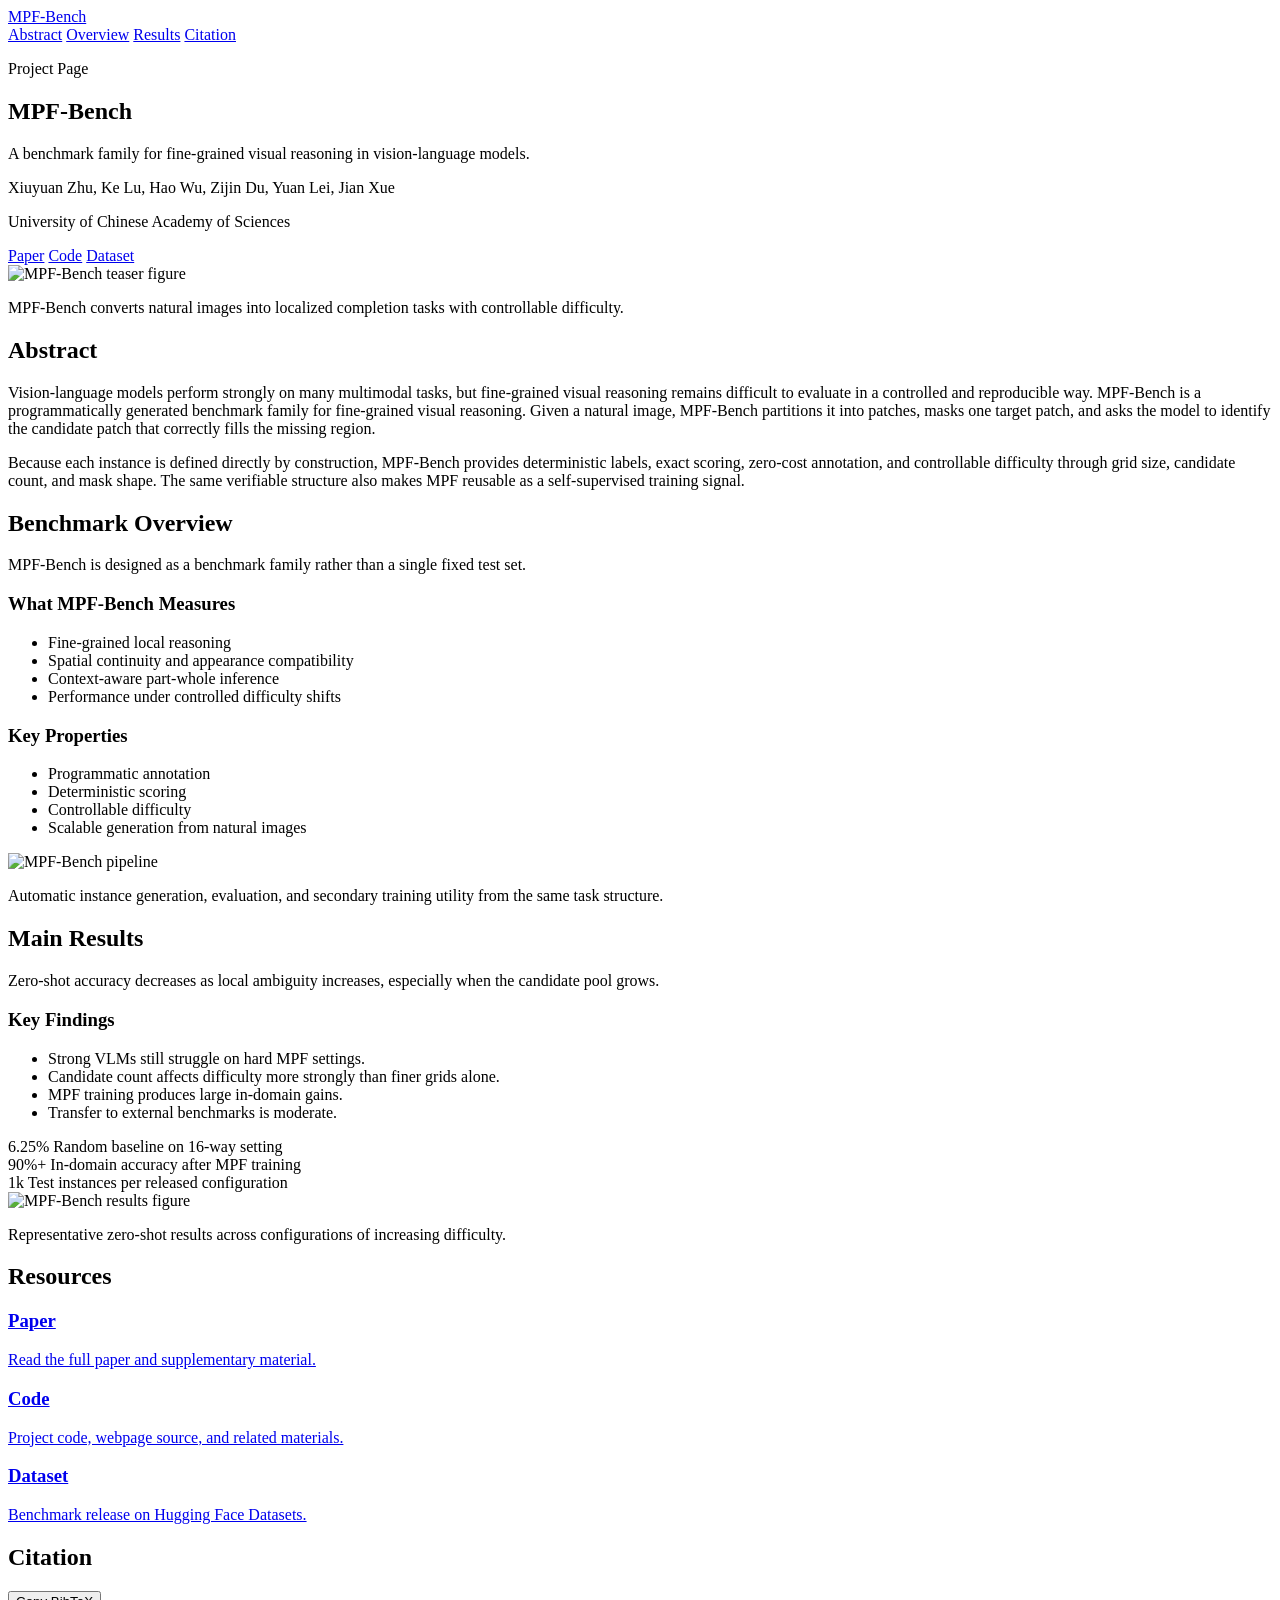
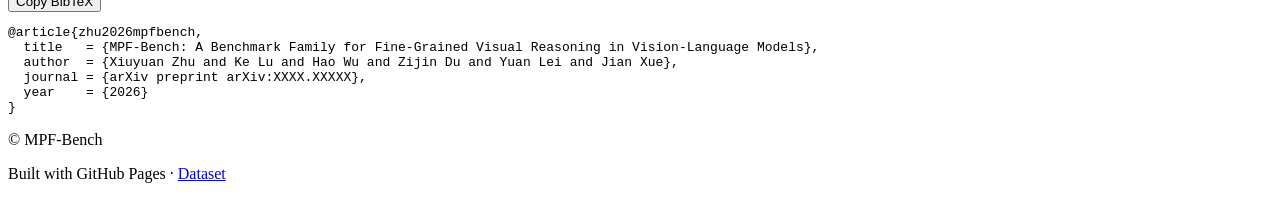
==== index.html @ dbecacb7 "Initial project page" ====
<!doctype html>
<html lang="en">
<head>
  <meta charset="UTF-8" />
  <meta name="viewport" content="width=device-width, initial-scale=1.0" />
  <title>MPF-Bench</title>
  <meta
    name="description"
    content="MPF-Bench: A benchmark family for fine-grained visual reasoning in vision-language models."
  />
  <link rel="preconnect" href="https://fonts.googleapis.com">
  <link rel="preconnect" href="https://fonts.gstatic.com" crossorigin>
  <link
    href="https://fonts.googleapis.com/css2?family=Inter:wght@400;500;600;700;800&display=swap"
    rel="stylesheet"
  />
  <link rel="stylesheet" href="style.css" />
</head>
<body>
  <header class="site-header">
    <div class="container nav">
      <a href="#top" class="brand">MPF-Bench</a>
      <nav class="nav-links">
        <a href="#abstract">Abstract</a>
        <a href="#overview">Overview</a>
        <a href="#results">Results</a>
        <a href="#citation">Citation</a>
      </nav>
    </div>
  </header>

  <main id="top">
    <section class="hero">
      <div class="container hero-inner">
        <p class="eyebrow">Project Page</p>
        <h1>MPF-Bench</h1>
        <p class="subtitle">
          A benchmark family for fine-grained visual reasoning in vision-language models.
        </p>

        <p class="authors">
          Xiuyuan Zhu, Ke Lu, Hao Wu, Zijin Du, Yuan Lei, Jian Xue
        </p>
        <p class="affiliations">
          University of Chinese Academy of Sciences
        </p>

        <div class="button-row">
          <a class="btn btn-primary" href="#" target="_blank" rel="noopener">Paper</a>
          <a class="btn" href="https://github.com/xyzzzh/MPF-Bench" target="_blank" rel="noopener">Code</a>
          <a class="btn" href="https://huggingface.co/datasets/xyzzzh/MPF-Bench" target="_blank" rel="noopener">Dataset</a>
        </div>

        <div class="hero-card">
          <img
            src="assets/teaser.png"
            alt="MPF-Bench teaser figure"
            class="hero-image"
          />
          <p class="caption">
            MPF-Bench converts natural images into localized completion tasks with controllable difficulty.
          </p>
        </div>
      </div>
    </section>

    <section id="abstract" class="section">
      <div class="container">
        <div class="section-head">
          <h2>Abstract</h2>
        </div>
        <div class="card">
          <p>
            Vision-language models perform strongly on many multimodal tasks, but fine-grained visual reasoning remains difficult to evaluate in a controlled and reproducible way. MPF-Bench is a programmatically generated benchmark family for fine-grained visual reasoning. Given a natural image, MPF-Bench partitions it into patches, masks one target patch, and asks the model to identify the candidate patch that correctly fills the missing region.
          </p>
          <p>
            Because each instance is defined directly by construction, MPF-Bench provides deterministic labels, exact scoring, zero-cost annotation, and controllable difficulty through grid size, candidate count, and mask shape. The same verifiable structure also makes MPF reusable as a self-supervised training signal.
          </p>
        </div>
      </div>
    </section>

    <section id="overview" class="section section-alt">
      <div class="container">
        <div class="section-head">
          <h2>Benchmark Overview</h2>
          <p>
            MPF-Bench is designed as a benchmark family rather than a single fixed test set.
          </p>
        </div>

        <div class="grid two-col">
          <div class="card">
            <h3>What MPF-Bench Measures</h3>
            <ul class="clean-list">
              <li>Fine-grained local reasoning</li>
              <li>Spatial continuity and appearance compatibility</li>
              <li>Context-aware part-whole inference</li>
              <li>Performance under controlled difficulty shifts</li>
            </ul>
          </div>

          <div class="card">
            <h3>Key Properties</h3>
            <ul class="clean-list">
              <li>Programmatic annotation</li>
              <li>Deterministic scoring</li>
              <li>Controllable difficulty</li>
              <li>Scalable generation from natural images</li>
            </ul>
          </div>
        </div>

        <div class="image-card">
          <img src="assets/pipeline.png" alt="MPF-Bench pipeline" />
          <p class="caption">
            Automatic instance generation, evaluation, and secondary training utility from the same task structure.
          </p>
        </div>
      </div>
    </section>

    <section id="results" class="section">
      <div class="container">
        <div class="section-head">
          <h2>Main Results</h2>
          <p>
            Zero-shot accuracy decreases as local ambiguity increases, especially when the candidate pool grows.
          </p>
        </div>

        <div class="grid two-col">
          <div class="card">
            <h3>Key Findings</h3>
            <ul class="clean-list">
              <li>Strong VLMs still struggle on hard MPF settings.</li>
              <li>Candidate count affects difficulty more strongly than finer grids alone.</li>
              <li>MPF training produces large in-domain gains.</li>
              <li>Transfer to external benchmarks is moderate.</li>
            </ul>
          </div>

          <div class="card stats-card">
            <div class="stat">
              <span class="stat-value">6.25%</span>
              <span class="stat-label">Random baseline on 16-way setting</span>
            </div>
            <div class="stat">
              <span class="stat-value">90%+</span>
              <span class="stat-label">In-domain accuracy after MPF training</span>
            </div>
            <div class="stat">
              <span class="stat-value">1k</span>
              <span class="stat-label">Test instances per released configuration</span>
            </div>
          </div>
        </div>

        <div class="image-card">
          <img src="assets/results.png" alt="MPF-Bench results figure" />
          <p class="caption">
            Representative zero-shot results across configurations of increasing difficulty.
          </p>
        </div>
      </div>
    </section>

    <section id="links" class="section section-alt">
      <div class="container">
        <div class="section-head">
          <h2>Resources</h2>
        </div>

        <div class="grid three-col">
          <a class="resource-card" href="#" target="_blank" rel="noopener">
            <h3>Paper</h3>
            <p>Read the full paper and supplementary material.</p>
          </a>

          <a class="resource-card" href="https://github.com/xyzzzh/MPF-Bench" target="_blank" rel="noopener">
            <h3>Code</h3>
            <p>Project code, webpage source, and related materials.</p>
          </a>

          <a class="resource-card" href="https://huggingface.co/datasets/xyzzzh/MPF-Bench" target="_blank" rel="noopener">
            <h3>Dataset</h3>
            <p>Benchmark release on Hugging Face Datasets.</p>
          </a>
        </div>
      </div>
    </section>

    <section id="citation" class="section">
      <div class="container">
        <div class="section-head">
          <h2>Citation</h2>
        </div>

        <div class="card">
          <button id="copyBibtexBtn" class="copy-btn" type="button">Copy BibTeX</button>
          <pre id="bibtexBlock"><code>@article{zhu2026mpfbench,
  title   = {MPF-Bench: A Benchmark Family for Fine-Grained Visual Reasoning in Vision-Language Models},
  author  = {Xiuyuan Zhu and Ke Lu and Hao Wu and Zijin Du and Yuan Lei and Jian Xue},
  journal = {arXiv preprint arXiv:XXXX.XXXXX},
  year    = {2026}
}</code></pre>
        </div>
      </div>
    </section>
  </main>

  <footer class="site-footer">
    <div class="container footer-inner">
      <p>© <span id="year"></span> MPF-Bench</p>
      <p>
        Built with GitHub Pages ·
        <a href="https://huggingface.co/datasets/xyzzzh/MPF-Bench" target="_blank" rel="noopener">Dataset</a>
      </p>
    </div>
  </footer>

  <script src="main.js"></script>
</body>
</html>
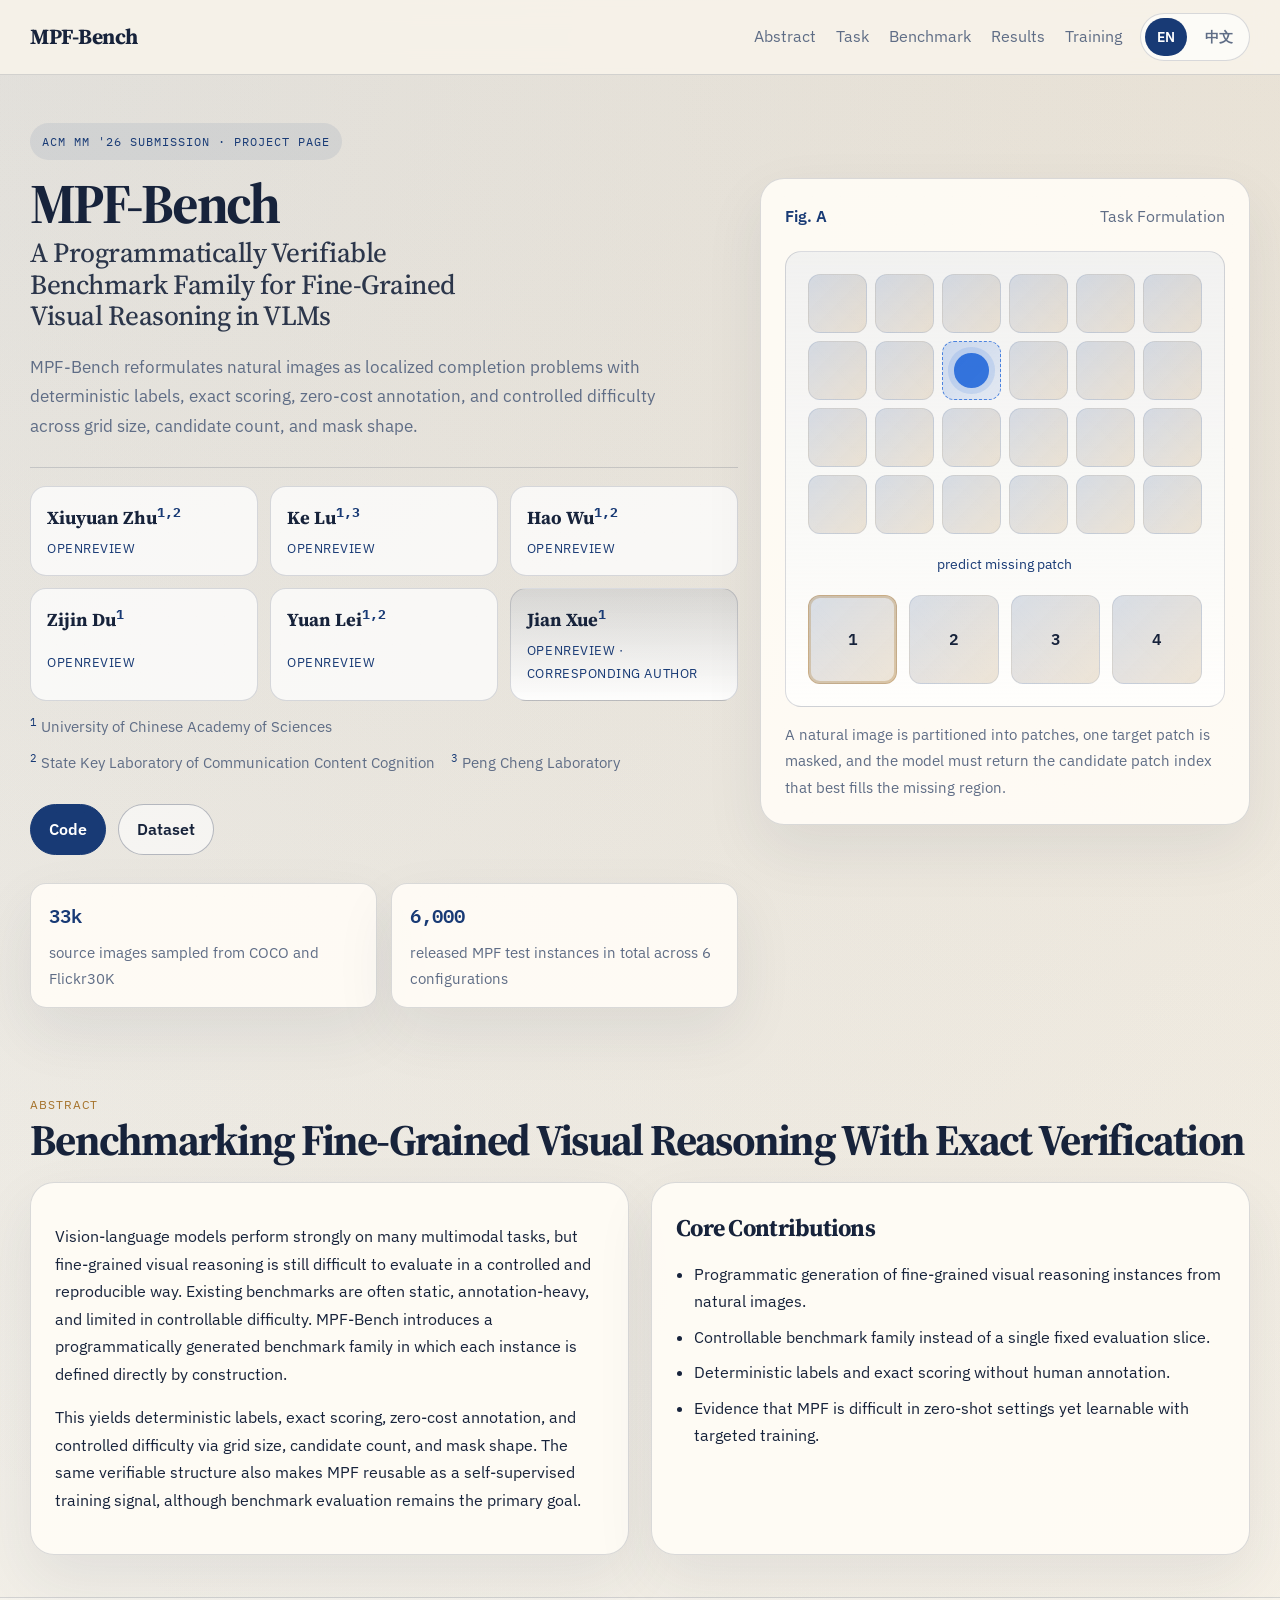
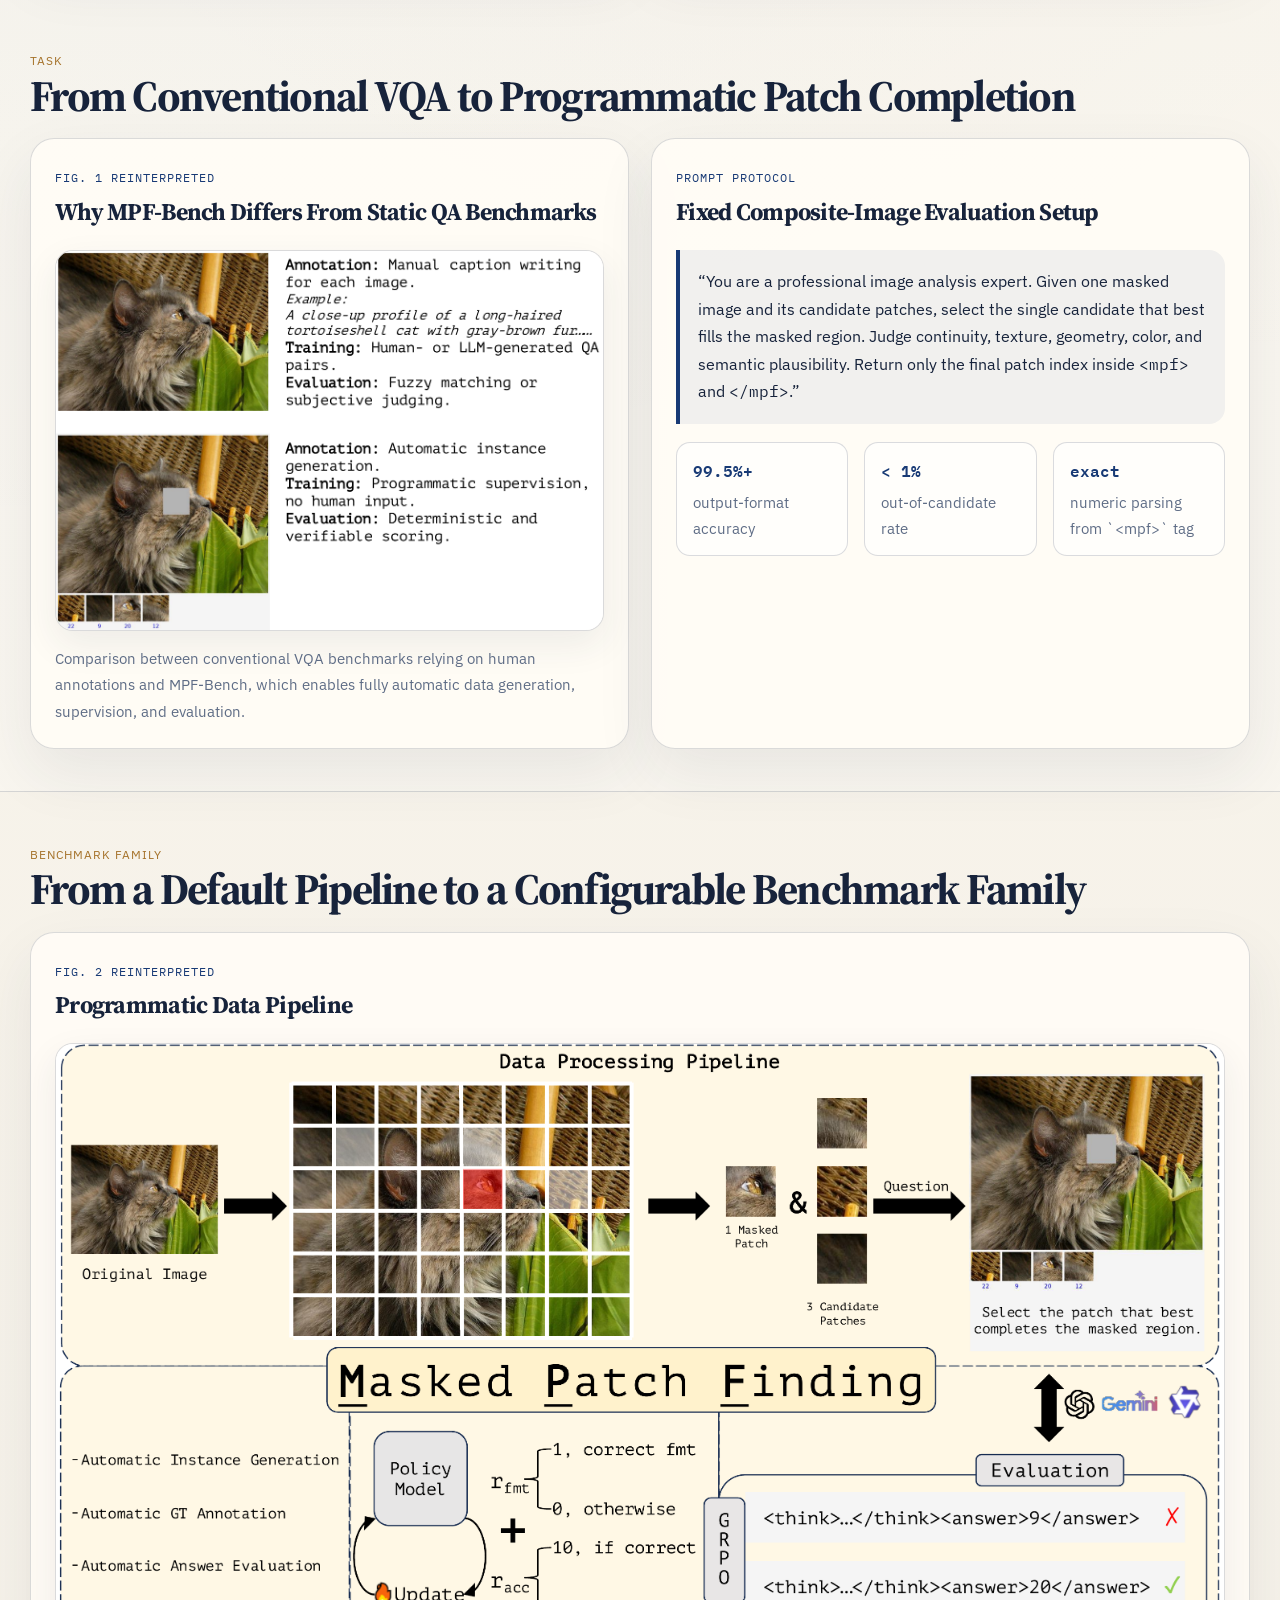
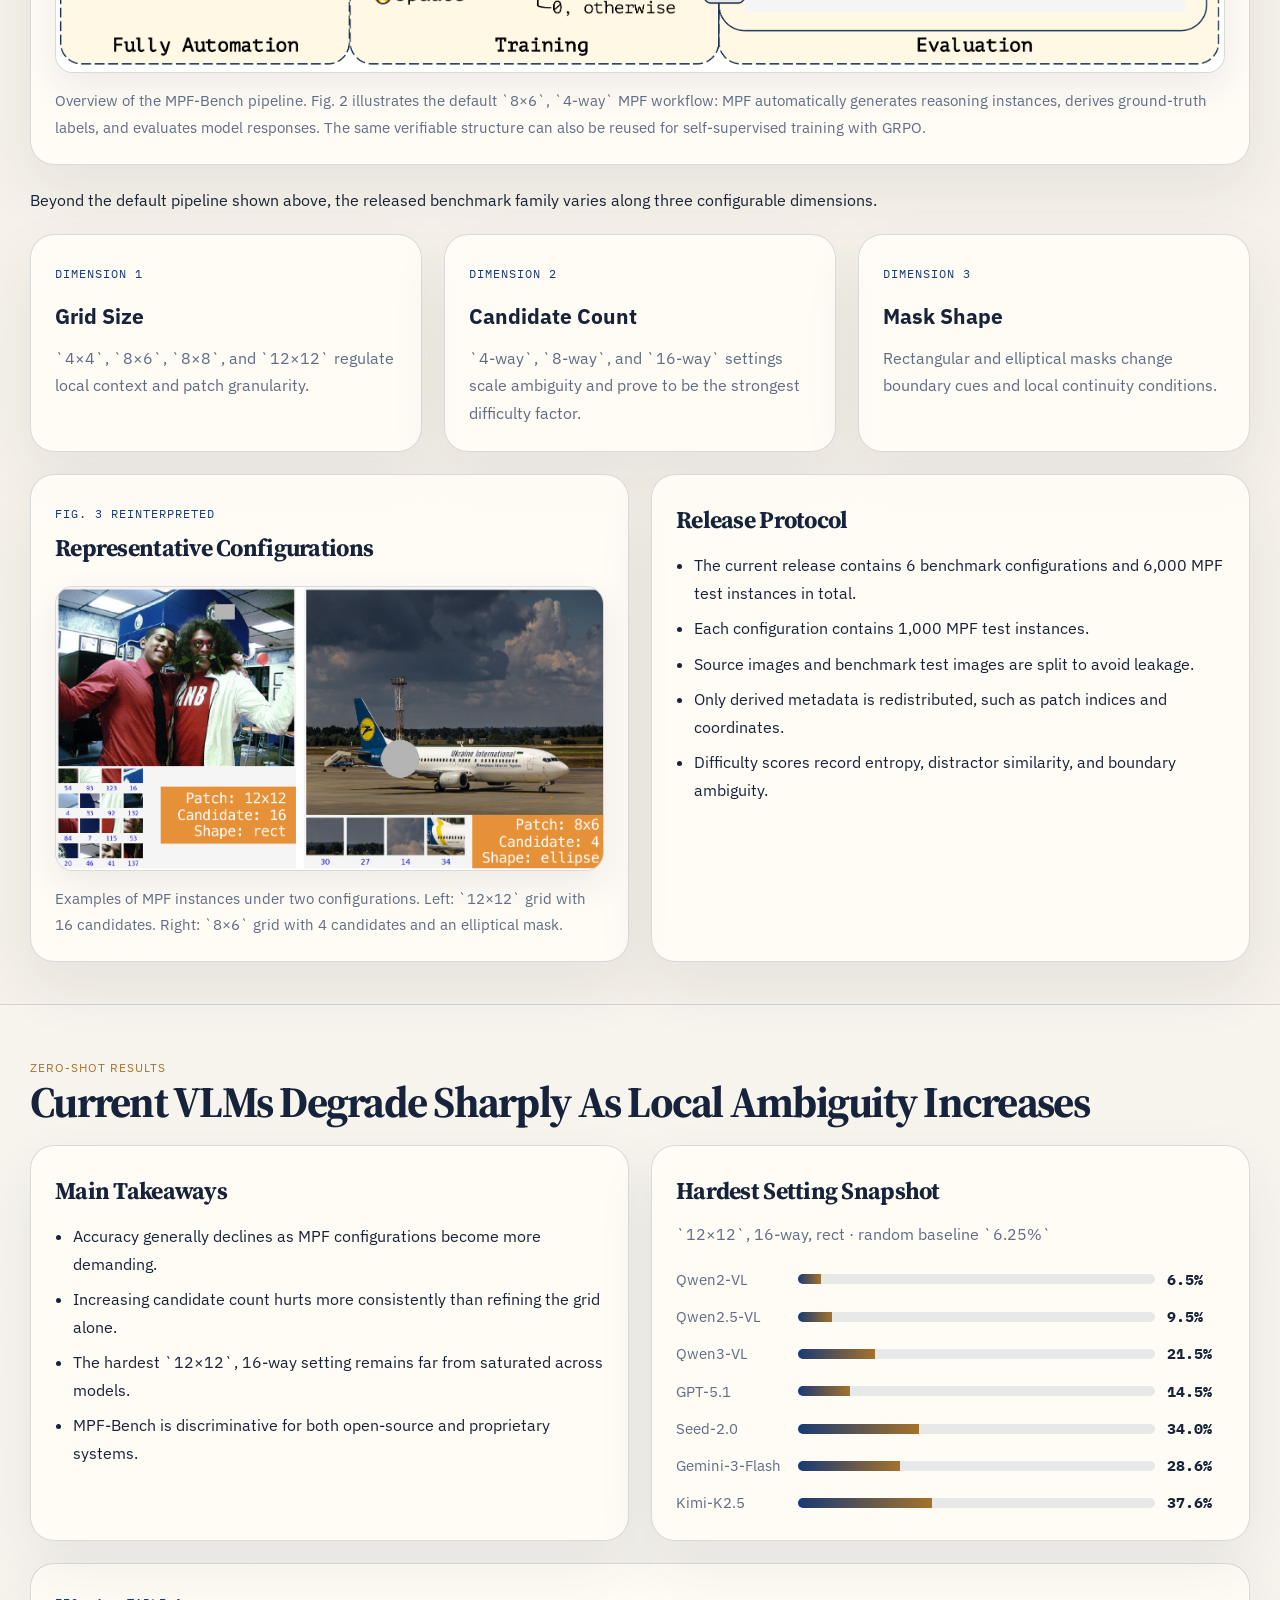
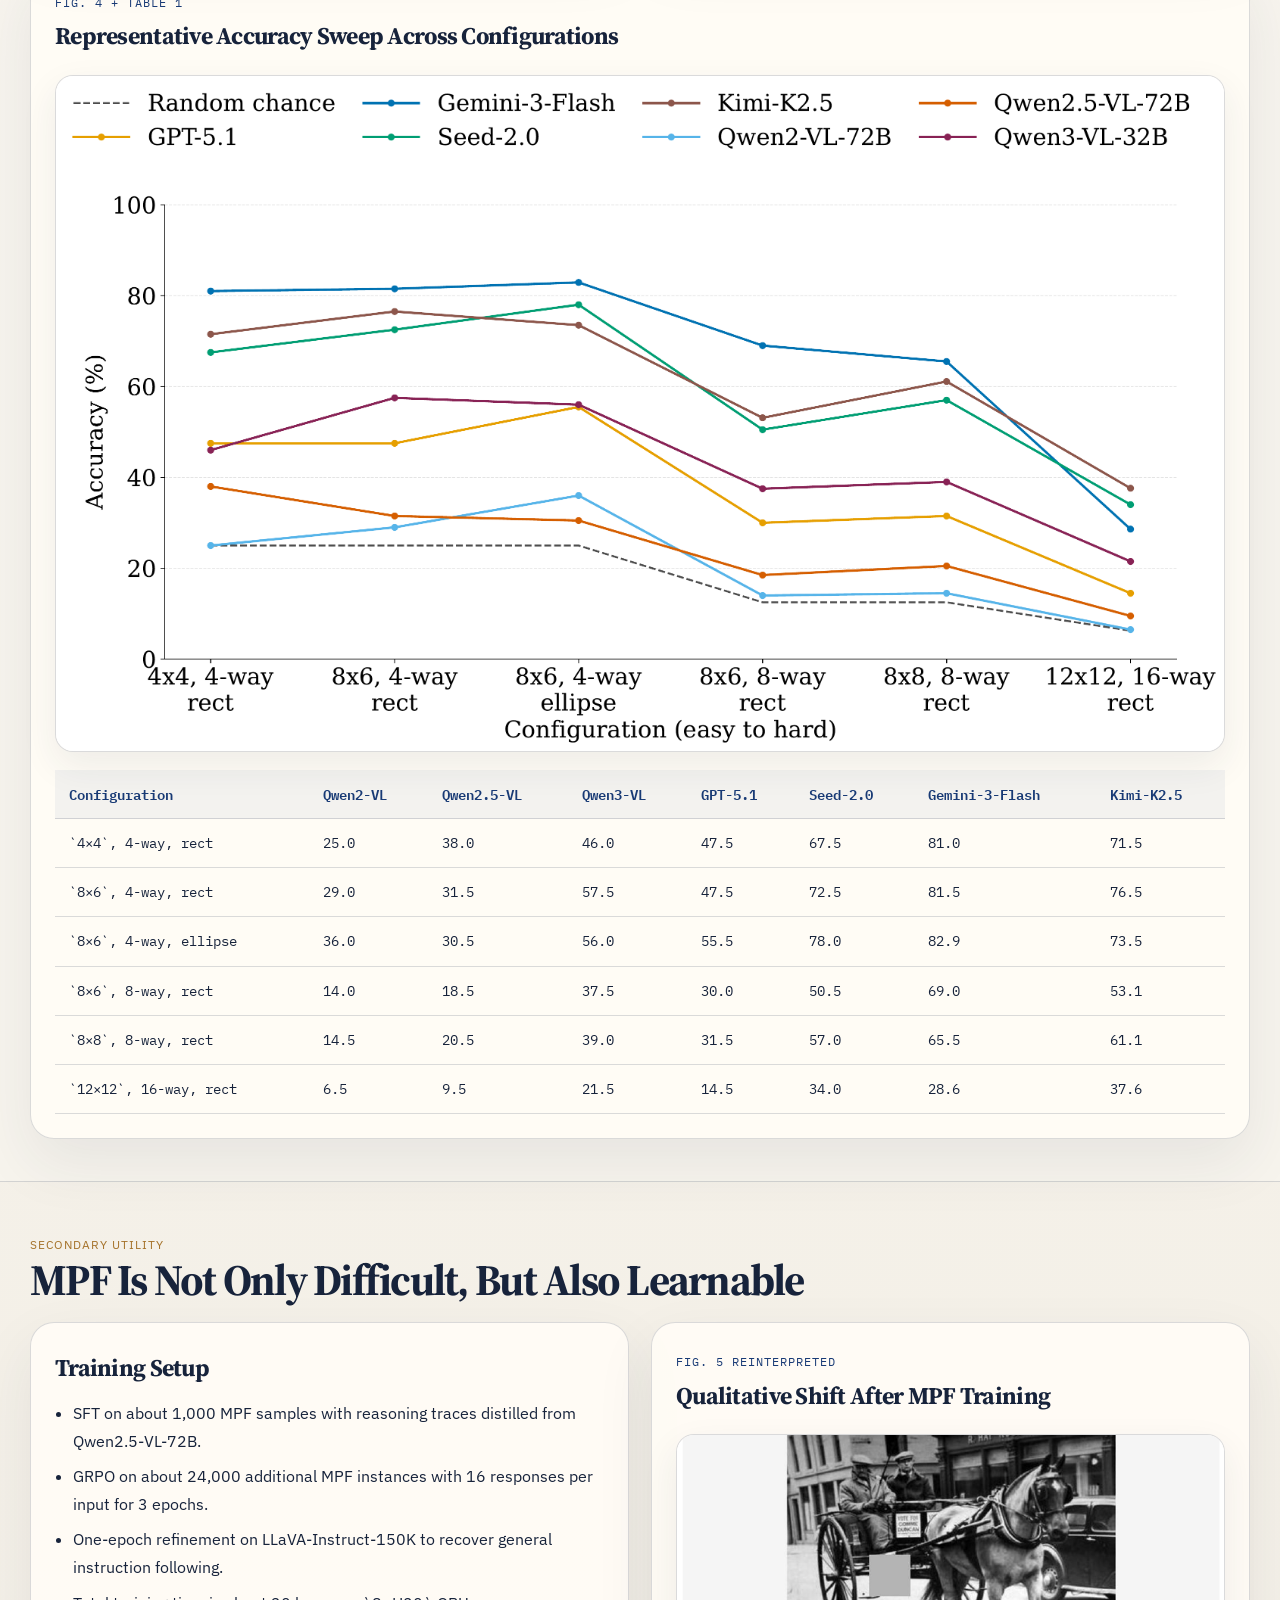
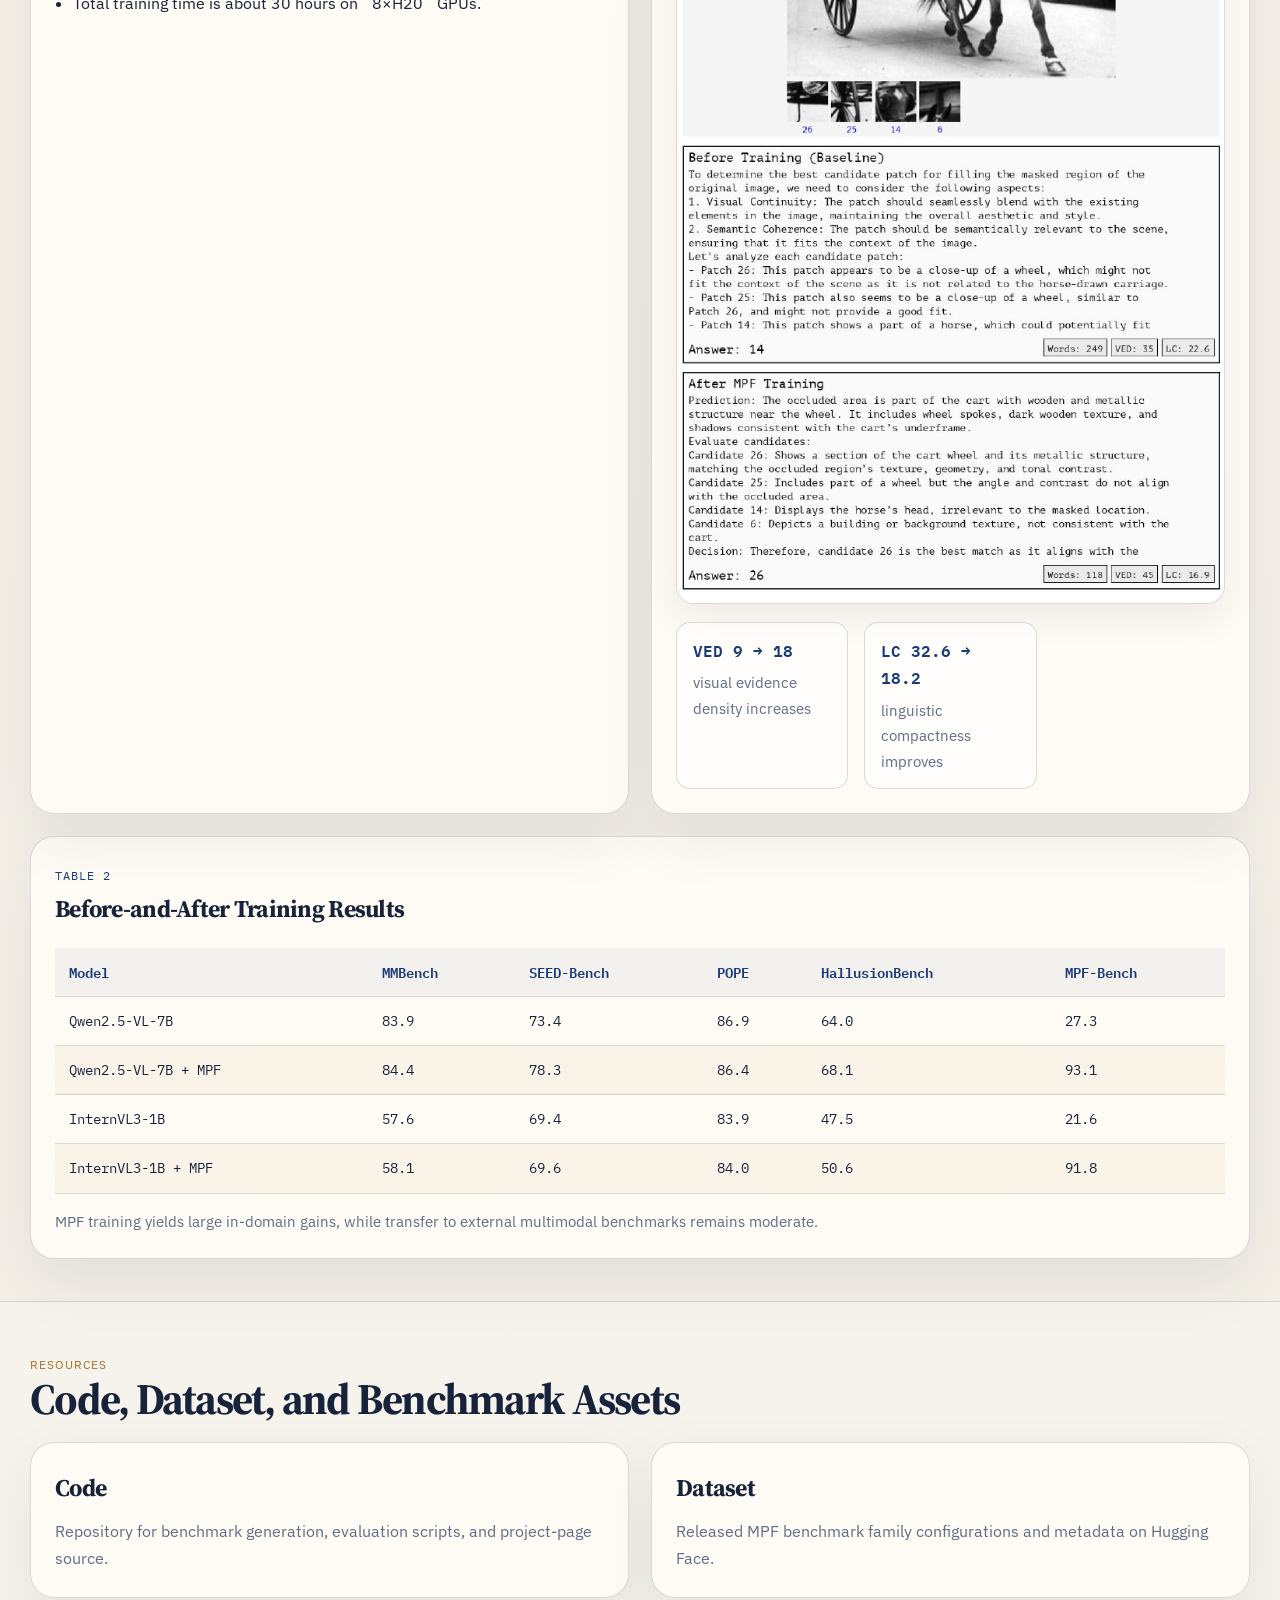
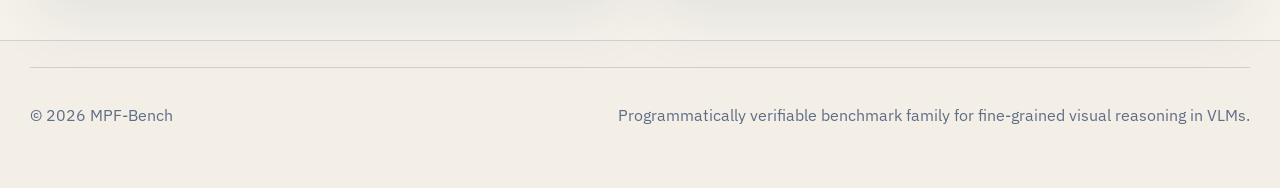
==== commit 534da52b: "Add README, dataset card, and build scripts" ====
--- a/index.html
+++ b/index.html
@@ -6,204 +6,581 @@
   <title>MPF-Bench</title>
   <meta
     name="description"
-    content="MPF-Bench: A benchmark family for fine-grained visual reasoning in vision-language models."
+    content="MPF-Bench: a programmatically verifiable benchmark family for fine-grained visual reasoning in vision-language models."
   />
-  <link rel="preconnect" href="https://fonts.googleapis.com">
-  <link rel="preconnect" href="https://fonts.gstatic.com" crossorigin>
+  <link rel="preconnect" href="https://fonts.googleapis.com" />
+  <link rel="preconnect" href="https://fonts.gstatic.com" crossorigin />
   <link
-    href="https://fonts.googleapis.com/css2?family=Inter:wght@400;500;600;700;800&display=swap"
+    href="https://fonts.googleapis.com/css2?family=IBM+Plex+Sans:wght@400;500;600;700&family=IBM+Plex+Mono:wght@400;500;600&family=Source+Serif+4:wght@500;600;700&display=swap"
     rel="stylesheet"
   />
-  <link rel="stylesheet" href="style.css" />
+  <link rel="stylesheet" href="assets/css/style.css" />
 </head>
 <body>
   <header class="site-header">
     <div class="container nav">
       <a href="#top" class="brand">MPF-Bench</a>
-      <nav class="nav-links">
-        <a href="#abstract">Abstract</a>
-        <a href="#overview">Overview</a>
-        <a href="#results">Results</a>
-        <a href="#citation">Citation</a>
-      </nav>
+      <div class="nav-right">
+        <nav class="nav-links" aria-label="Primary">
+          <a href="#abstract">Abstract</a>
+          <a href="#task">Task</a>
+          <a href="#benchmark">Benchmark</a>
+          <a href="#results">Results</a>
+          <a href="#training">Training</a>
+        </nav>
+        <div class="lang-switch" aria-label="Language switch">
+          <a class="active" href="./index.html">EN</a>
+          <a href="./index-zh.html">中文</a>
+        </div>
+      </div>
     </div>
   </header>
 
   <main id="top">
     <section class="hero">
-      <div class="container hero-inner">
-        <p class="eyebrow">Project Page</p>
-        <h1>MPF-Bench</h1>
-        <p class="subtitle">
-          A benchmark family for fine-grained visual reasoning in vision-language models.
-        </p>
-
-        <p class="authors">
-          Xiuyuan Zhu, Ke Lu, Hao Wu, Zijin Du, Yuan Lei, Jian Xue
-        </p>
-        <p class="affiliations">
-          University of Chinese Academy of Sciences
-        </p>
-
-        <div class="button-row">
-          <a class="btn btn-primary" href="#" target="_blank" rel="noopener">Paper</a>
-          <a class="btn" href="https://github.com/xyzzzh/MPF-Bench" target="_blank" rel="noopener">Code</a>
-          <a class="btn" href="https://huggingface.co/datasets/xyzzzh/MPF-Bench" target="_blank" rel="noopener">Dataset</a>
-        </div>
-
-        <div class="hero-card">
-          <img
-            src="assets/teaser.png"
-            alt="MPF-Bench teaser figure"
-            class="hero-image"
-          />
+      <div class="container">
+        <p class="eyebrow">ACM MM '26 Submission · Project Page</p>
+        <div class="hero-grid">
+          <div class="hero-copy">
+            <h1 class="hero-title-en">
+              <span class="hero-title-en-main">MPF-Bench</span>
+              <span class="hero-title-en-sub">A Programmatically Verifiable Benchmark Family for Fine-Grained Visual Reasoning in VLMs</span>
+            </h1>
+            <p class="subtitle">
+              MPF-Bench reformulates natural images as localized completion problems with deterministic labels,
+              exact scoring, zero-cost annotation, and controlled difficulty across grid size, candidate count,
+              and mask shape.
+            </p>
+
+            <div class="meta-block">
+              <div class="author-links" aria-label="Authors">
+                <a class="author-link" href="https://openreview.net/profile?id=~Xiuyuan_Zhu1" target="_blank" rel="noopener">
+                  <span class="author-name">Xiuyuan Zhu<sup>1,2</sup></span>
+                  <span class="author-meta">OpenReview</span>
+                </a>
+                <a class="author-link" href="https://openreview.net/profile?id=~Ke_Lv2" target="_blank" rel="noopener">
+                  <span class="author-name">Ke Lu<sup>1,3</sup></span>
+                  <span class="author-meta">OpenReview</span>
+                </a>
+                <a class="author-link" href="https://openreview.net/profile?id=~Hao_Wu54" target="_blank" rel="noopener">
+                  <span class="author-name">Hao Wu<sup>1,2</sup></span>
+                  <span class="author-meta">OpenReview</span>
+                </a>
+                <a class="author-link" href="https://openreview.net/profile?id=~Zijin_Du1" target="_blank" rel="noopener">
+                  <span class="author-name">Zijin Du<sup>1</sup></span>
+                  <span class="author-meta">OpenReview</span>
+                </a>
+                <a class="author-link" href="https://openreview.net/profile?id=~Yuan_Lei1" target="_blank" rel="noopener">
+                  <span class="author-name">Yuan Lei<sup>1,2</sup></span>
+                  <span class="author-meta">OpenReview</span>
+                </a>
+                <a class="author-link author-link-corresponding" href="https://openreview.net/profile?id=~Jian_Xue2" target="_blank" rel="noopener">
+                  <span class="author-name">Jian Xue<sup>1</sup></span>
+                  <span class="author-meta">OpenReview · Corresponding Author</span>
+                </a>
+              </div>
+              <div class="affiliations-list" aria-label="Affiliations">
+                <p class="affiliation-item"><sup>1</sup> University of Chinese Academy of Sciences</p>
+                <p class="affiliation-item"><sup>2</sup> State Key Laboratory of Communication Content Cognition</p>
+                <p class="affiliation-item"><sup>3</sup> Peng Cheng Laboratory</p>
+              </div>
+            </div>
+
+            <div class="button-row">
+              <a class="btn btn-primary" href="https://github.com/xyzzzh/MPF-Bench" target="_blank" rel="noopener">Code</a>
+              <a class="btn" href="https://huggingface.co/datasets/xyzzzh/MPF-Bench" target="_blank" rel="noopener">Dataset</a>
+            </div>
+
+            <div class="hero-facts">
+              <div class="fact-card">
+                <span class="fact-value">33k</span>
+                <span class="fact-label">source images sampled from COCO and Flickr30K</span>
+              </div>
+              <div class="fact-card">
+                <span class="fact-value">6,000</span>
+                <span class="fact-label">released MPF test instances in total across 6 configurations</span>
+              </div>
+            </div>
+          </div>
+
+          <aside class="hero-panel paper-card">
+            <div class="paper-card-head">
+              <span>Fig. A</span>
+              <span>Task Formulation</span>
+            </div>
+            <div class="task-demo">
+              <div class="task-canvas">
+                <div class="patch-grid">
+                  <span></span><span></span><span></span><span></span><span></span><span></span>
+                  <span></span><span></span><span class="masked"></span><span></span><span></span><span></span>
+                  <span></span><span></span><span></span><span></span><span></span><span></span>
+                  <span></span><span></span><span></span><span></span><span></span><span></span>
+                </div>
+                <div class="patch-arrow">predict missing patch</div>
+                <div class="candidate-strip">
+                  <span class="candidate correct">1</span>
+                  <span class="candidate">2</span>
+                  <span class="candidate">3</span>
+                  <span class="candidate">4</span>
+                </div>
+              </div>
+            </div>
+            <p class="caption">
+              A natural image is partitioned into patches, one target patch is masked, and the model must return
+              the candidate patch index that best fills the missing region.
+            </p>
+          </aside>
+        </div>
+      </div>
+    </section>
+
+    <section id="abstract" class="section">
+      <div class="container">
+        <div class="section-head">
+          <p class="section-kicker">Abstract</p>
+          <h2>Benchmarking Fine-Grained Visual Reasoning With Exact Verification</h2>
+        </div>
+        <div class="paper-grid two-col">
+          <article class="paper-card">
+            <p>
+              Vision-language models perform strongly on many multimodal tasks, but fine-grained visual reasoning
+              is still difficult to evaluate in a controlled and reproducible way. Existing benchmarks are often
+              static, annotation-heavy, and limited in controllable difficulty. MPF-Bench introduces a
+              programmatically generated benchmark family in which each instance is defined directly by construction.
+            </p>
+            <p>
+              This yields deterministic labels, exact scoring, zero-cost annotation, and controlled difficulty via
+              grid size, candidate count, and mask shape. The same verifiable structure also makes MPF reusable as
+              a self-supervised training signal, although benchmark evaluation remains the primary goal.
+            </p>
+          </article>
+          <article class="paper-card">
+            <h3 class="card-title">Core Contributions</h3>
+            <ul class="clean-list">
+              <li>Programmatic generation of fine-grained visual reasoning instances from natural images.</li>
+              <li>Controllable benchmark family instead of a single fixed evaluation slice.</li>
+              <li>Deterministic labels and exact scoring without human annotation.</li>
+              <li>Evidence that MPF is difficult in zero-shot settings yet learnable with targeted training.</li>
+            </ul>
+          </article>
+        </div>
+      </div>
+    </section>
+
+    <section id="task" class="section section-alt">
+      <div class="container">
+        <div class="section-head">
+          <p class="section-kicker">Task</p>
+          <h2>From Conventional VQA to Programmatic Patch Completion</h2>
+        </div>
+
+        <div class="paper-grid two-col">
+          <article class="figure-card">
+            <div class="figure-head">
+              <div>
+                <span class="figure-label">Fig. 1 Reinterpreted</span>
+                <h3>Why MPF-Bench Differs From Static QA Benchmarks</h3>
+              </div>
+              <div class="figure-meta">
+                <span>`fig/MPF_vs_others.pdf`</span>
+                <span>`trim=0 20 210 0`</span>
+              </div>
+            </div>
+            <figure class="paper-figure">
+              <img
+                class="figure-image"
+                src="./assets/figures/mpf-vs-others.png"
+                alt="Comparison between conventional VQA benchmarks and MPF-Bench."
+              />
+            </figure>
+            <p class="caption">
+              Comparison between conventional VQA benchmarks relying on human annotations and MPF-Bench, which enables fully automatic data generation, supervision, and evaluation.
+            </p>
+          </article>
+
+          <article class="figure-card">
+            <div class="figure-head">
+              <div>
+                <span class="figure-label">Prompt Protocol</span>
+                <h3>Fixed Composite-Image Evaluation Setup</h3>
+              </div>
+            </div>
+            <div class="prompt-box">
+              <p>
+                “You are a professional image analysis expert. Given one masked image and its candidate patches,
+                select the single candidate that best fills the masked region. Judge continuity, texture, geometry,
+                color, and semantic plausibility. Return only the final patch index inside
+                <code>&lt;mpf&gt;</code> and <code>&lt;/mpf&gt;</code>.”
+              </p>
+            </div>
+            <div class="mini-metrics">
+              <div>
+                <span class="mini-value">99.5%+</span>
+                <span class="mini-label">output-format accuracy</span>
+              </div>
+              <div>
+                <span class="mini-value">&lt; 1%</span>
+                <span class="mini-label">out-of-candidate rate</span>
+              </div>
+              <div>
+                <span class="mini-value">exact</span>
+                <span class="mini-label">numeric parsing from `&lt;mpf&gt;` tag</span>
+              </div>
+            </div>
+          </article>
+        </div>
+      </div>
+    </section>
+
+    <section id="benchmark" class="section">
+      <div class="container">
+        <div class="section-head">
+          <p class="section-kicker">Benchmark Family</p>
+          <h2>From a Default Pipeline to a Configurable Benchmark Family</h2>
+        </div>
+
+        <div class="figure-card">
+          <div class="figure-head">
+            <div>
+              <span class="figure-label">Fig. 2 Reinterpreted</span>
+              <h3>Programmatic Data Pipeline</h3>
+            </div>
+            <div class="figure-meta">
+              <span>`fig/MPF_data_pipeline.pdf`</span>
+              <span>`trim=5 580 5 610`</span>
+            </div>
+          </div>
+          <figure class="paper-figure">
+            <img
+              class="figure-image"
+              src="./assets/figures/mpf-data-pipeline.png"
+              alt="Overview of the MPF-Bench pipeline."
+            />
+          </figure>
           <p class="caption">
-            MPF-Bench converts natural images into localized completion tasks with controllable difficulty.
+            Overview of the MPF-Bench pipeline. Fig. 2 illustrates the default `8×6`, `4-way` MPF workflow: MPF automatically generates reasoning instances, derives ground-truth labels, and evaluates model responses. The same verifiable structure can also be reused for self-supervised training with GRPO.
           </p>
         </div>
-      </div>
-    </section>
-
-    <section id="abstract" class="section">
+
+        <div class="section-head top-gap">
+          <p>Beyond the default pipeline shown above, the released benchmark family varies along three configurable dimensions.</p>
+        </div>
+
+        <div class="paper-grid three-col">
+          <article class="paper-card axis-card">
+            <span class="axis-tag">Dimension 1</span>
+            <h3>Grid Size</h3>
+            <p>`4×4`, `8×6`, `8×8`, and `12×12` regulate local context and patch granularity.</p>
+          </article>
+          <article class="paper-card axis-card">
+            <span class="axis-tag">Dimension 2</span>
+            <h3>Candidate Count</h3>
+            <p>`4-way`, `8-way`, and `16-way` settings scale ambiguity and prove to be the strongest difficulty factor.</p>
+          </article>
+          <article class="paper-card axis-card">
+            <span class="axis-tag">Dimension 3</span>
+            <h3>Mask Shape</h3>
+            <p>Rectangular and elliptical masks change boundary cues and local continuity conditions.</p>
+          </article>
+        </div>
+
+        <div class="paper-grid two-col top-gap">
+          <article class="figure-card">
+            <div class="figure-head">
+              <div>
+                <span class="figure-label">Fig. 3 Reinterpreted</span>
+                <h3>Representative Configurations</h3>
+              </div>
+              <div class="figure-meta">
+                <span>`fig/mpf_sample.pdf`</span>
+                <span>`trim=0 325 544 0`</span>
+              </div>
+            </div>
+            <figure class="paper-figure">
+              <img
+                class="figure-image"
+                src="./assets/figures/mpf-sample.png"
+                alt="Examples of MPF instances under two configurations."
+              />
+            </figure>
+            <p class="caption">
+              Examples of MPF instances under two configurations. Left: `12×12` grid with 16 candidates. Right: `8×6` grid with 4 candidates and an elliptical mask.
+            </p>
+          </article>
+
+          <article class="paper-card">
+            <h3 class="card-title">Release Protocol</h3>
+            <ul class="clean-list">
+              <li>The current release contains 6 benchmark configurations and 6,000 MPF test instances in total.</li>
+              <li>Each configuration contains 1,000 MPF test instances.</li>
+              <li>Source images and benchmark test images are split to avoid leakage.</li>
+              <li>Only derived metadata is redistributed, such as patch indices and coordinates.</li>
+              <li>Difficulty scores record entropy, distractor similarity, and boundary ambiguity.</li>
+            </ul>
+          </article>
+        </div>
+      </div>
+    </section>
+
+    <section id="results" class="section section-alt">
       <div class="container">
         <div class="section-head">
-          <h2>Abstract</h2>
-        </div>
-        <div class="card">
-          <p>
-            Vision-language models perform strongly on many multimodal tasks, but fine-grained visual reasoning remains difficult to evaluate in a controlled and reproducible way. MPF-Bench is a programmatically generated benchmark family for fine-grained visual reasoning. Given a natural image, MPF-Bench partitions it into patches, masks one target patch, and asks the model to identify the candidate patch that correctly fills the missing region.
+          <p class="section-kicker">Zero-Shot Results</p>
+          <h2>Current VLMs Degrade Sharply As Local Ambiguity Increases</h2>
+        </div>
+
+        <div class="paper-grid two-col">
+          <article class="paper-card">
+            <h3 class="card-title">Main Takeaways</h3>
+            <ul class="clean-list">
+              <li>Accuracy generally declines as MPF configurations become more demanding.</li>
+              <li>Increasing candidate count hurts more consistently than refining the grid alone.</li>
+              <li>The hardest `12×12`, 16-way setting remains far from saturated across models.</li>
+              <li>MPF-Bench is discriminative for both open-source and proprietary systems.</li>
+            </ul>
+          </article>
+
+          <article class="paper-card hardest-card">
+            <h3 class="card-title">Hardest Setting Snapshot</h3>
+            <p class="hardest-subtitle">`12×12`, 16-way, rect · random baseline `6.25%`</p>
+            <div class="bar-list">
+              <div class="bar-row"><span>Qwen2-VL</span><div class="bar"><i style="width: 6.5%;"></i></div><strong>6.5%</strong></div>
+              <div class="bar-row"><span>Qwen2.5-VL</span><div class="bar"><i style="width: 9.5%;"></i></div><strong>9.5%</strong></div>
+              <div class="bar-row"><span>Qwen3-VL</span><div class="bar"><i style="width: 21.5%;"></i></div><strong>21.5%</strong></div>
+              <div class="bar-row"><span>GPT-5.1</span><div class="bar"><i style="width: 14.5%;"></i></div><strong>14.5%</strong></div>
+              <div class="bar-row"><span>Seed-2.0</span><div class="bar"><i style="width: 34%;"></i></div><strong>34.0%</strong></div>
+              <div class="bar-row"><span>Gemini-3-Flash</span><div class="bar"><i style="width: 28.6%;"></i></div><strong>28.6%</strong></div>
+              <div class="bar-row"><span>Kimi-K2.5</span><div class="bar"><i style="width: 37.6%;"></i></div><strong>37.6%</strong></div>
+            </div>
+          </article>
+        </div>
+
+        <div class="figure-card top-gap">
+          <div class="figure-head">
+            <div>
+              <span class="figure-label">Fig. 4 + Table 1</span>
+              <h3>Representative Accuracy Sweep Across Configurations</h3>
+            </div>
+            <div class="figure-meta">
+              <span>`fig/mpf_accuracy_sweep.pdf`</span>
+              <span>main paper sweep</span>
+            </div>
+          </div>
+          <figure class="paper-figure">
+            <img
+              class="figure-image"
+              src="./assets/figures/mpf-accuracy-sweep.png"
+              alt="Zero-shot accuracy on MPF-Bench under increasingly difficult configurations."
+            />
+          </figure>
+          <div class="table-wrap">
+            <table class="results-table">
+              <thead>
+                <tr>
+                  <th>Configuration</th>
+                  <th>Qwen2-VL</th>
+                  <th>Qwen2.5-VL</th>
+                  <th>Qwen3-VL</th>
+                  <th>GPT-5.1</th>
+                  <th>Seed-2.0</th>
+                  <th>Gemini-3-Flash</th>
+                  <th>Kimi-K2.5</th>
+                </tr>
+              </thead>
+              <tbody>
+                <tr>
+                  <td>`4×4`, 4-way, rect</td>
+                  <td>25.0</td>
+                  <td>38.0</td>
+                  <td>46.0</td>
+                  <td>47.5</td>
+                  <td>67.5</td>
+                  <td>81.0</td>
+                  <td>71.5</td>
+                </tr>
+                <tr>
+                  <td>`8×6`, 4-way, rect</td>
+                  <td>29.0</td>
+                  <td>31.5</td>
+                  <td>57.5</td>
+                  <td>47.5</td>
+                  <td>72.5</td>
+                  <td>81.5</td>
+                  <td>76.5</td>
+                </tr>
+                <tr>
+                  <td>`8×6`, 4-way, ellipse</td>
+                  <td>36.0</td>
+                  <td>30.5</td>
+                  <td>56.0</td>
+                  <td>55.5</td>
+                  <td>78.0</td>
+                  <td>82.9</td>
+                  <td>73.5</td>
+                </tr>
+                <tr>
+                  <td>`8×6`, 8-way, rect</td>
+                  <td>14.0</td>
+                  <td>18.5</td>
+                  <td>37.5</td>
+                  <td>30.0</td>
+                  <td>50.5</td>
+                  <td>69.0</td>
+                  <td>53.1</td>
+                </tr>
+                <tr>
+                  <td>`8×8`, 8-way, rect</td>
+                  <td>14.5</td>
+                  <td>20.5</td>
+                  <td>39.0</td>
+                  <td>31.5</td>
+                  <td>57.0</td>
+                  <td>65.5</td>
+                  <td>61.1</td>
+                </tr>
+                <tr>
+                  <td>`12×12`, 16-way, rect</td>
+                  <td>6.5</td>
+                  <td>9.5</td>
+                  <td>21.5</td>
+                  <td>14.5</td>
+                  <td>34.0</td>
+                  <td>28.6</td>
+                  <td>37.6</td>
+                </tr>
+              </tbody>
+            </table>
+          </div>
+        </div>
+      </div>
+    </section>
+
+    <section id="training" class="section">
+      <div class="container">
+        <div class="section-head">
+          <p class="section-kicker">Secondary Utility</p>
+          <h2>MPF Is Not Only Difficult, But Also Learnable</h2>
+        </div>
+
+        <div class="paper-grid two-col">
+          <article class="paper-card">
+            <h3 class="card-title">Training Setup</h3>
+            <ul class="clean-list">
+              <li>SFT on about 1,000 MPF samples with reasoning traces distilled from Qwen2.5-VL-72B.</li>
+              <li>GRPO on about 24,000 additional MPF instances with 16 responses per input for 3 epochs.</li>
+              <li>One-epoch refinement on LLaVA-Instruct-150K to recover general instruction following.</li>
+              <li>Total training time is about 30 hours on `8×H20` GPUs.</li>
+            </ul>
+          </article>
+
+          <article class="figure-card">
+            <div class="figure-head">
+              <div>
+                <span class="figure-label">Fig. 5 Reinterpreted</span>
+                <h3>Qualitative Shift After MPF Training</h3>
+              </div>
+              <div class="figure-meta">
+                <span>`fig/mpf_qualitative_comparison.pdf`</span>
+                <span>`trim=5 15 5 10`</span>
+              </div>
+            </div>
+            <figure class="paper-figure">
+              <img
+                class="figure-image figure-image-tall"
+                src="./assets/figures/mpf-qualitative-comparison.png"
+                alt="Qualitative comparison before and after MPF training."
+              />
+            </figure>
+            <div class="mini-metrics">
+              <div>
+                <span class="mini-value">VED 9 → 18</span>
+                <span class="mini-label">visual evidence density increases</span>
+              </div>
+              <div>
+                <span class="mini-value">LC 32.6 → 18.2</span>
+                <span class="mini-label">linguistic compactness improves</span>
+              </div>
+            </div>
+          </article>
+        </div>
+
+        <div class="figure-card top-gap">
+          <div class="figure-head">
+            <div>
+              <span class="figure-label">Table 2</span>
+              <h3>Before-and-After Training Results</h3>
+            </div>
+          </div>
+          <div class="table-wrap">
+            <table class="results-table compact-table">
+              <thead>
+                <tr>
+                  <th>Model</th>
+                  <th>MMBench</th>
+                  <th>SEED-Bench</th>
+                  <th>POPE</th>
+                  <th>HallusionBench</th>
+                  <th>MPF-Bench</th>
+                </tr>
+              </thead>
+              <tbody>
+                <tr>
+                  <td>Qwen2.5-VL-7B</td>
+                  <td>83.9</td>
+                  <td>73.4</td>
+                  <td>86.9</td>
+                  <td>64.0</td>
+                  <td>27.3</td>
+                </tr>
+                <tr class="highlight-row">
+                  <td>Qwen2.5-VL-7B + MPF</td>
+                  <td>84.4</td>
+                  <td>78.3</td>
+                  <td>86.4</td>
+                  <td>68.1</td>
+                  <td>93.1</td>
+                </tr>
+                <tr>
+                  <td>InternVL3-1B</td>
+                  <td>57.6</td>
+                  <td>69.4</td>
+                  <td>83.9</td>
+                  <td>47.5</td>
+                  <td>21.6</td>
+                </tr>
+                <tr class="highlight-row">
+                  <td>InternVL3-1B + MPF</td>
+                  <td>58.1</td>
+                  <td>69.6</td>
+                  <td>84.0</td>
+                  <td>50.6</td>
+                  <td>91.8</td>
+                </tr>
+              </tbody>
+            </table>
+          </div>
+          <p class="caption">
+            MPF training yields large in-domain gains, while transfer to external multimodal benchmarks remains moderate.
           </p>
-          <p>
-            Because each instance is defined directly by construction, MPF-Bench provides deterministic labels, exact scoring, zero-cost annotation, and controllable difficulty through grid size, candidate count, and mask shape. The same verifiable structure also makes MPF reusable as a self-supervised training signal.
-          </p>
-        </div>
-      </div>
-    </section>
-
-    <section id="overview" class="section section-alt">
+        </div>
+      </div>
+    </section>
+
+    <section id="resources" class="section section-alt">
       <div class="container">
         <div class="section-head">
-          <h2>Benchmark Overview</h2>
-          <p>
-            MPF-Bench is designed as a benchmark family rather than a single fixed test set.
-          </p>
-        </div>
-
-        <div class="grid two-col">
-          <div class="card">
-            <h3>What MPF-Bench Measures</h3>
-            <ul class="clean-list">
-              <li>Fine-grained local reasoning</li>
-              <li>Spatial continuity and appearance compatibility</li>
-              <li>Context-aware part-whole inference</li>
-              <li>Performance under controlled difficulty shifts</li>
-            </ul>
-          </div>
-
-          <div class="card">
-            <h3>Key Properties</h3>
-            <ul class="clean-list">
-              <li>Programmatic annotation</li>
-              <li>Deterministic scoring</li>
-              <li>Controllable difficulty</li>
-              <li>Scalable generation from natural images</li>
-            </ul>
-          </div>
-        </div>
-
-        <div class="image-card">
-          <img src="assets/pipeline.png" alt="MPF-Bench pipeline" />
-          <p class="caption">
-            Automatic instance generation, evaluation, and secondary training utility from the same task structure.
-          </p>
-        </div>
-      </div>
-    </section>
-
-    <section id="results" class="section">
-      <div class="container">
-        <div class="section-head">
-          <h2>Main Results</h2>
-          <p>
-            Zero-shot accuracy decreases as local ambiguity increases, especially when the candidate pool grows.
-          </p>
-        </div>
-
-        <div class="grid two-col">
-          <div class="card">
-            <h3>Key Findings</h3>
-            <ul class="clean-list">
-              <li>Strong VLMs still struggle on hard MPF settings.</li>
-              <li>Candidate count affects difficulty more strongly than finer grids alone.</li>
-              <li>MPF training produces large in-domain gains.</li>
-              <li>Transfer to external benchmarks is moderate.</li>
-            </ul>
-          </div>
-
-          <div class="card stats-card">
-            <div class="stat">
-              <span class="stat-value">6.25%</span>
-              <span class="stat-label">Random baseline on 16-way setting</span>
-            </div>
-            <div class="stat">
-              <span class="stat-value">90%+</span>
-              <span class="stat-label">In-domain accuracy after MPF training</span>
-            </div>
-            <div class="stat">
-              <span class="stat-value">1k</span>
-              <span class="stat-label">Test instances per released configuration</span>
-            </div>
-          </div>
-        </div>
-
-        <div class="image-card">
-          <img src="assets/results.png" alt="MPF-Bench results figure" />
-          <p class="caption">
-            Representative zero-shot results across configurations of increasing difficulty.
-          </p>
-        </div>
-      </div>
-    </section>
-
-    <section id="links" class="section section-alt">
-      <div class="container">
-        <div class="section-head">
-          <h2>Resources</h2>
-        </div>
-
-        <div class="grid three-col">
-          <a class="resource-card" href="#" target="_blank" rel="noopener">
-            <h3>Paper</h3>
-            <p>Read the full paper and supplementary material.</p>
-          </a>
-
+          <p class="section-kicker">Resources</p>
+          <h2>Code, Dataset, and Benchmark Assets</h2>
+        </div>
+        <div class="paper-grid two-col">
           <a class="resource-card" href="https://github.com/xyzzzh/MPF-Bench" target="_blank" rel="noopener">
             <h3>Code</h3>
-            <p>Project code, webpage source, and related materials.</p>
+            <p>Repository for benchmark generation, evaluation scripts, and project-page source.</p>
           </a>
-
           <a class="resource-card" href="https://huggingface.co/datasets/xyzzzh/MPF-Bench" target="_blank" rel="noopener">
             <h3>Dataset</h3>
-            <p>Benchmark release on Hugging Face Datasets.</p>
+            <p>Released MPF benchmark family configurations and metadata on Hugging Face.</p>
           </a>
-        </div>
-      </div>
-    </section>
-
-    <section id="citation" class="section">
-      <div class="container">
-        <div class="section-head">
-          <h2>Citation</h2>
-        </div>
-
-        <div class="card">
-          <button id="copyBibtexBtn" class="copy-btn" type="button">Copy BibTeX</button>
-          <pre id="bibtexBlock"><code>@article{zhu2026mpfbench,
-  title   = {MPF-Bench: A Benchmark Family for Fine-Grained Visual Reasoning in Vision-Language Models},
-  author  = {Xiuyuan Zhu and Ke Lu and Hao Wu and Zijin Du and Yuan Lei and Jian Xue},
-  journal = {arXiv preprint arXiv:XXXX.XXXXX},
-  year    = {2026}
-}</code></pre>
         </div>
       </div>
     </section>
@@ -212,13 +589,10 @@
   <footer class="site-footer">
     <div class="container footer-inner">
       <p>© <span id="year"></span> MPF-Bench</p>
-      <p>
-        Built with GitHub Pages ·
-        <a href="https://huggingface.co/datasets/xyzzzh/MPF-Bench" target="_blank" rel="noopener">Dataset</a>
-      </p>
+      <p>Programmatically verifiable benchmark family for fine-grained visual reasoning in VLMs.</p>
     </div>
   </footer>
 
-  <script src="main.js"></script>
+  <script src="assets/js/main.js"></script>
 </body>
 </html>
--- a/assets/css/style.css
+++ b/assets/css/style.css
@@ -0,0 +1,947 @@
+:root {
+  --bg: #f5f1e8;
+  --bg-soft: #ebe4d6;
+  --paper: rgba(255, 252, 246, 0.92);
+  --paper-strong: #fffdf8;
+  --line: rgba(28, 42, 69, 0.16);
+  --line-strong: rgba(28, 42, 69, 0.3);
+  --ink: #17233b;
+  --muted: #5f6d86;
+  --accent: #183a75;
+  --accent-soft: #dfe8fb;
+  --accent-strong: #0f5bd8;
+  --gold: #a5722a;
+  --shadow: 0 24px 60px rgba(34, 47, 74, 0.08);
+  --radius: 24px;
+  --radius-sm: 16px;
+  --maxw: 1220px;
+}
+
+* {
+  box-sizing: border-box;
+}
+
+html {
+  scroll-behavior: smooth;
+}
+
+body {
+  margin: 0;
+  font-family: "IBM Plex Sans", sans-serif;
+  color: var(--ink);
+  line-height: 1.72;
+  background:
+    radial-gradient(circle at top left, rgba(24, 58, 117, 0.09), transparent 26%),
+    radial-gradient(circle at top right, rgba(165, 114, 42, 0.09), transparent 24%),
+    linear-gradient(180deg, #f8f4eb 0%, #f3efe7 100%);
+}
+
+body::before {
+  content: "";
+  position: fixed;
+  inset: 0;
+  pointer-events: none;
+  opacity: 0.16;
+  background-image:
+    linear-gradient(rgba(23, 35, 59, 0.025) 1px, transparent 1px),
+    linear-gradient(90deg, rgba(23, 35, 59, 0.02) 1px, transparent 1px);
+  background-size: 28px 28px;
+}
+
+img {
+  max-width: 100%;
+  display: block;
+}
+
+a {
+  color: inherit;
+  text-decoration: none;
+}
+
+code,
+pre,
+.figure-meta span,
+.axis-tag,
+.step-index,
+.figure-label,
+.eyebrow,
+.fact-value,
+.mini-value,
+.results-table td,
+.results-table th,
+.bar-row strong {
+  font-family: "IBM Plex Mono", monospace;
+}
+
+.container {
+  width: min(var(--maxw), calc(100% - 40px));
+  margin: 0 auto;
+}
+
+.site-header {
+  position: sticky;
+  top: 0;
+  z-index: 30;
+  backdrop-filter: blur(12px);
+  background: rgba(248, 244, 235, 0.86);
+  border-bottom: 1px solid var(--line);
+}
+
+.nav {
+  min-height: 74px;
+  display: flex;
+  align-items: center;
+  justify-content: space-between;
+  gap: 16px;
+}
+
+.nav-right {
+  display: flex;
+  align-items: center;
+  gap: 18px;
+}
+
+.brand {
+  font-family: "Source Serif 4", serif;
+  font-size: 1.35rem;
+  font-weight: 700;
+  letter-spacing: -0.02em;
+}
+
+.nav-links {
+  display: flex;
+  align-items: center;
+  gap: 20px;
+}
+
+.lang-switch {
+  display: inline-flex;
+  align-items: center;
+  gap: 6px;
+  padding: 4px;
+  border-radius: 999px;
+  border: 1px solid var(--line);
+  background: rgba(255, 255, 255, 0.65);
+}
+
+.lang-switch a {
+  padding: 7px 12px;
+  border-radius: 999px;
+  color: var(--muted);
+  font-size: 0.9rem;
+  font-weight: 600;
+}
+
+.lang-switch a.active {
+  background: var(--accent);
+  color: #fff;
+}
+
+.nav-links a,
+.site-footer a {
+  color: var(--muted);
+  transition: color 0.18s ease;
+}
+
+.nav-links a:hover,
+.site-footer a:hover {
+  color: var(--accent-strong);
+}
+
+.hero {
+  padding: 48px 0 34px;
+}
+
+.eyebrow,
+.section-kicker,
+.figure-label,
+.axis-tag,
+.qual-tag {
+  display: inline-flex;
+  align-items: center;
+  gap: 8px;
+  letter-spacing: 0.08em;
+  text-transform: uppercase;
+  font-size: 0.78rem;
+}
+
+.figure-label,
+.qual-tag {
+  color: var(--accent);
+}
+
+.eyebrow {
+  color: var(--accent);
+  background: rgba(24, 58, 117, 0.08);
+  padding: 8px 12px;
+  border-radius: 999px;
+  margin: 0 0 18px;
+}
+
+.hero-grid,
+.paper-grid {
+  display: grid;
+  gap: 22px;
+}
+
+.hero-grid {
+  grid-template-columns: minmax(0, 1.3fr) minmax(320px, 0.9fr);
+  align-items: start;
+}
+
+.hero-copy h1,
+.section-head h2,
+.figure-head h3,
+.card-title,
+.resource-card h3 {
+  font-family: "Source Serif 4", serif;
+}
+
+.hero-copy h1 {
+  margin: 0;
+  max-width: 16ch;
+  font-size: clamp(2.35rem, 4.2vw, 4.2rem);
+  line-height: 0.98;
+  letter-spacing: -0.045em;
+}
+
+.hero-title-en {
+  max-width: 20ch;
+  line-height: 1.02;
+  letter-spacing: -0.02em;
+}
+
+.hero-title-zh {
+  max-width: 16ch;
+  line-height: 1.02;
+  letter-spacing: -0.02em;
+}
+
+.hero-title-en-main,
+.hero-title-en-sub,
+.hero-title-zh-main,
+.hero-title-zh-sub {
+  display: block;
+}
+
+.hero-title-en-main {
+  font-size: clamp(2.55rem, 4.4vw, 4.2rem);
+  line-height: 0.94;
+  font-weight: 700;
+  letter-spacing: -0.045em;
+}
+
+.hero-title-zh-main {
+  font-size: clamp(2.45rem, 4.2vw, 3.95rem);
+  line-height: 0.96;
+  font-weight: 700;
+  letter-spacing: -0.04em;
+}
+
+.hero-title-en-sub {
+  margin-top: 0.22em;
+  font-size: clamp(1.45rem, 2.15vw, 2.05rem);
+  line-height: 1.14;
+  font-weight: 500;
+  letter-spacing: -0.018em;
+  color: rgba(23, 35, 59, 0.9);
+}
+
+.hero-title-zh-sub {
+  margin-top: 0.24em;
+  font-size: clamp(1.32rem, 2.05vw, 1.9rem);
+  line-height: 1.16;
+  font-weight: 500;
+  letter-spacing: -0.015em;
+  color: rgba(23, 35, 59, 0.9);
+}
+
+.subtitle {
+  margin: 20px 0 0;
+  max-width: 63ch;
+  font-size: 1.08rem;
+  color: var(--muted);
+}
+
+.meta-block {
+  margin-top: 26px;
+  padding-top: 18px;
+  border-top: 1px solid var(--line);
+}
+
+.author-links {
+  display: grid;
+  grid-template-columns: repeat(3, minmax(0, 1fr));
+  gap: 12px;
+}
+
+.author-link {
+  display: grid;
+  gap: 4px;
+  padding: 14px 16px;
+  border-radius: 16px;
+  border: 1px solid var(--line);
+  background: rgba(255, 255, 255, 0.74);
+  transition: transform 0.18s ease, border-color 0.18s ease, background 0.18s ease;
+}
+
+.author-link:hover {
+  transform: translateY(-1px);
+  border-color: rgba(15, 91, 216, 0.38);
+  background: rgba(255, 255, 255, 0.96);
+}
+
+.author-link-corresponding {
+  background: linear-gradient(180deg, rgba(24, 58, 117, 0.08), rgba(255, 255, 255, 0.92));
+}
+
+.author-name {
+  font-family: "Source Serif 4", serif;
+  font-size: 1.15rem;
+  font-weight: 700;
+  color: var(--ink);
+}
+
+.author-name sup,
+.affiliation-item sup {
+  font-family: "IBM Plex Mono", monospace;
+  font-size: 0.72em;
+  vertical-align: super;
+  color: var(--accent);
+}
+
+.author-meta {
+  font-size: 0.84rem;
+  color: var(--accent);
+  letter-spacing: 0.04em;
+  text-transform: uppercase;
+}
+
+.affiliations-list {
+  display: flex;
+  flex-wrap: wrap;
+  gap: 10px 16px;
+  margin-top: 12px;
+}
+
+.affiliation-item {
+  margin: 0;
+  color: var(--muted);
+  font-size: 0.96rem;
+}
+
+.button-row {
+  display: flex;
+  flex-wrap: wrap;
+  gap: 12px;
+  margin: 28px 0;
+}
+
+.btn {
+  display: inline-flex;
+  align-items: center;
+  justify-content: center;
+  padding: 11px 18px;
+  border-radius: 999px;
+  border: 1px solid var(--line-strong);
+  background: rgba(255, 255, 255, 0.58);
+  color: var(--ink);
+  font-weight: 600;
+  transition: transform 0.18s ease, border-color 0.18s ease, background 0.18s ease;
+}
+
+.btn:hover,
+.resource-card:hover {
+  transform: translateY(-1px);
+  border-color: rgba(15, 91, 216, 0.4);
+}
+
+.btn-primary {
+  background: var(--accent);
+  border-color: var(--accent);
+  color: #fff;
+}
+
+.hero-facts {
+  display: grid;
+  grid-template-columns: repeat(2, minmax(0, 1fr));
+  gap: 14px;
+}
+
+.fact-card,
+.paper-card,
+.figure-card,
+.resource-card {
+  border: 1px solid var(--line);
+  background: var(--paper);
+  box-shadow: var(--shadow);
+}
+
+.fact-card {
+  padding: 16px 18px;
+  border-radius: var(--radius-sm);
+}
+
+.fact-value {
+  display: block;
+  font-size: 1.2rem;
+  font-weight: 600;
+  color: var(--accent);
+}
+
+.fact-label {
+  display: block;
+  margin-top: 6px;
+  color: var(--muted);
+  font-size: 0.95rem;
+}
+
+.paper-card,
+.figure-card,
+.resource-card {
+  border-radius: var(--radius);
+  padding: 24px;
+}
+
+.paper-card p + p {
+  margin-top: 12px;
+}
+
+.paper-card-head,
+.figure-head {
+  display: flex;
+  align-items: flex-start;
+  justify-content: space-between;
+  gap: 14px;
+}
+
+.paper-card-head {
+  margin-bottom: 20px;
+  color: var(--muted);
+}
+
+.paper-card-head span:first-child {
+  color: var(--accent);
+  font-weight: 600;
+}
+
+.task-demo {
+  padding: 22px;
+  border-radius: var(--radius-sm);
+  border: 1px solid var(--line);
+  background:
+    linear-gradient(180deg, rgba(24, 58, 117, 0.06), rgba(255, 255, 255, 0.55)),
+    var(--paper-strong);
+}
+
+.task-canvas {
+  display: grid;
+  gap: 18px;
+}
+
+.patch-grid {
+  display: grid;
+  grid-template-columns: repeat(6, minmax(0, 1fr));
+  gap: 8px;
+}
+
+.patch-grid span,
+.candidate {
+  aspect-ratio: 1;
+  border-radius: 12px;
+  border: 1px solid rgba(24, 58, 117, 0.1);
+  background:
+    linear-gradient(135deg, rgba(24, 58, 117, 0.16), rgba(165, 114, 42, 0.18)),
+    linear-gradient(45deg, rgba(255, 255, 255, 0.55), rgba(255, 255, 255, 0.12));
+}
+
+.patch-grid .masked {
+  position: relative;
+  background: linear-gradient(135deg, rgba(15, 91, 216, 0.18), rgba(15, 91, 216, 0.08));
+  border: 1px dashed rgba(15, 91, 216, 0.7);
+}
+
+.patch-grid .masked::after {
+  content: "";
+  position: absolute;
+  inset: 20%;
+  border-radius: 50%;
+  background: rgba(15, 91, 216, 0.82);
+  box-shadow: 0 0 0 6px rgba(15, 91, 216, 0.12);
+}
+
+.patch-arrow {
+  display: inline-flex;
+  justify-content: center;
+  align-items: center;
+  color: var(--accent);
+  font-size: 0.9rem;
+}
+
+.candidate-strip {
+  display: grid;
+  grid-template-columns: repeat(4, minmax(0, 1fr));
+  gap: 12px;
+}
+
+.candidate {
+  display: grid;
+  place-items: center;
+  font-weight: 600;
+  color: var(--ink);
+}
+
+.candidate.correct {
+  border-color: rgba(165, 114, 42, 0.48);
+  box-shadow: inset 0 0 0 2px rgba(165, 114, 42, 0.28);
+}
+
+.section {
+  padding: 42px 0;
+}
+
+.section-alt {
+  border-top: 1px solid var(--line);
+  border-bottom: 1px solid var(--line);
+  background: rgba(255, 255, 255, 0.22);
+}
+
+.section-head {
+  margin-bottom: 20px;
+}
+
+.section-kicker {
+  color: var(--gold);
+  margin-bottom: 10px;
+}
+
+.section-head h2 {
+  margin: 0;
+  max-width: none;
+  font-size: clamp(2rem, 3.4vw, 3.2rem);
+  line-height: 1.02;
+  letter-spacing: -0.04em;
+}
+
+.section-head p {
+  margin: 10px 0 0;
+}
+
+.two-col {
+  grid-template-columns: repeat(2, minmax(0, 1fr));
+}
+
+.three-col {
+  grid-template-columns: repeat(3, minmax(0, 1fr));
+}
+
+.card-title,
+.figure-head h3,
+.resource-card h3 {
+  margin: 0;
+  font-size: 1.5rem;
+  letter-spacing: -0.03em;
+}
+
+.figure-meta {
+  display: none;
+}
+
+.figure-meta span {
+  padding: 6px 10px;
+  border-radius: 999px;
+  border: 1px solid var(--line);
+  color: var(--muted);
+  font-size: 0.74rem;
+}
+
+.paper-figure {
+  margin: 18px 0 0;
+}
+
+.figure-image {
+  width: 100%;
+  border-radius: 18px;
+  border: 1px solid var(--line);
+  background: var(--paper-strong);
+  box-shadow: 0 14px 36px rgba(34, 47, 74, 0.08);
+}
+
+.figure-image-tall {
+  max-width: 760px;
+  margin: 0 auto;
+}
+
+.compare-columns,
+.config-showcase,
+.qual-grid,
+.mini-metrics {
+  display: grid;
+  gap: 16px;
+}
+
+.clean-list {
+  margin: 12px 0 0;
+  padding-left: 18px;
+}
+
+.clean-list li + li {
+  margin-top: 8px;
+}
+
+.compare-columns,
+.config-showcase,
+.qual-grid {
+  grid-template-columns: repeat(2, minmax(0, 1fr));
+  margin-top: 18px;
+}
+
+.compare-card,
+.qual-card,
+.config-mock,
+.pipeline-step {
+  border-radius: var(--radius-sm);
+  border: 1px solid var(--line);
+  background: rgba(255, 255, 255, 0.56);
+}
+
+.compare-card,
+.qual-card {
+  padding: 18px;
+}
+
+.compare-card.strong,
+.qual-card.improved,
+.accent-step {
+  background: linear-gradient(180deg, rgba(24, 58, 117, 0.08), rgba(255, 255, 255, 0.72));
+}
+
+.compare-title {
+  margin: 0 0 12px;
+  font-weight: 700;
+}
+
+.compact {
+  margin-top: 0;
+}
+
+.prompt-box {
+  margin-top: 18px;
+  padding: 18px;
+  border-left: 4px solid var(--accent);
+  border-radius: 0 16px 16px 0;
+  background: rgba(24, 58, 117, 0.06);
+  color: var(--ink);
+}
+
+.prompt-box p {
+  margin: 0;
+}
+
+.mini-metrics {
+  grid-template-columns: repeat(3, minmax(0, 1fr));
+  margin-top: 18px;
+}
+
+.mini-metrics > div {
+  padding: 14px 16px;
+  border-radius: 14px;
+  border: 1px solid var(--line);
+  background: rgba(255, 255, 255, 0.6);
+}
+
+.mini-value {
+  display: block;
+  color: var(--accent);
+  font-weight: 600;
+}
+
+.mini-label {
+  display: block;
+  margin-top: 6px;
+  color: var(--muted);
+  font-size: 0.92rem;
+}
+
+.pipeline {
+  display: grid;
+  grid-template-columns: repeat(4, minmax(0, 1fr));
+  gap: 16px;
+  margin-top: 18px;
+}
+
+.pipeline-step {
+  padding: 18px;
+}
+
+.step-index {
+  display: inline-block;
+  color: var(--gold);
+  margin-bottom: 10px;
+}
+
+.pipeline-step h4 {
+  margin: 0 0 10px;
+  font-size: 1.08rem;
+}
+
+.pipeline-step p,
+.axis-card p,
+.resource-card p,
+.caption,
+.hardest-subtitle,
+.mock-caption span,
+.qual-card p {
+  margin: 0;
+  color: var(--muted);
+}
+
+.axis-card {
+  min-height: 190px;
+}
+
+.axis-tag {
+  color: var(--accent);
+}
+
+.axis-card h3 {
+  margin: 12px 0 10px;
+  font-size: 1.3rem;
+}
+
+.top-gap {
+  margin-top: 22px;
+}
+
+.config-mock {
+  padding: 18px;
+}
+
+.mock-grid {
+  min-height: 200px;
+  border-radius: 14px;
+  border: 1px solid rgba(24, 58, 117, 0.12);
+  background:
+    linear-gradient(90deg, rgba(24, 58, 117, 0.12) 1px, transparent 1px),
+    linear-gradient(rgba(24, 58, 117, 0.12) 1px, transparent 1px),
+    linear-gradient(135deg, rgba(24, 58, 117, 0.12), rgba(165, 114, 42, 0.12));
+  background-size: 18px 18px, 18px 18px, auto;
+  position: relative;
+  overflow: hidden;
+}
+
+.mock-grid::after {
+  content: "";
+  position: absolute;
+  width: 18%;
+  aspect-ratio: 1;
+  top: 32%;
+  left: 44%;
+  border-radius: 8px;
+  border: 2px dashed rgba(15, 91, 216, 0.8);
+  background: rgba(15, 91, 216, 0.14);
+}
+
+.mock-grid.dense {
+  background-size: 12px 12px, 12px 12px, auto;
+}
+
+.mock-grid.ellipse::after {
+  border-radius: 50%;
+}
+
+.mock-caption {
+  display: grid;
+  gap: 4px;
+  margin-top: 14px;
+}
+
+.hardest-card {
+  overflow: hidden;
+}
+
+.hardest-subtitle {
+  margin-top: 10px;
+}
+
+.bar-list {
+  display: grid;
+  gap: 12px;
+  margin-top: 18px;
+}
+
+.bar-row {
+  display: grid;
+  grid-template-columns: 110px minmax(0, 1fr) 58px;
+  gap: 12px;
+  align-items: center;
+  font-size: 0.92rem;
+}
+
+.bar-row span {
+  color: var(--muted);
+}
+
+.bar {
+  height: 10px;
+  border-radius: 999px;
+  overflow: hidden;
+  background: rgba(24, 58, 117, 0.1);
+}
+
+.bar i {
+  display: block;
+  height: 100%;
+  background: linear-gradient(90deg, var(--accent), var(--gold));
+}
+
+.table-wrap {
+  margin-top: 18px;
+  overflow-x: auto;
+}
+
+.results-table {
+  width: 100%;
+  border-collapse: collapse;
+  min-width: 820px;
+}
+
+.results-table th,
+.results-table td {
+  padding: 12px 14px;
+  border-bottom: 1px solid var(--line);
+  text-align: left;
+  font-size: 0.88rem;
+}
+
+.results-table thead th {
+  color: var(--accent);
+  font-weight: 600;
+  background: rgba(24, 58, 117, 0.05);
+}
+
+.results-table tbody tr:hover {
+  background: rgba(24, 58, 117, 0.03);
+}
+
+.highlight-row {
+  background: rgba(165, 114, 42, 0.06);
+}
+
+pre {
+  margin: 0;
+  padding-top: 16px;
+  overflow-x: auto;
+  white-space: pre-wrap;
+  word-break: break-word;
+  color: var(--ink);
+  font-size: 0.95rem;
+}
+
+.caption {
+  margin-top: 14px;
+  font-size: 0.95rem;
+}
+
+.resource-card {
+  display: block;
+  transition: transform 0.18s ease, border-color 0.18s ease;
+}
+
+.resource-card h3 {
+  margin-bottom: 10px;
+}
+
+.site-footer {
+  padding: 26px 0 42px;
+  color: var(--muted);
+}
+
+.footer-inner {
+  display: flex;
+  justify-content: space-between;
+  gap: 16px;
+  padding-top: 18px;
+  border-top: 1px solid var(--line);
+}
+
+@media (max-width: 1060px) {
+  .hero-grid,
+  .two-col,
+  .three-col,
+  .pipeline,
+  .compare-columns,
+  .config-showcase,
+  .qual-grid,
+  .mini-metrics {
+    grid-template-columns: 1fr;
+  }
+
+  .hero-copy h1,
+  .section-head h2 {
+    max-width: none;
+  }
+
+  .author-links {
+    grid-template-columns: repeat(2, minmax(0, 1fr));
+  }
+}
+
+@media (max-width: 820px) {
+  .nav {
+    flex-direction: column;
+    justify-content: center;
+    padding: 14px 0;
+  }
+
+  .nav-right {
+    width: 100%;
+    flex-direction: column;
+  }
+
+  .nav-links {
+    flex-wrap: wrap;
+    justify-content: center;
+  }
+
+  .hero-facts {
+    grid-template-columns: 1fr;
+  }
+
+  .author-links {
+    grid-template-columns: 1fr;
+  }
+
+  .bar-row {
+    grid-template-columns: 1fr;
+    gap: 6px;
+  }
+
+  .bar-row strong {
+    justify-self: start;
+  }
+
+  .footer-inner {
+    flex-direction: column;
+  }
+}
+
+@media (max-width: 640px) {
+  .container {
+    width: min(var(--maxw), calc(100% - 24px));
+  }
+
+  .section {
+    padding: 34px 0;
+  }
+
+  .paper-card,
+  .figure-card,
+  .resource-card {
+    padding: 18px;
+  }
+
+  .hero-copy h1 {
+    font-size: 2.4rem;
+  }
+}
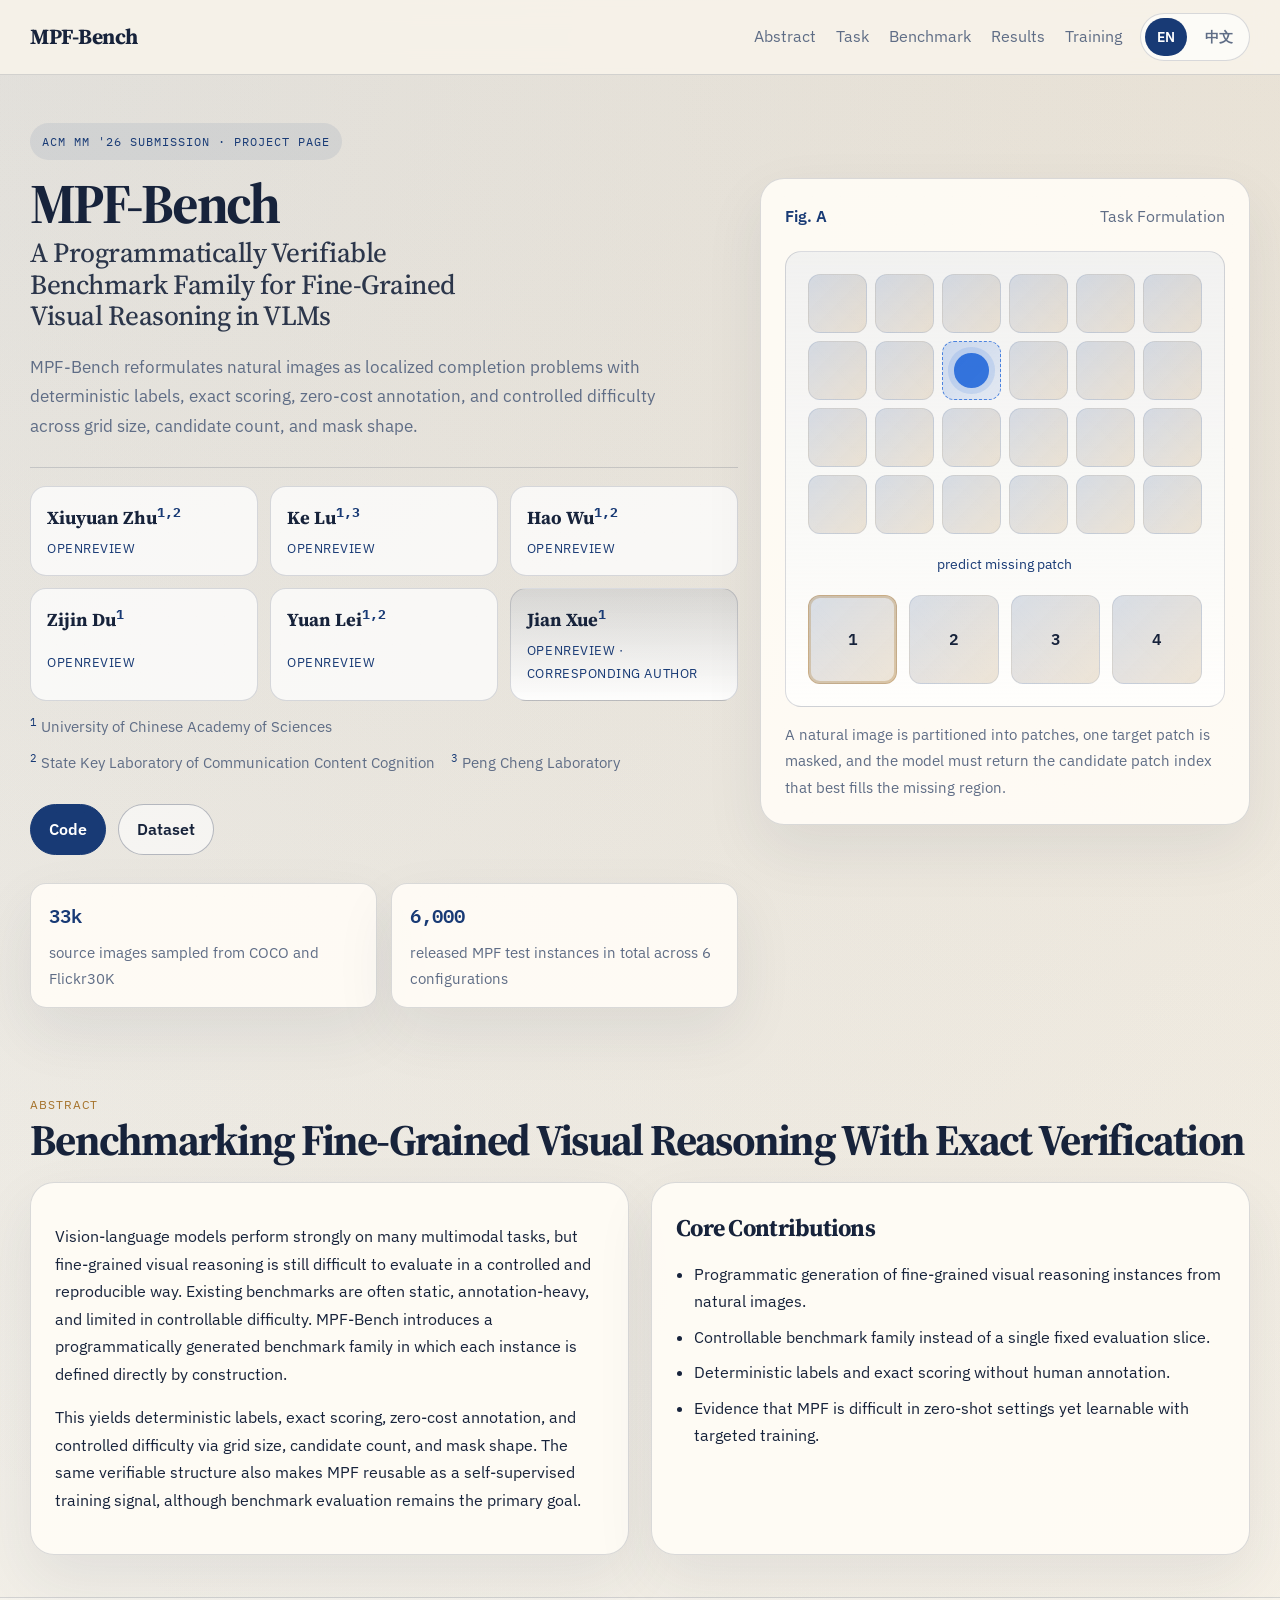
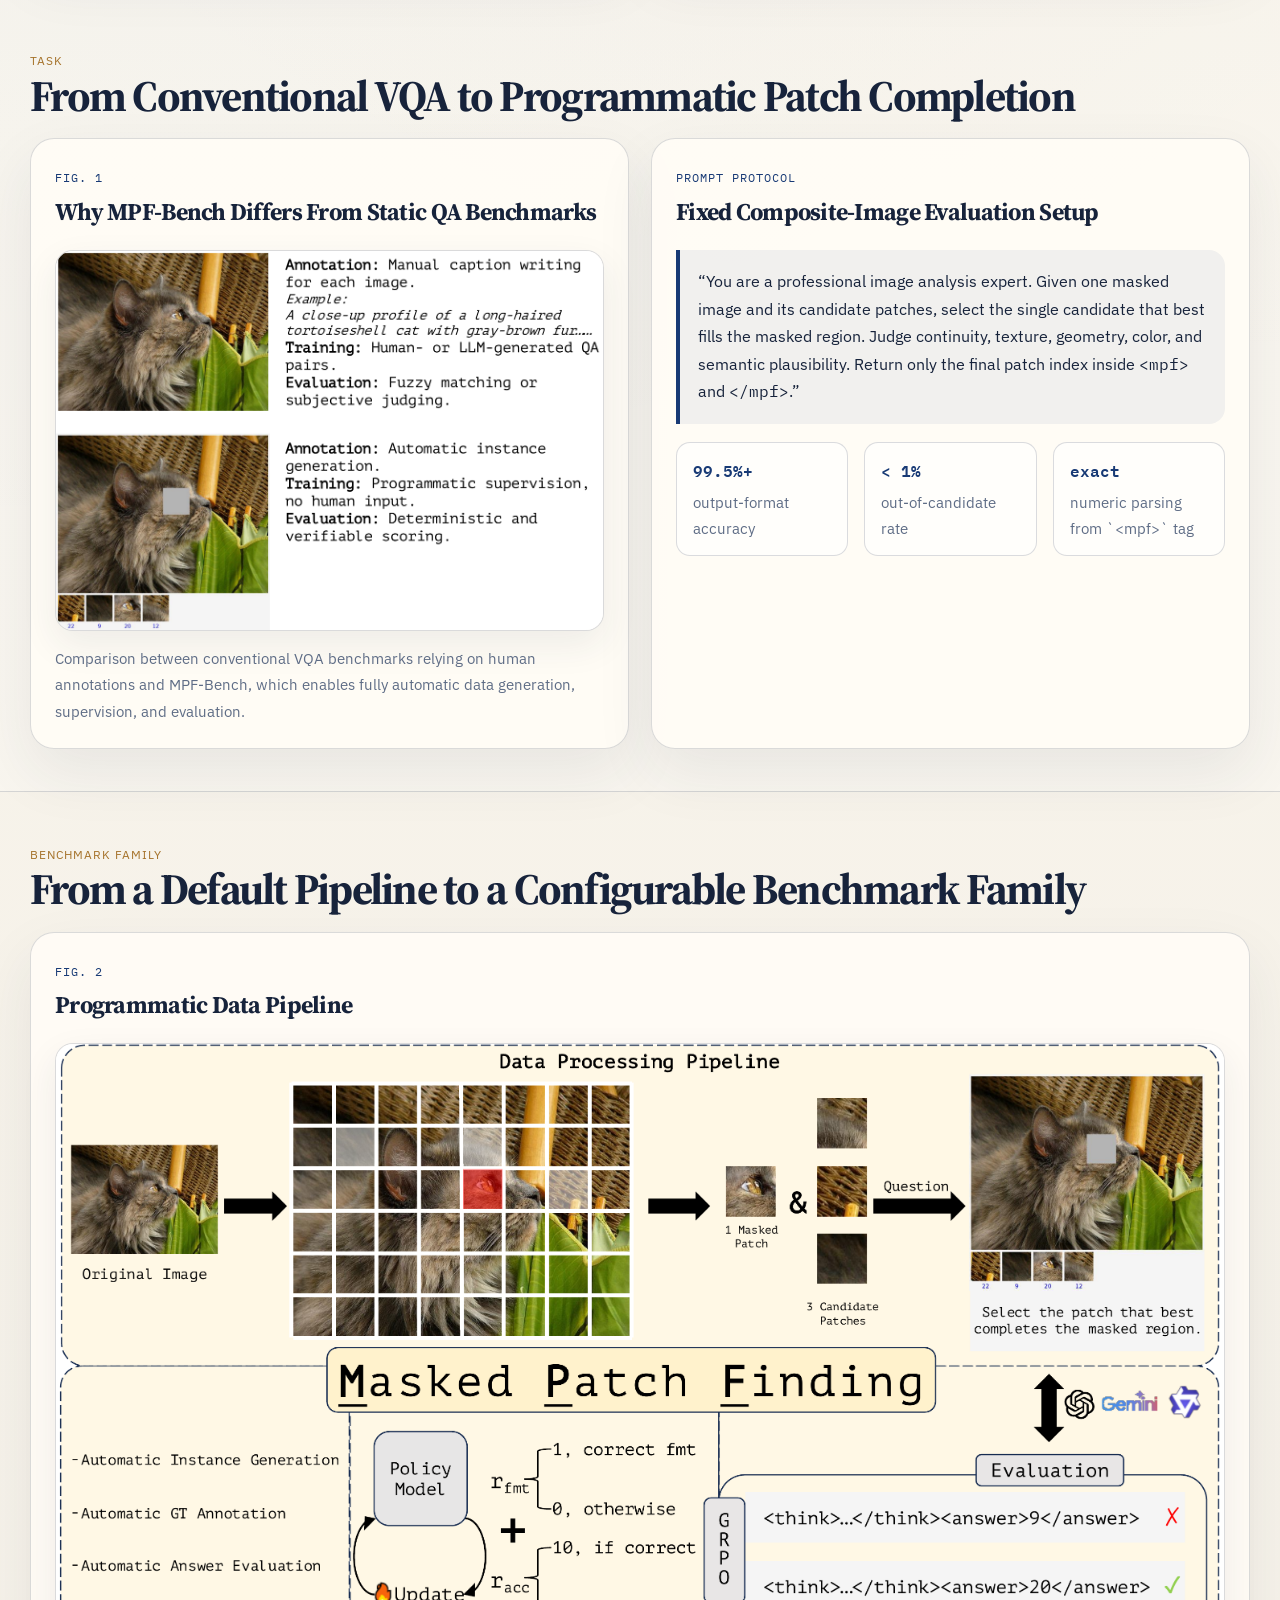
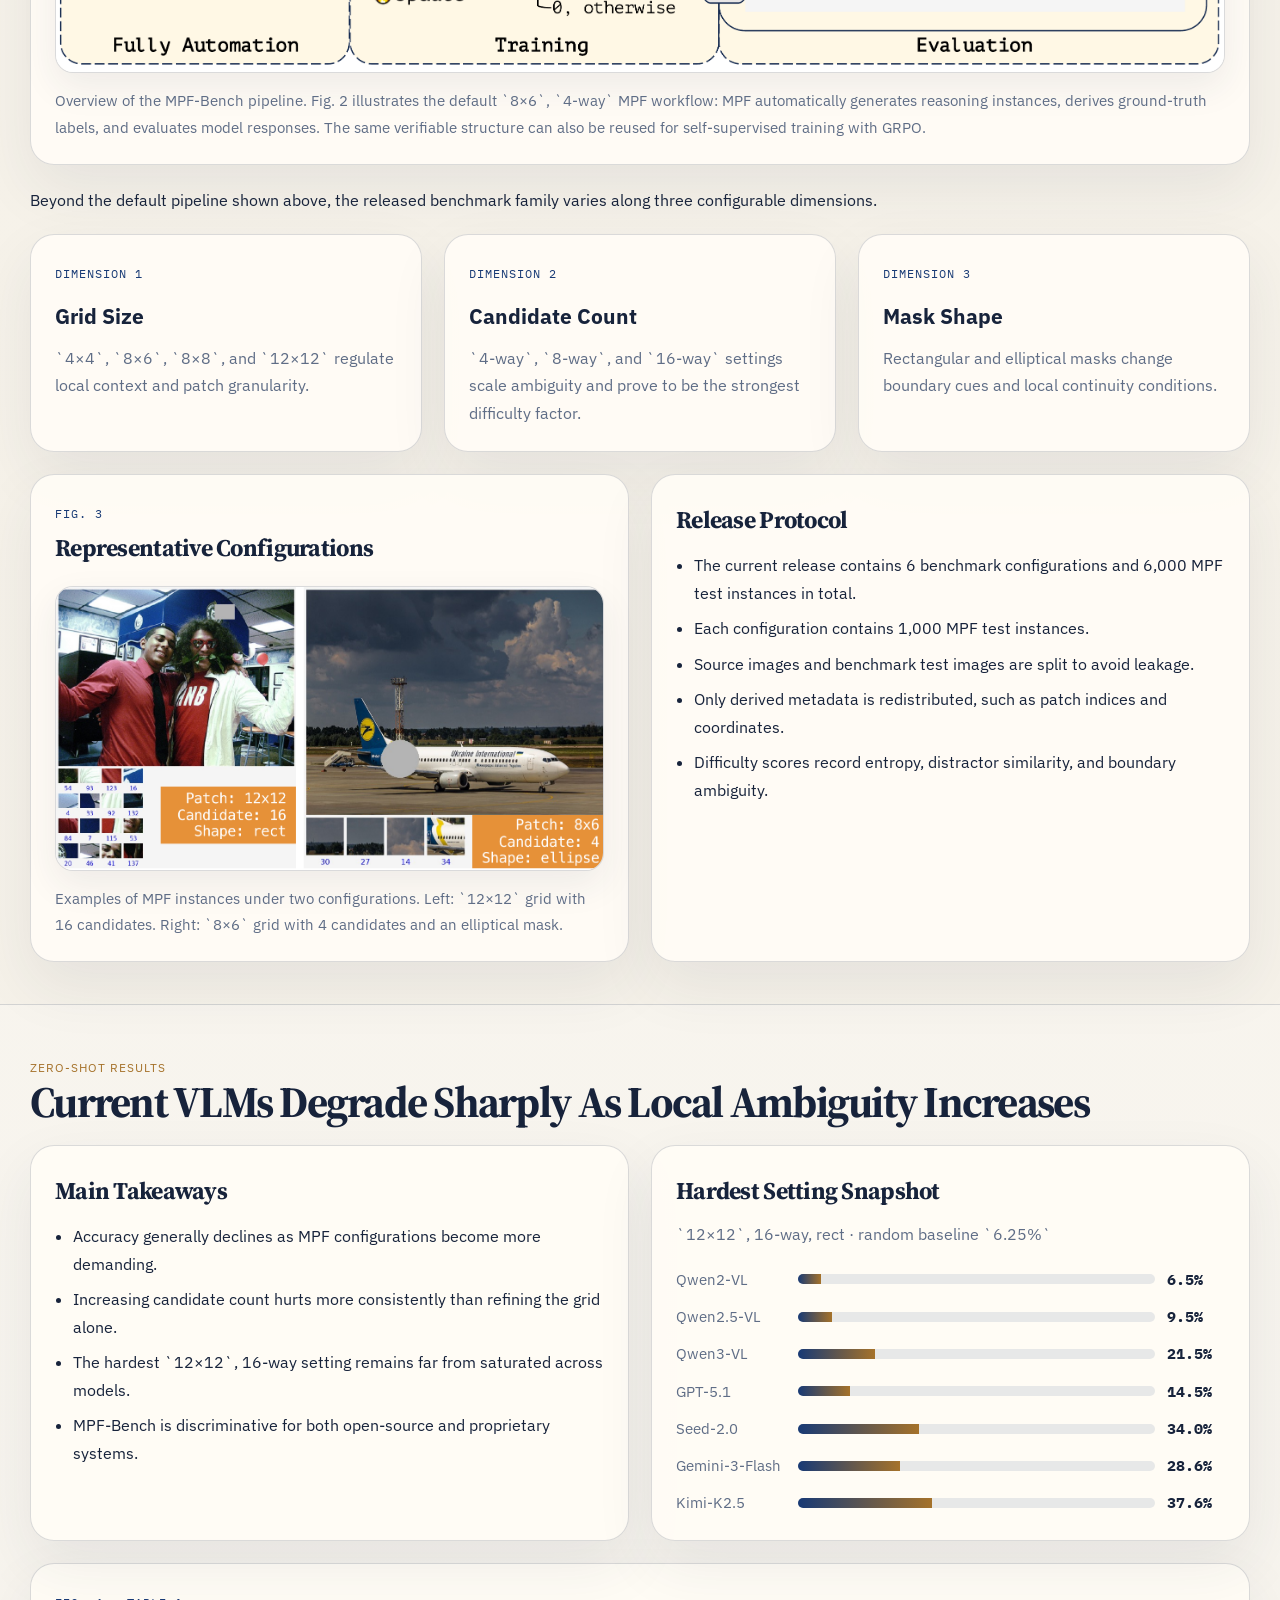
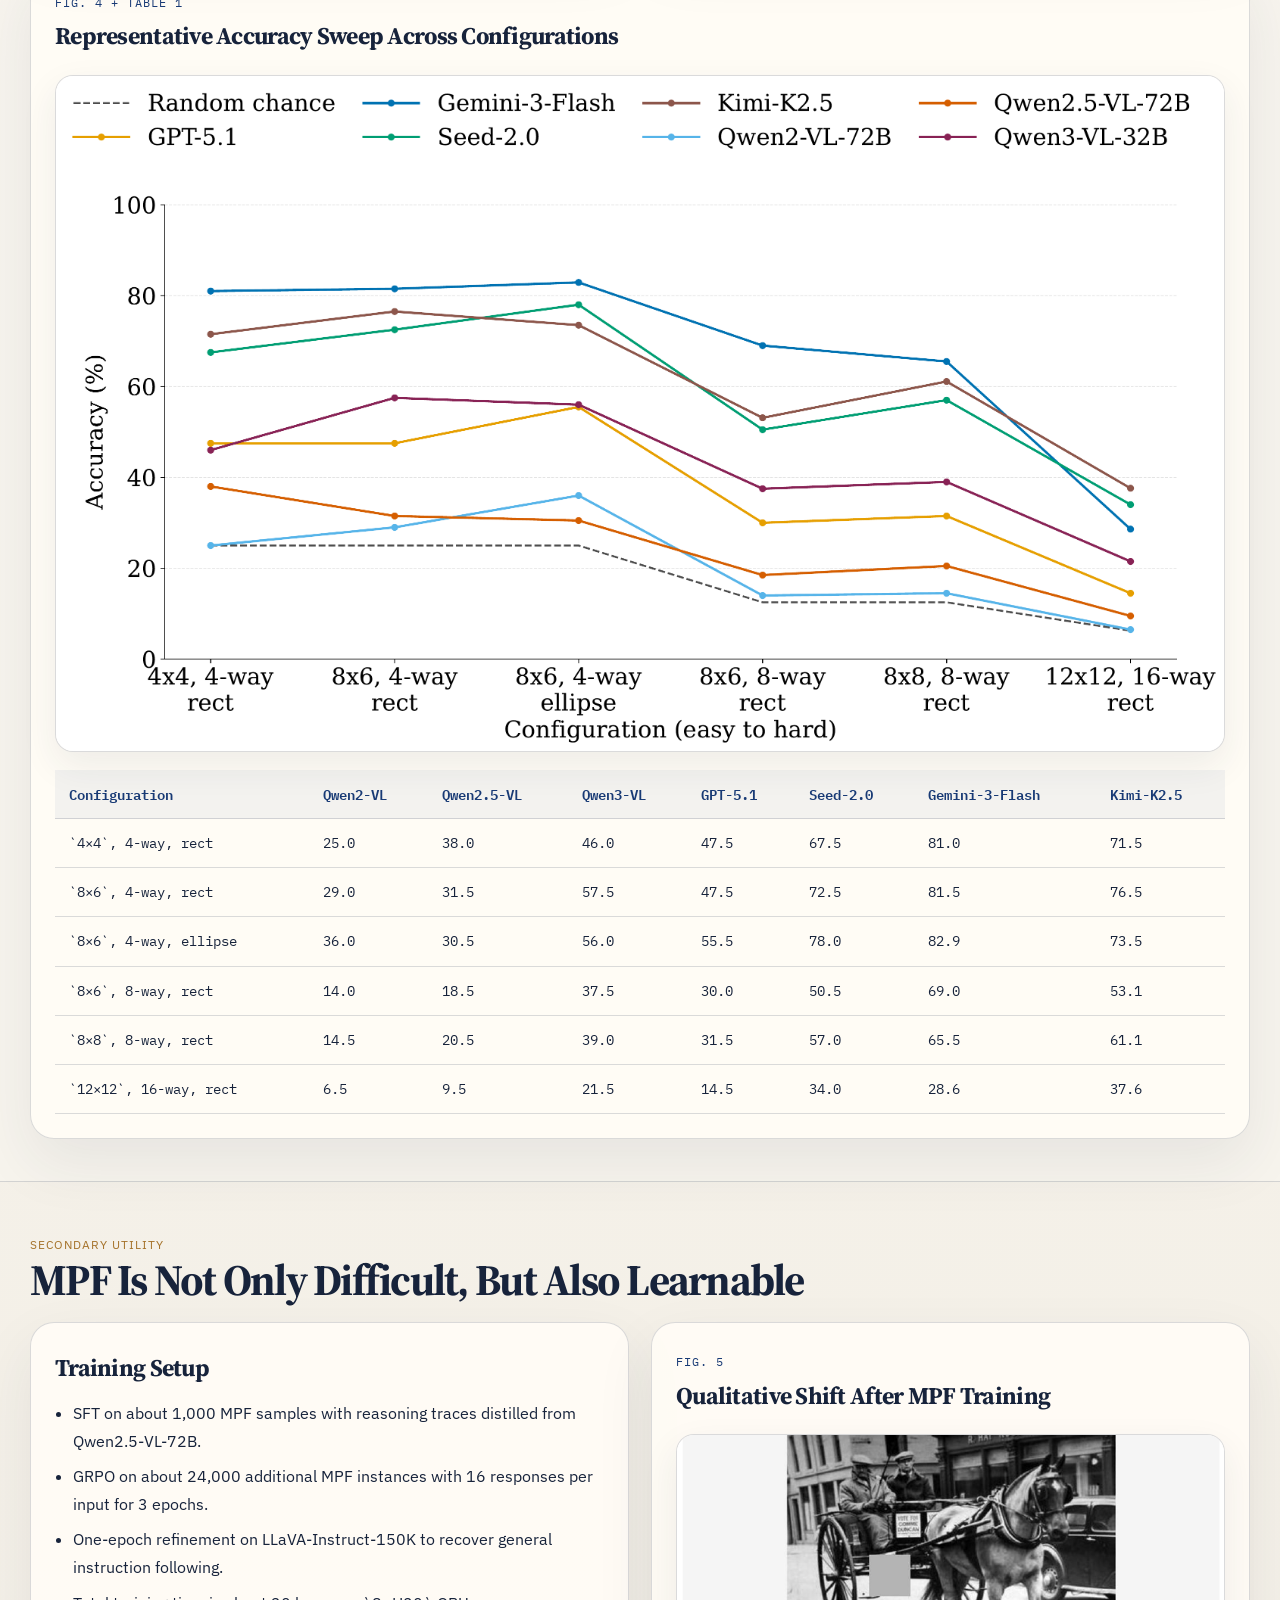
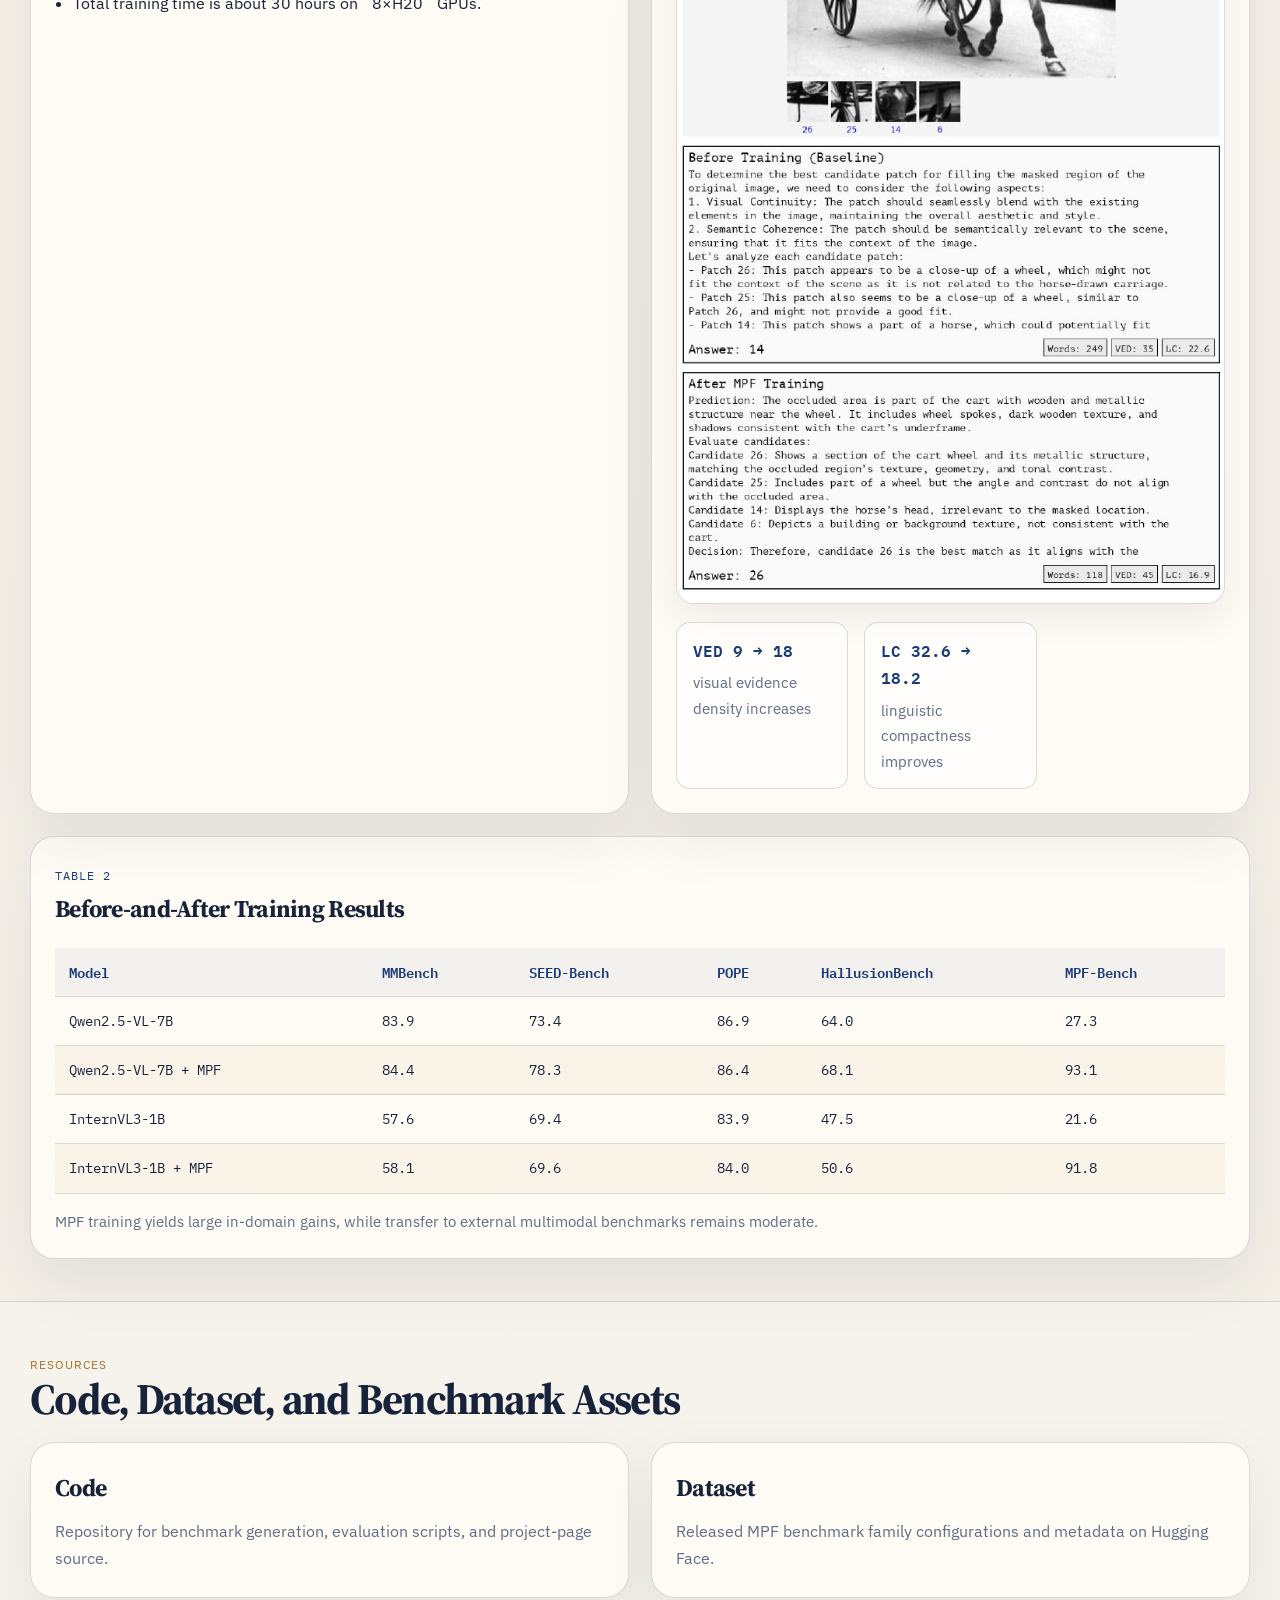
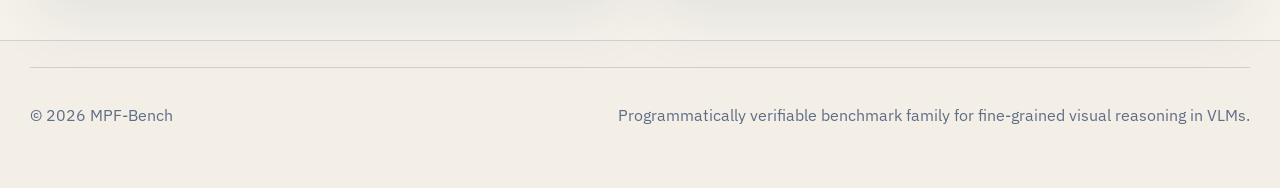
==== commit 0eeabba1: "update index.html" ====
--- a/index.html
+++ b/index.html
@@ -178,7 +178,7 @@
           <article class="figure-card">
             <div class="figure-head">
               <div>
-                <span class="figure-label">Fig. 1 Reinterpreted</span>
+                <span class="figure-label">Fig. 1</span>
                 <h3>Why MPF-Bench Differs From Static QA Benchmarks</h3>
               </div>
               <div class="figure-meta">
@@ -242,7 +242,7 @@
         <div class="figure-card">
           <div class="figure-head">
             <div>
-              <span class="figure-label">Fig. 2 Reinterpreted</span>
+              <span class="figure-label">Fig. 2</span>
               <h3>Programmatic Data Pipeline</h3>
             </div>
             <div class="figure-meta">
@@ -288,7 +288,7 @@
           <article class="figure-card">
             <div class="figure-head">
               <div>
-                <span class="figure-label">Fig. 3 Reinterpreted</span>
+                <span class="figure-label">Fig. 3</span>
                 <h3>Representative Configurations</h3>
               </div>
               <div class="figure-meta">
@@ -476,7 +476,7 @@
           <article class="figure-card">
             <div class="figure-head">
               <div>
-                <span class="figure-label">Fig. 5 Reinterpreted</span>
+                <span class="figure-label">Fig. 5</span>
                 <h3>Qualitative Shift After MPF Training</h3>
               </div>
               <div class="figure-meta">
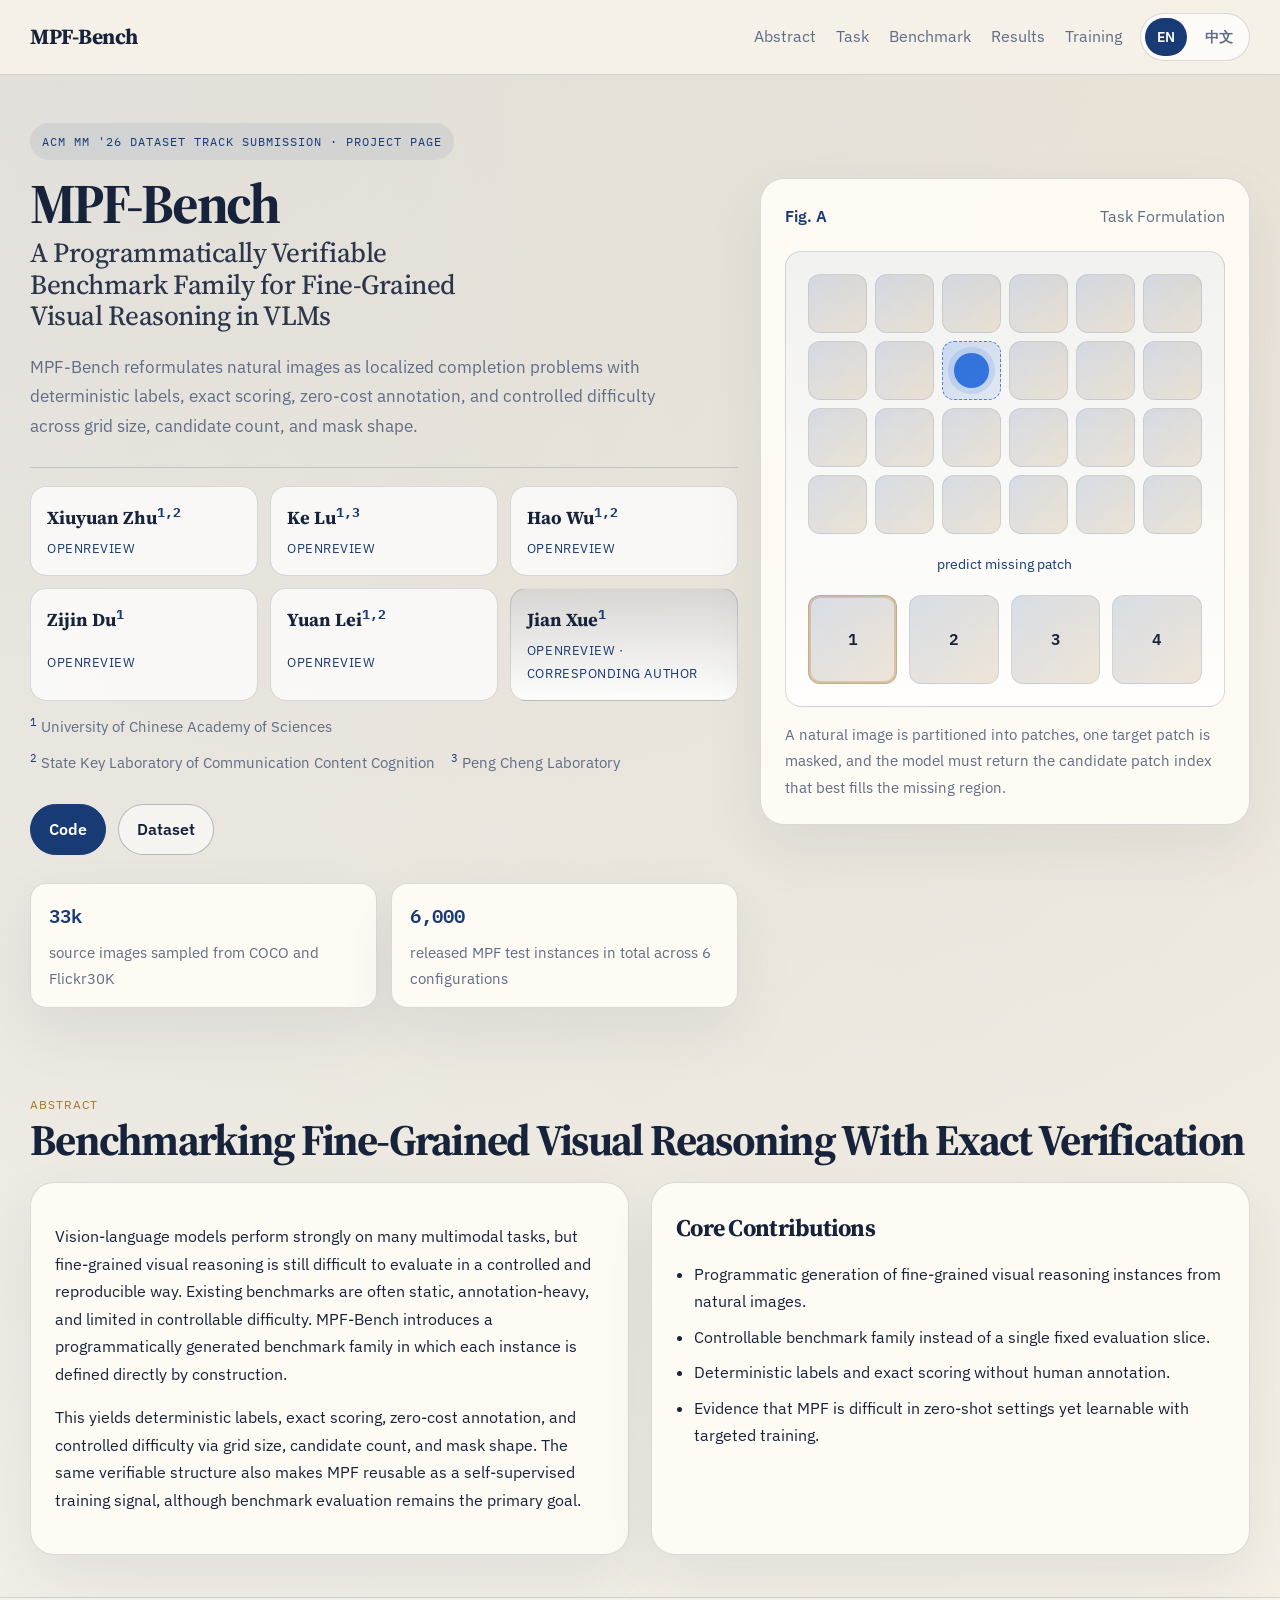
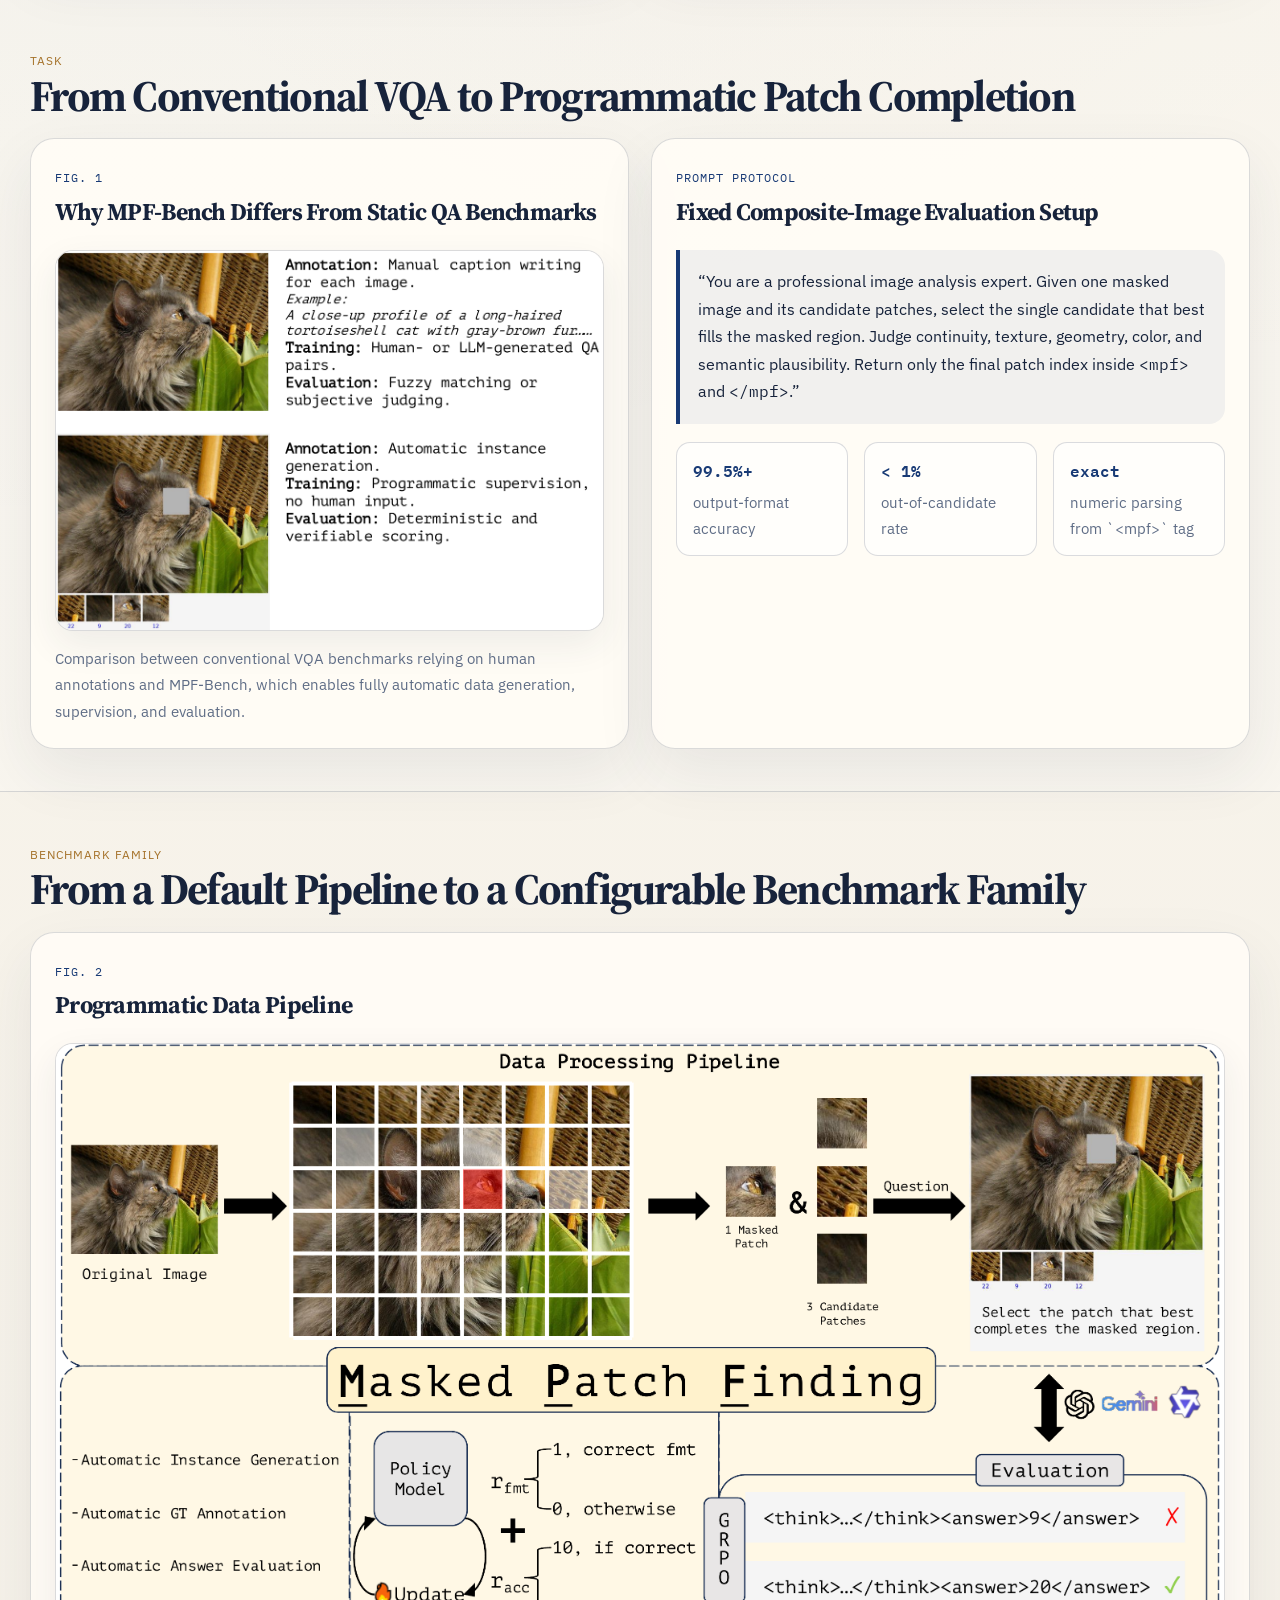
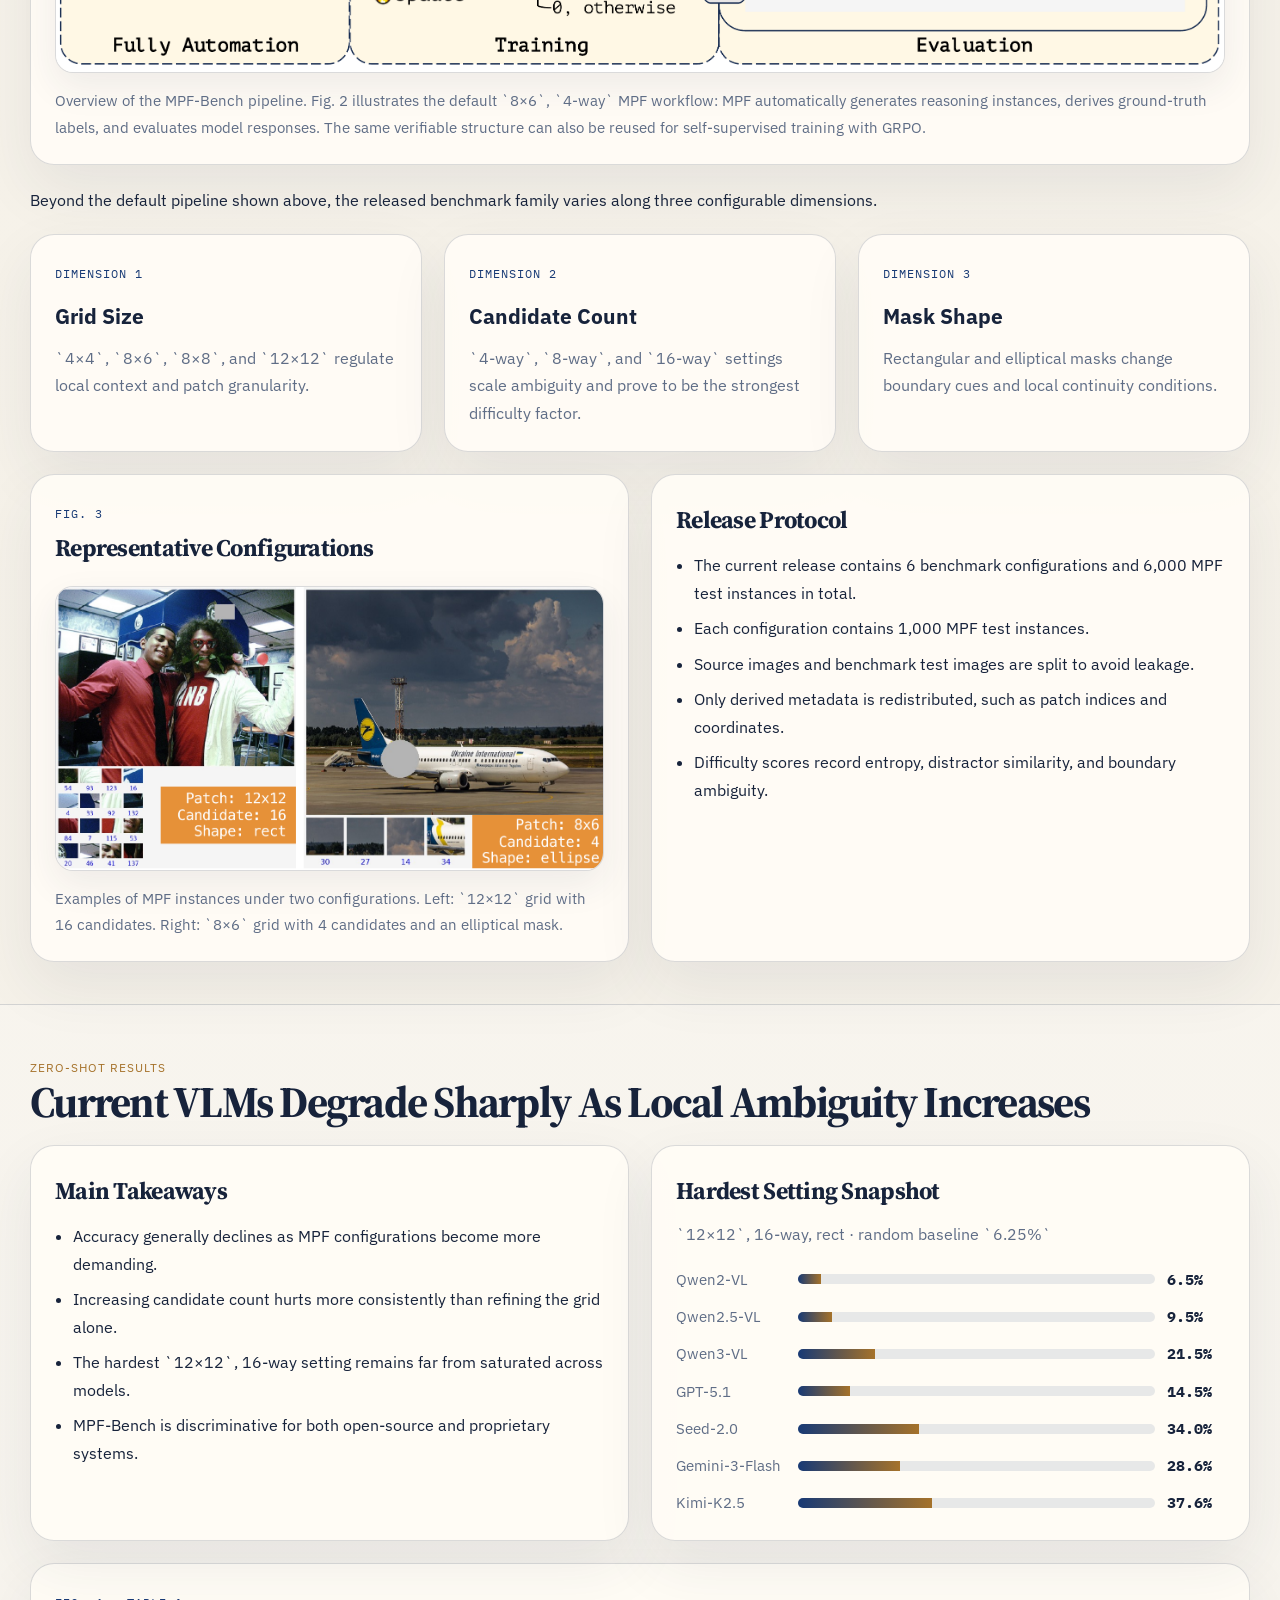
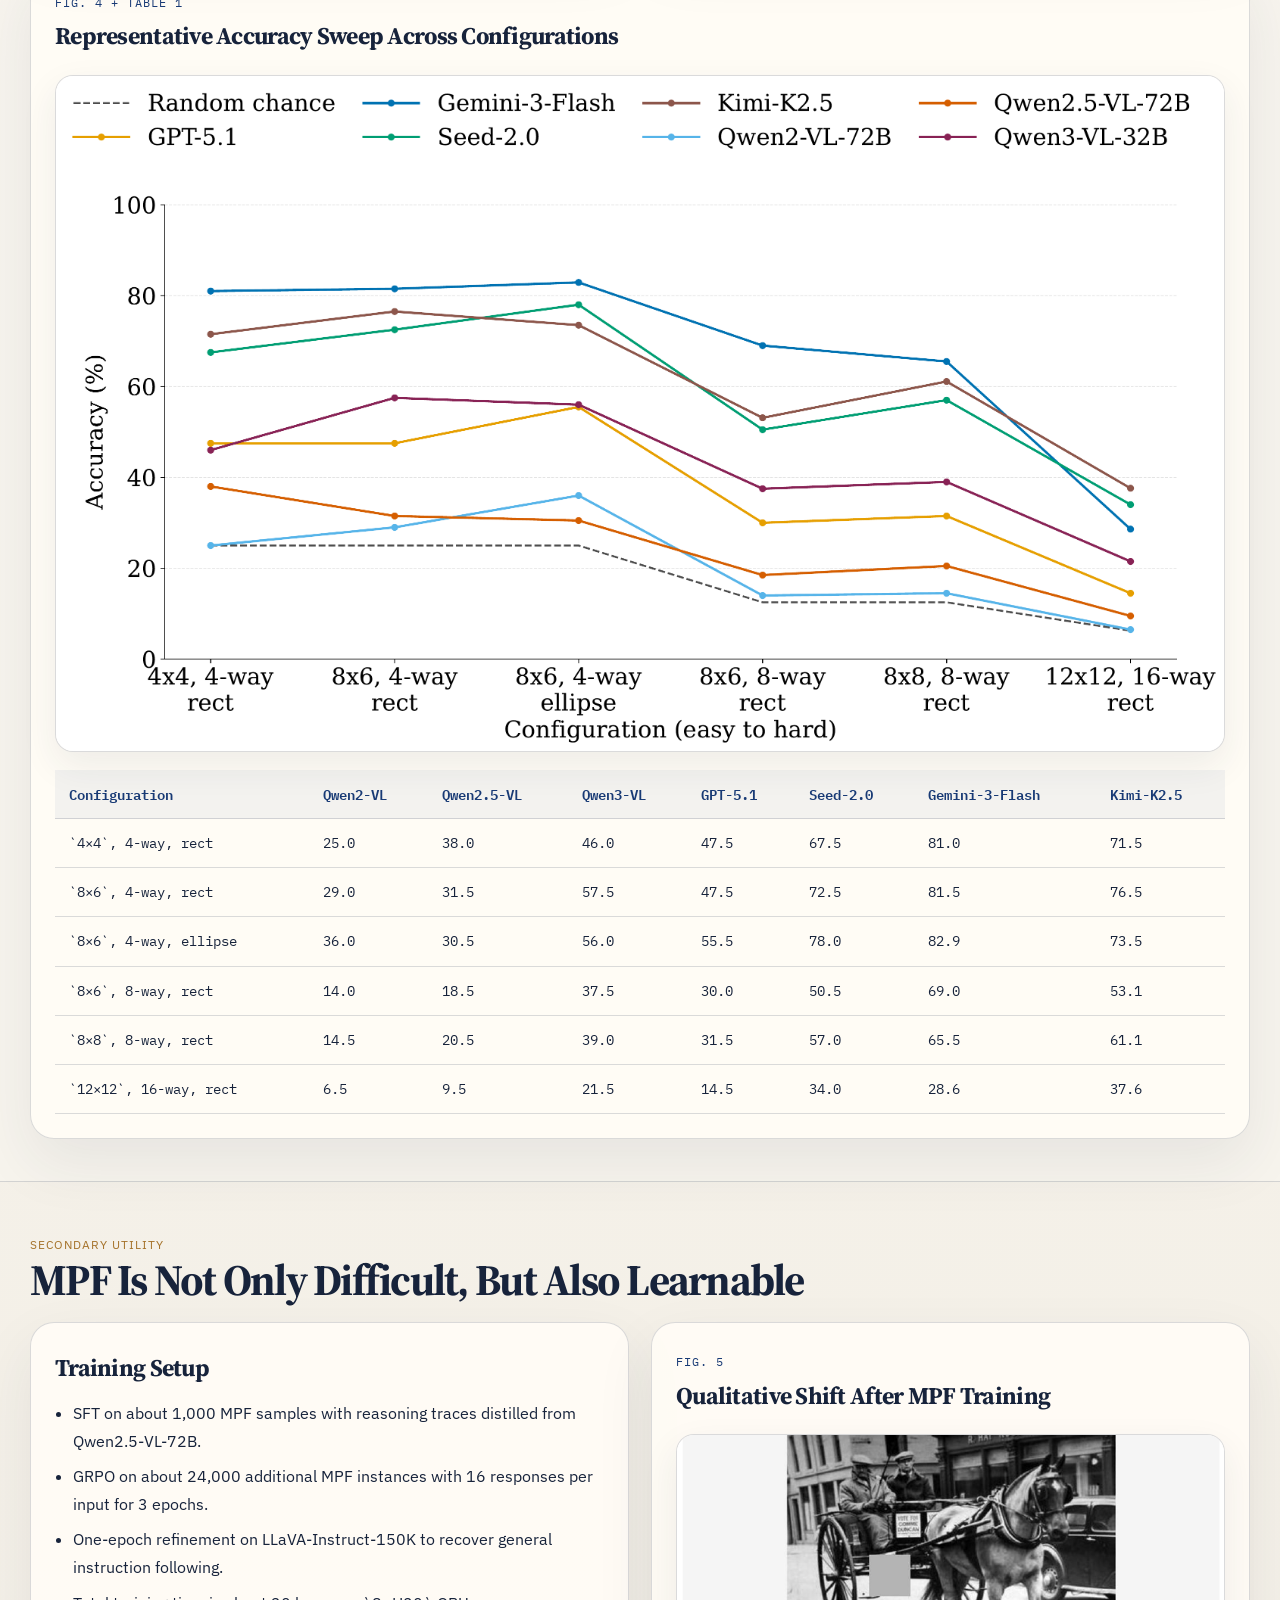
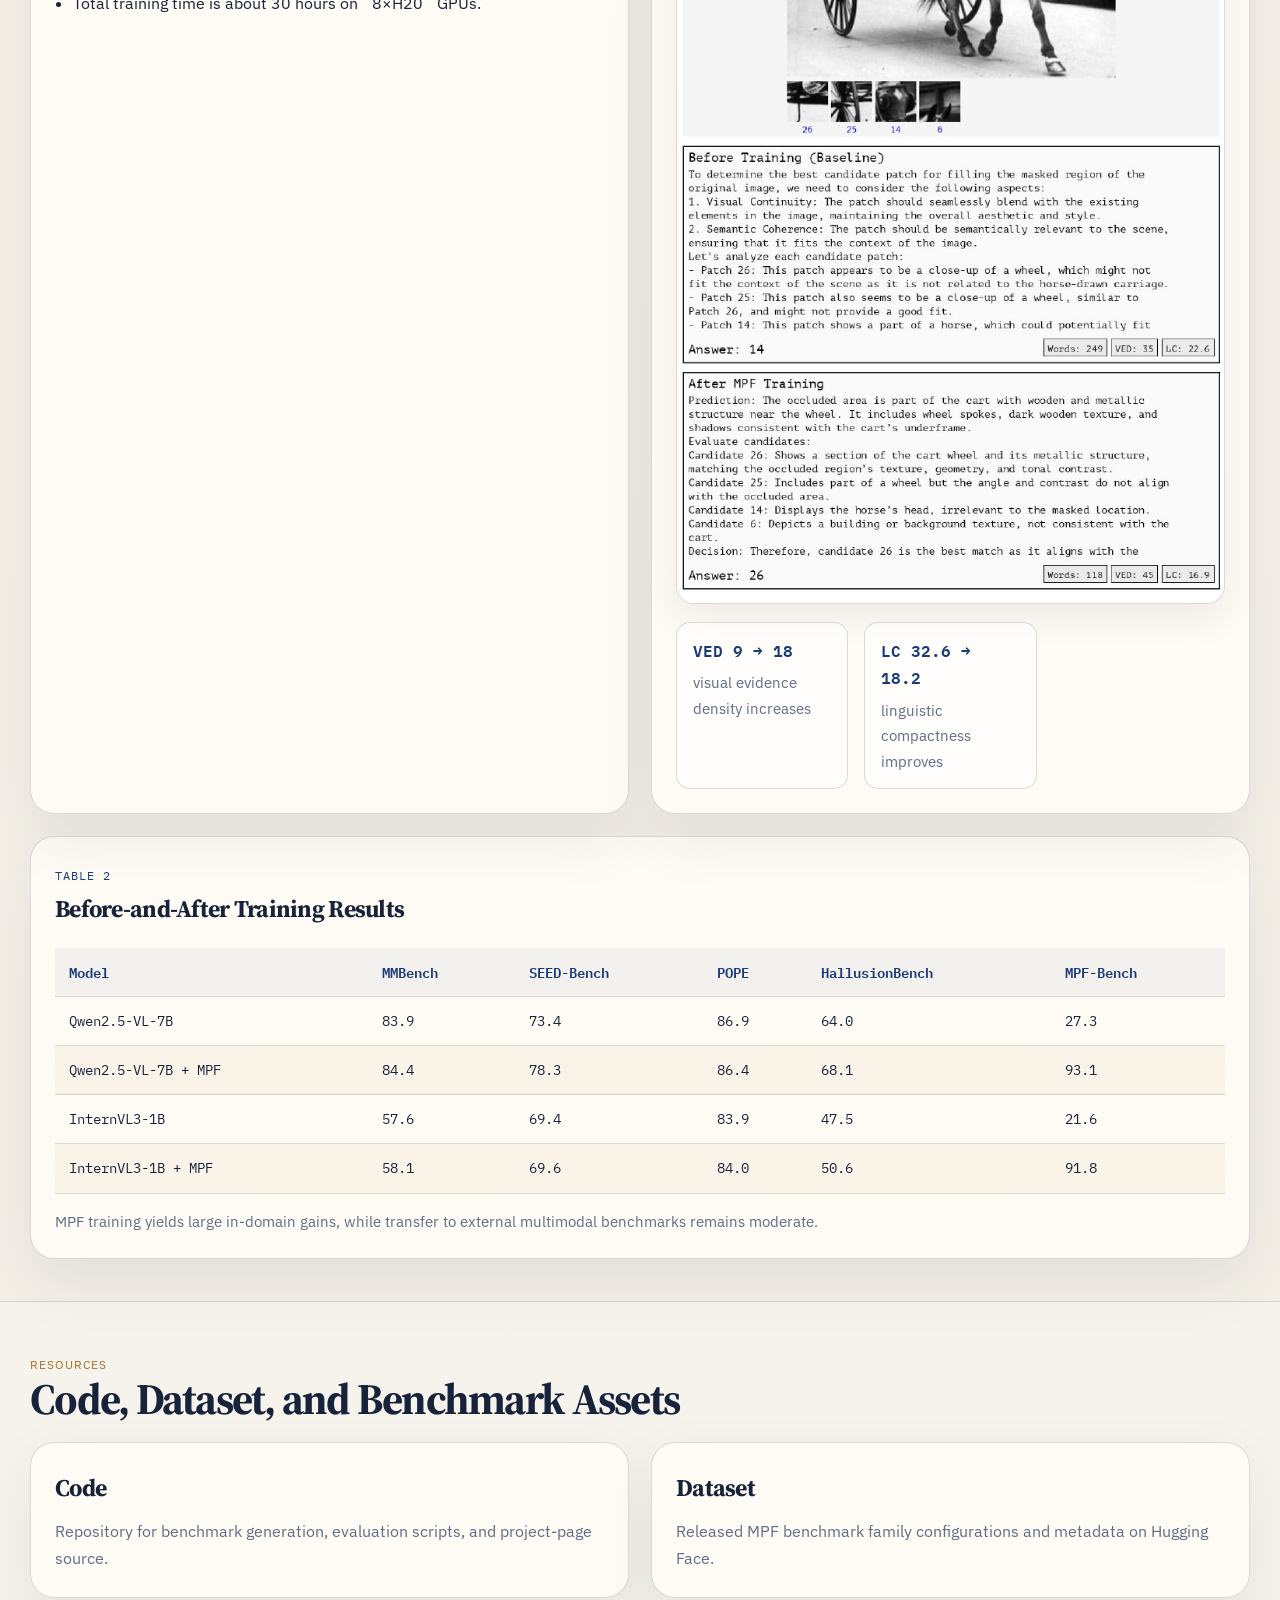
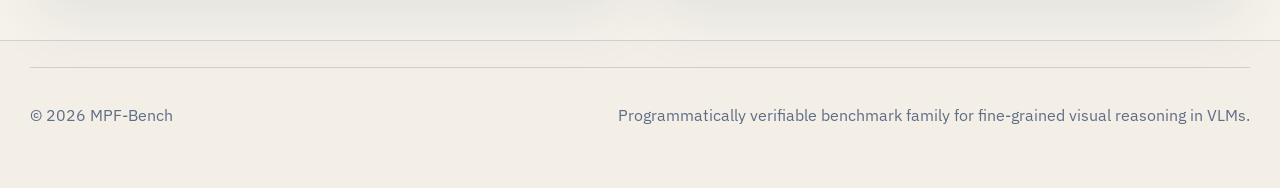
==== commit 5c294f3f: "Update hero section text for bilingual project pages to specify 'Dataset Track Submission'" ====
--- a/index.html
+++ b/index.html
@@ -39,7 +39,7 @@
   <main id="top">
     <section class="hero">
       <div class="container">
-        <p class="eyebrow">ACM MM '26 Submission · Project Page</p>
+        <p class="eyebrow">ACM MM '26 Dataset Track Submission · Project Page</p>
         <div class="hero-grid">
           <div class="hero-copy">
             <h1 class="hero-title-en">
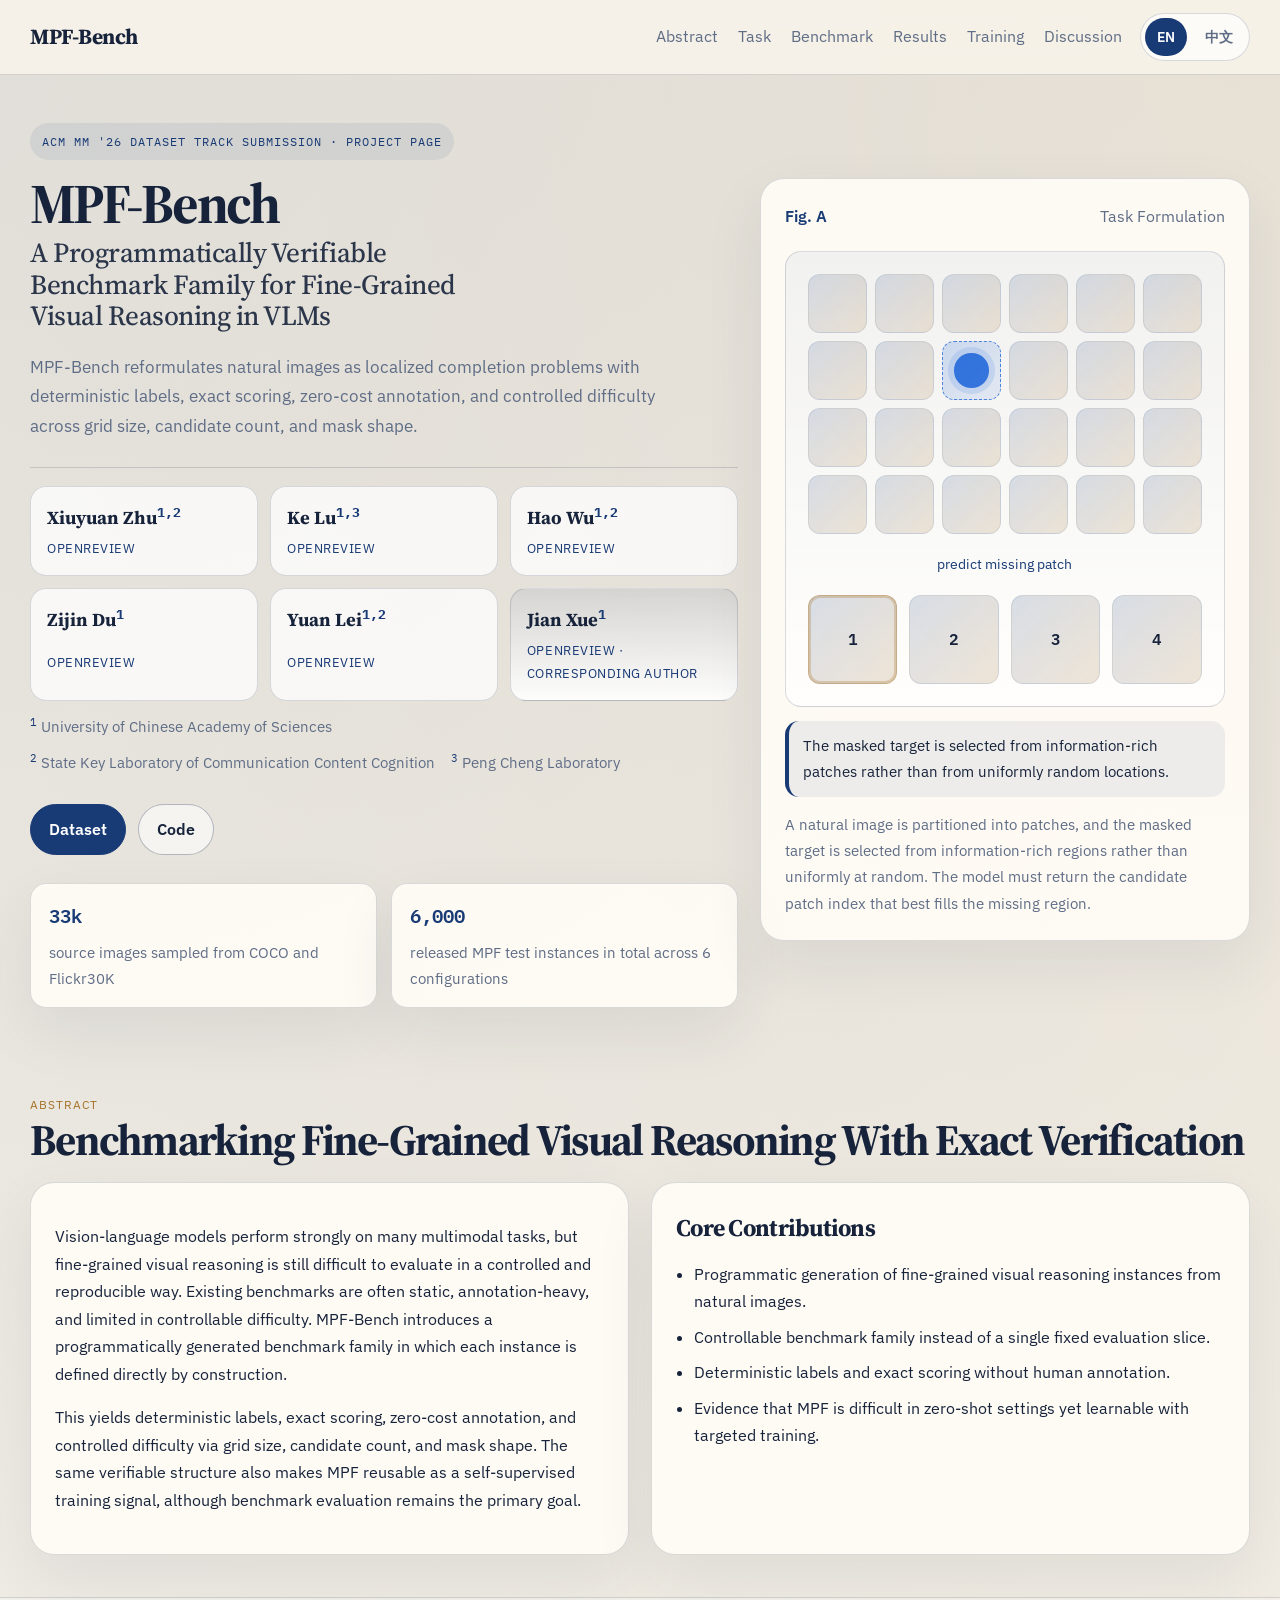
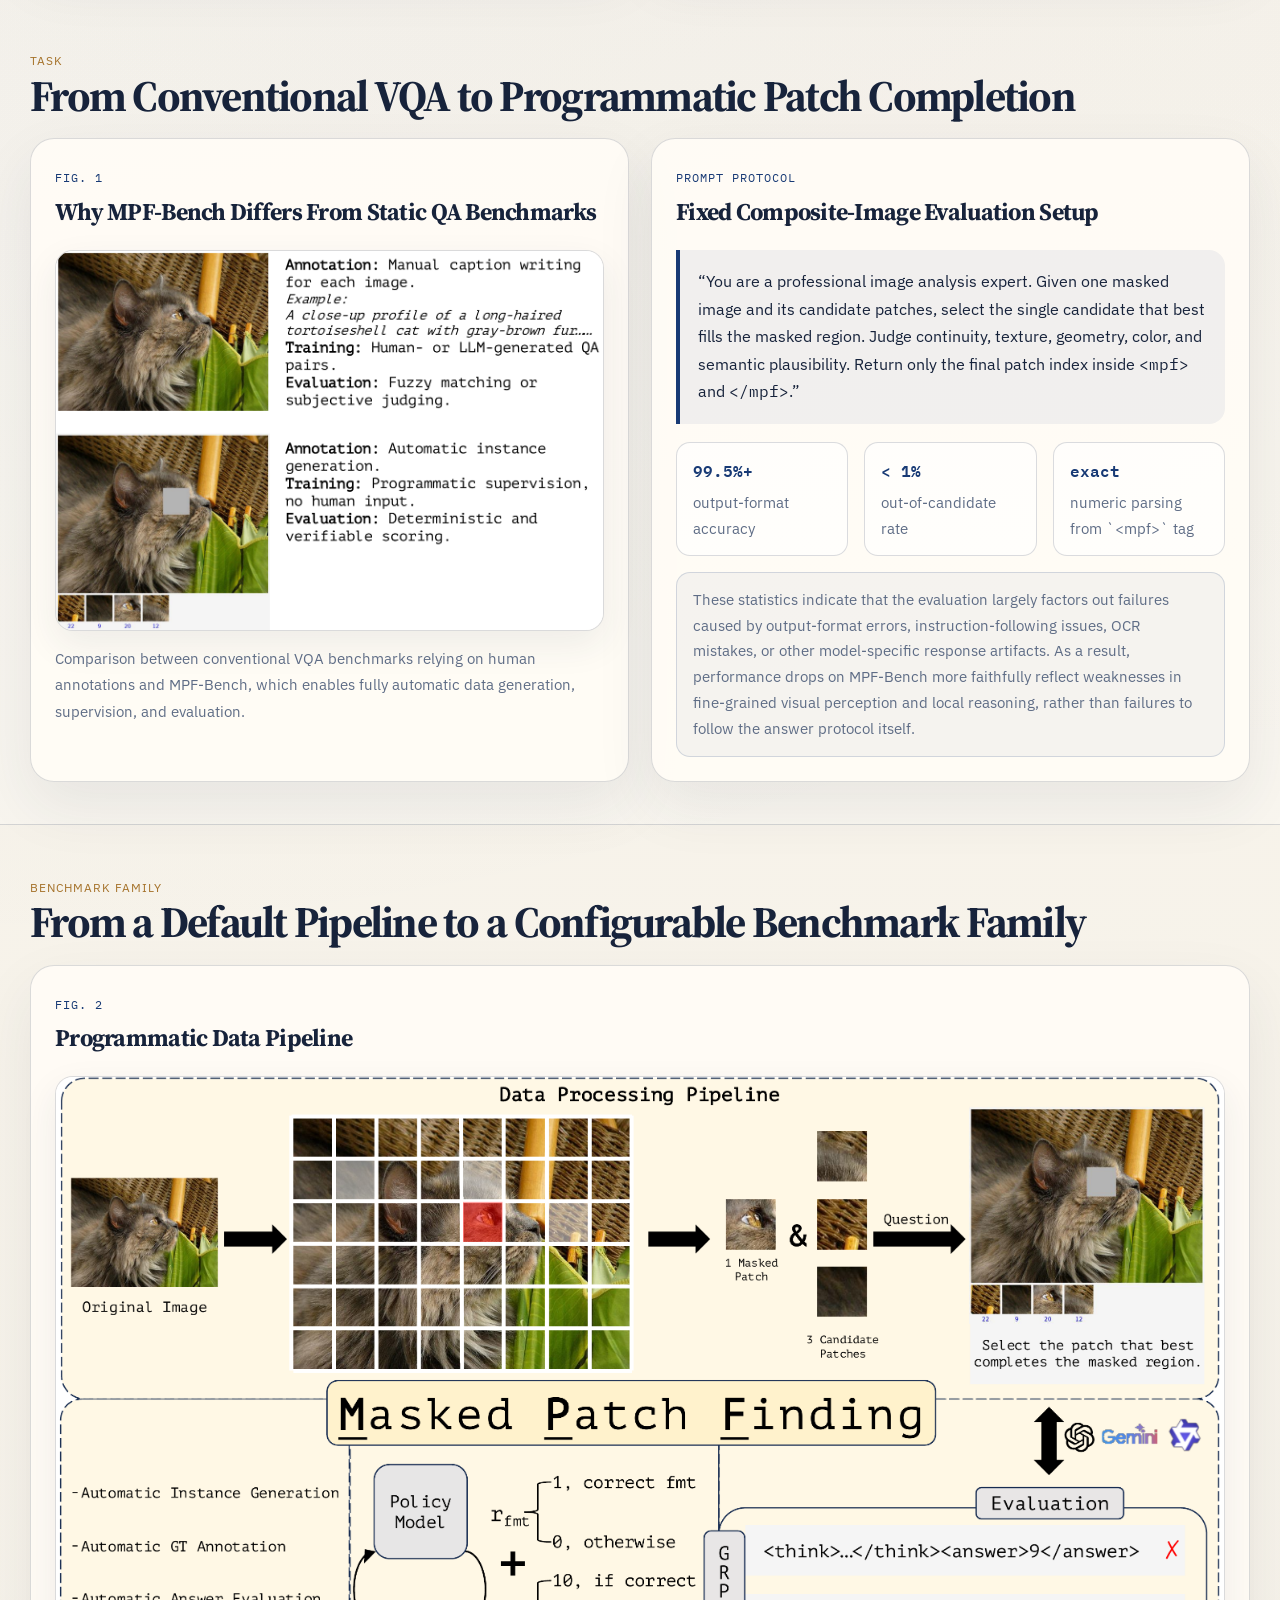
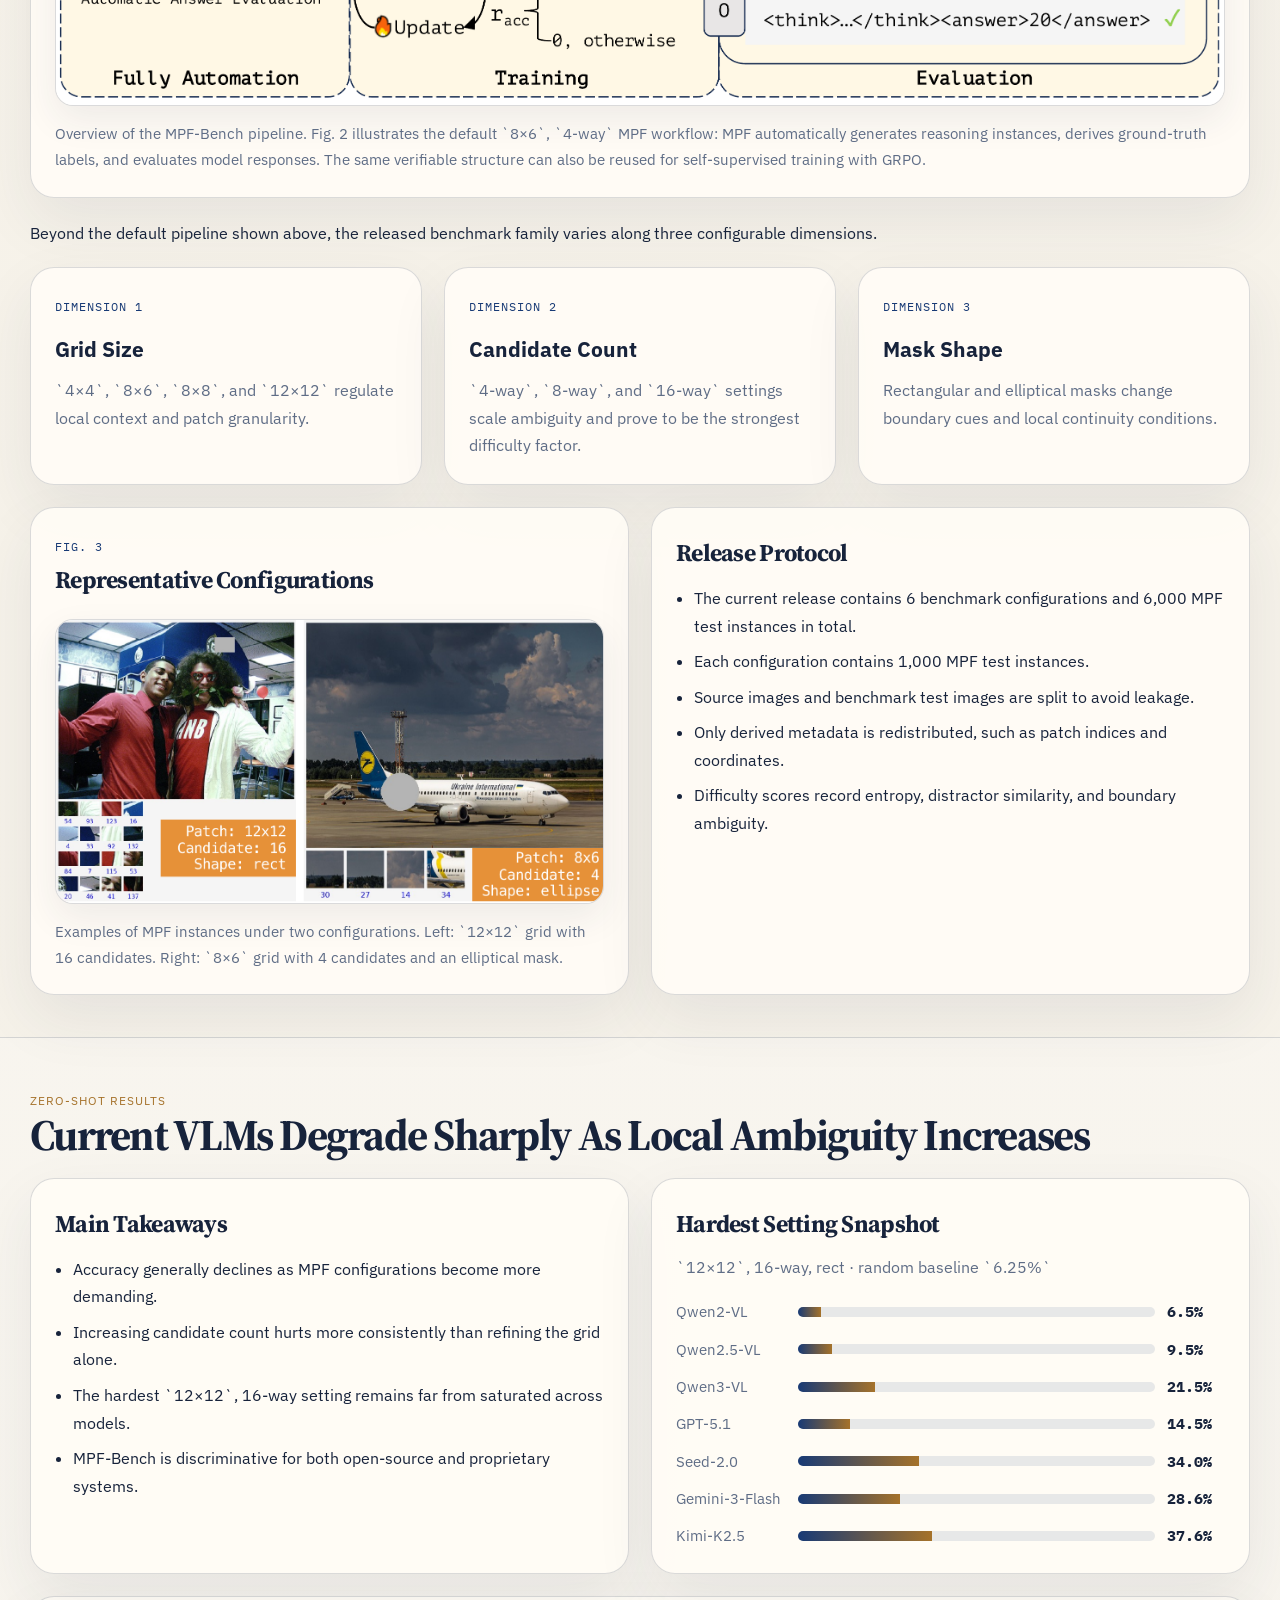
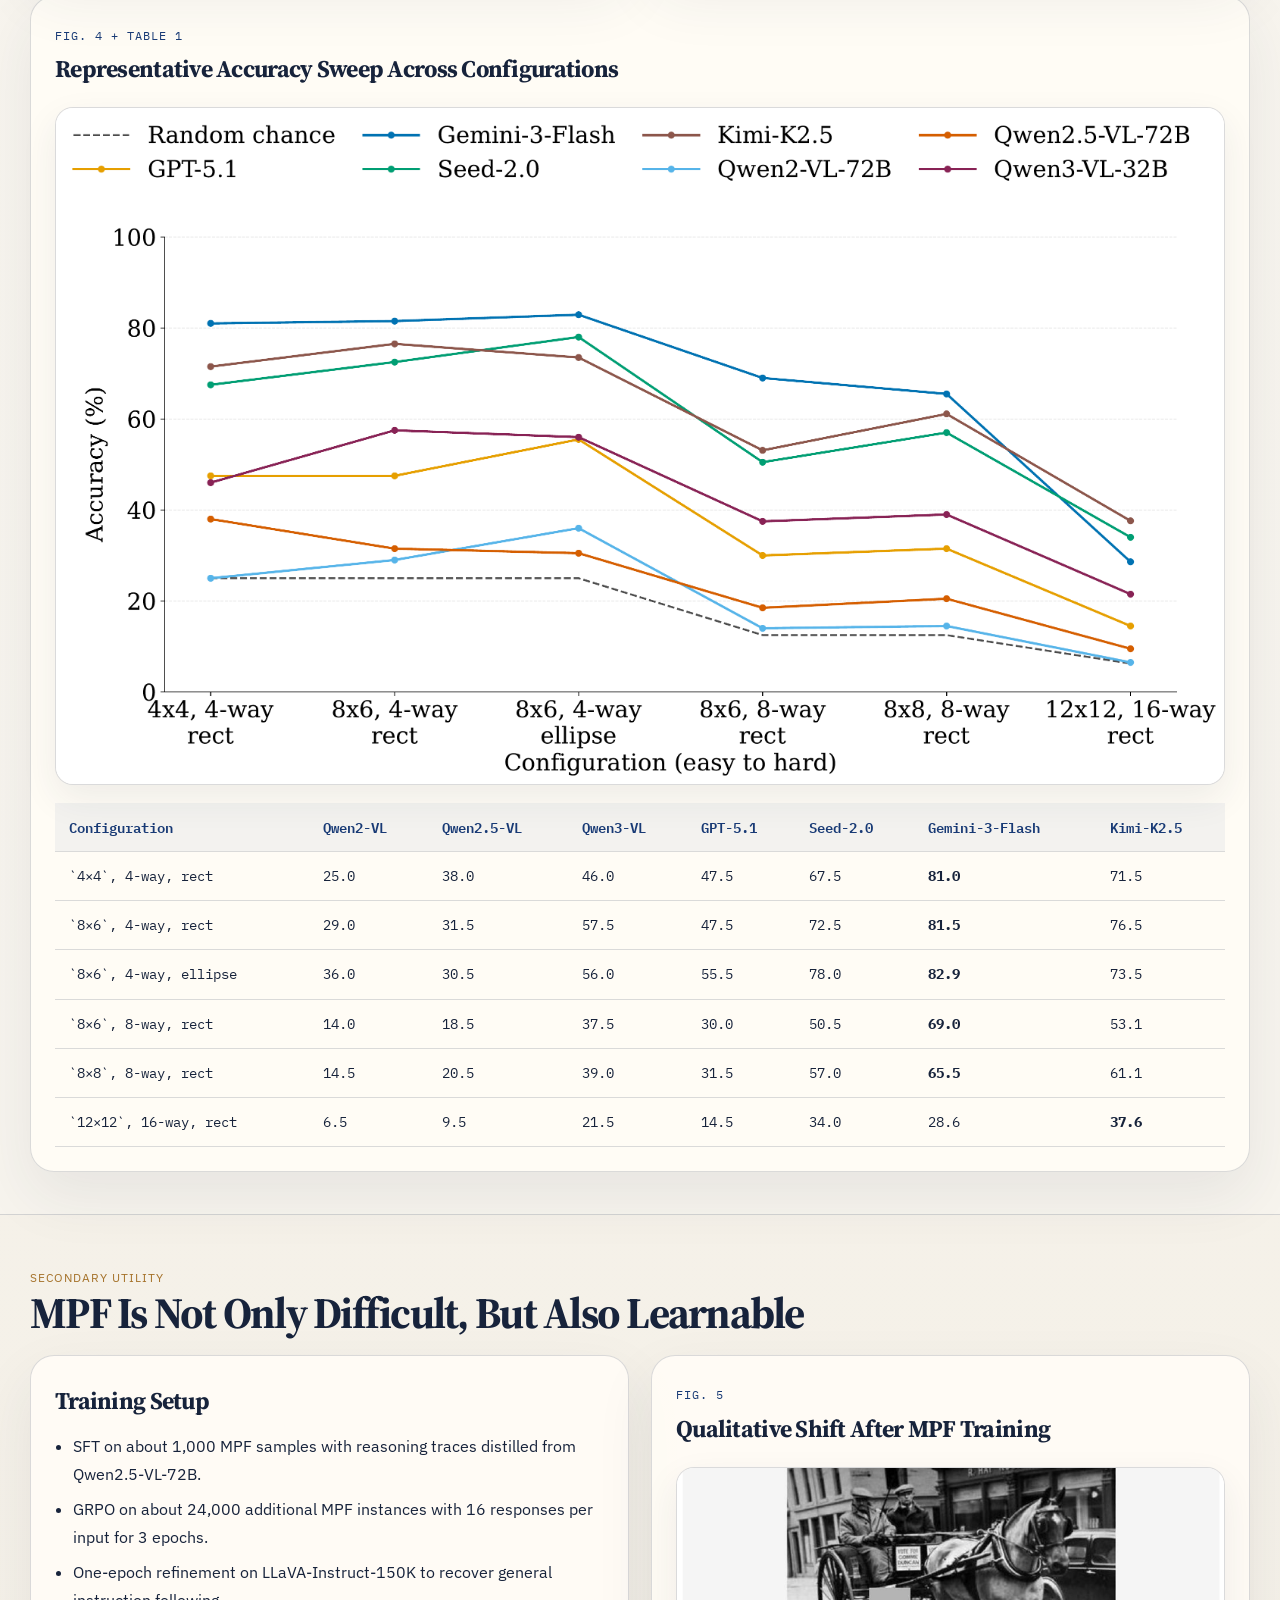
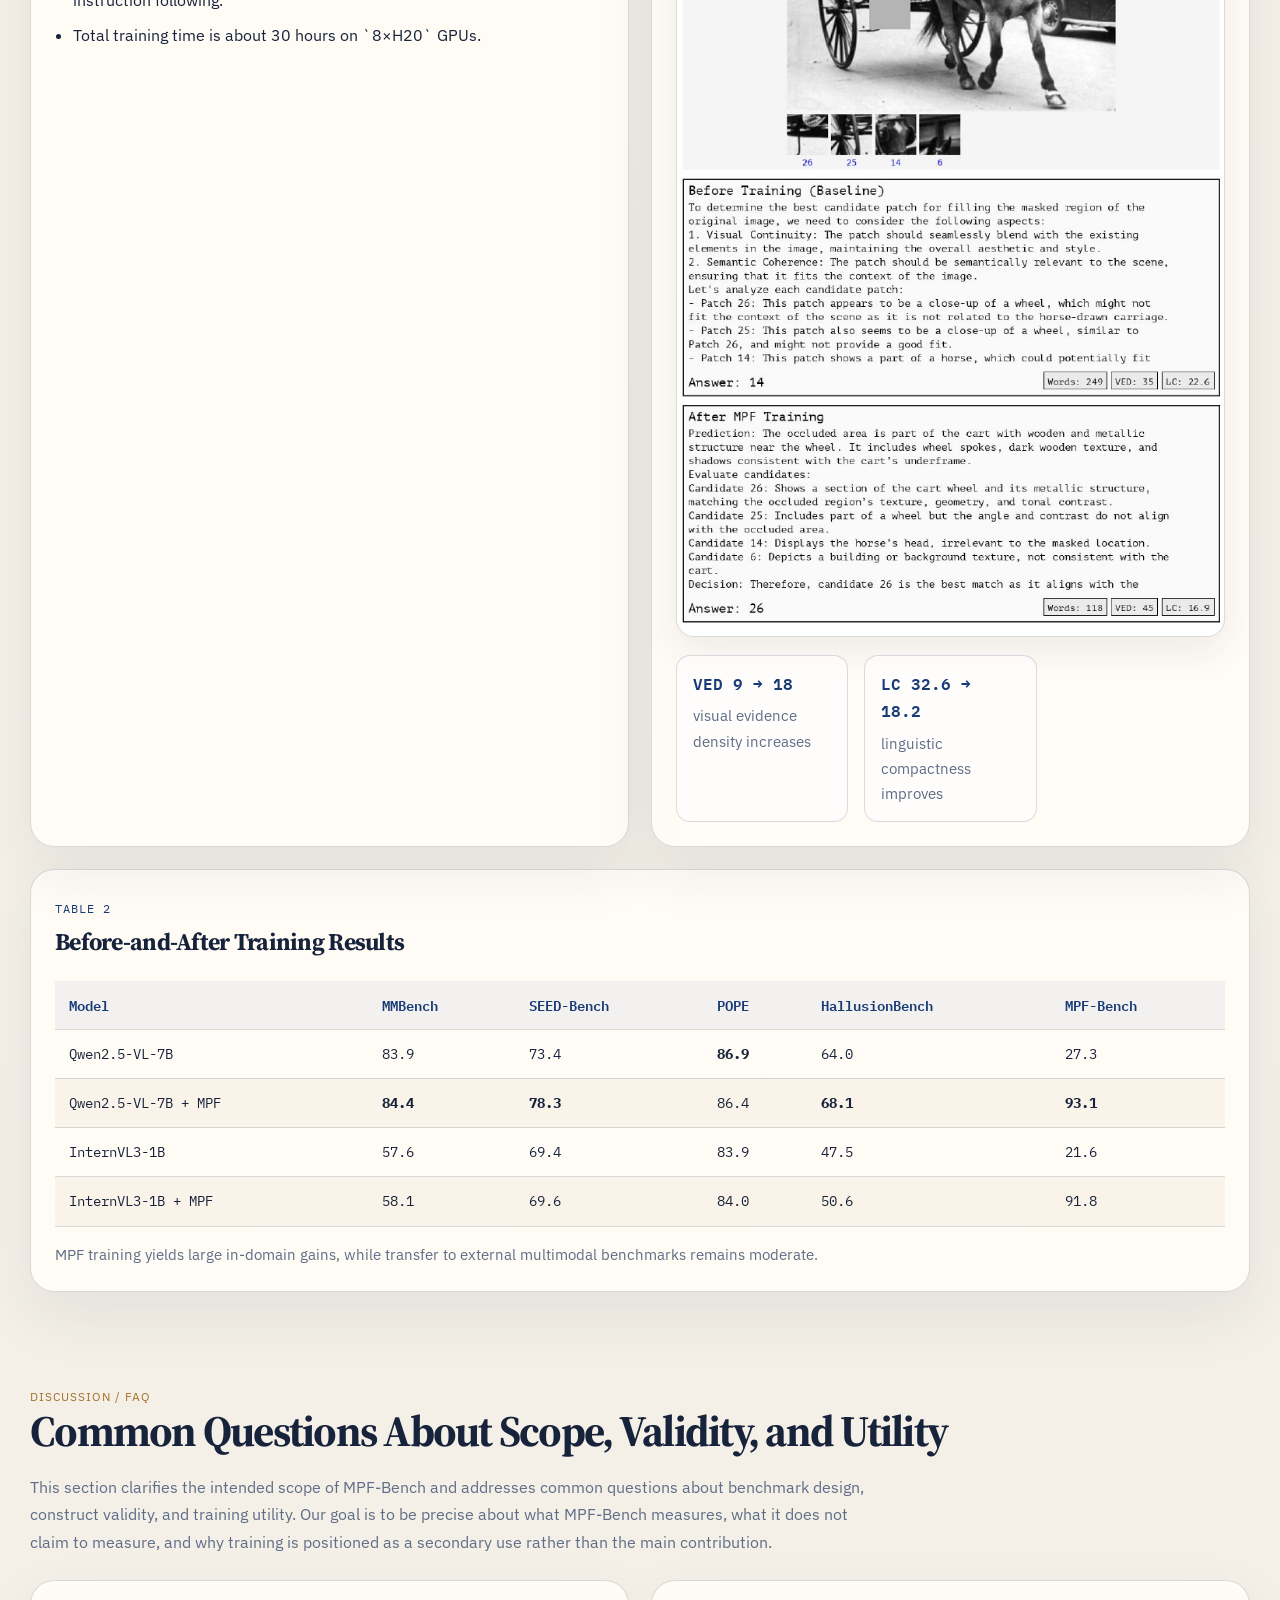
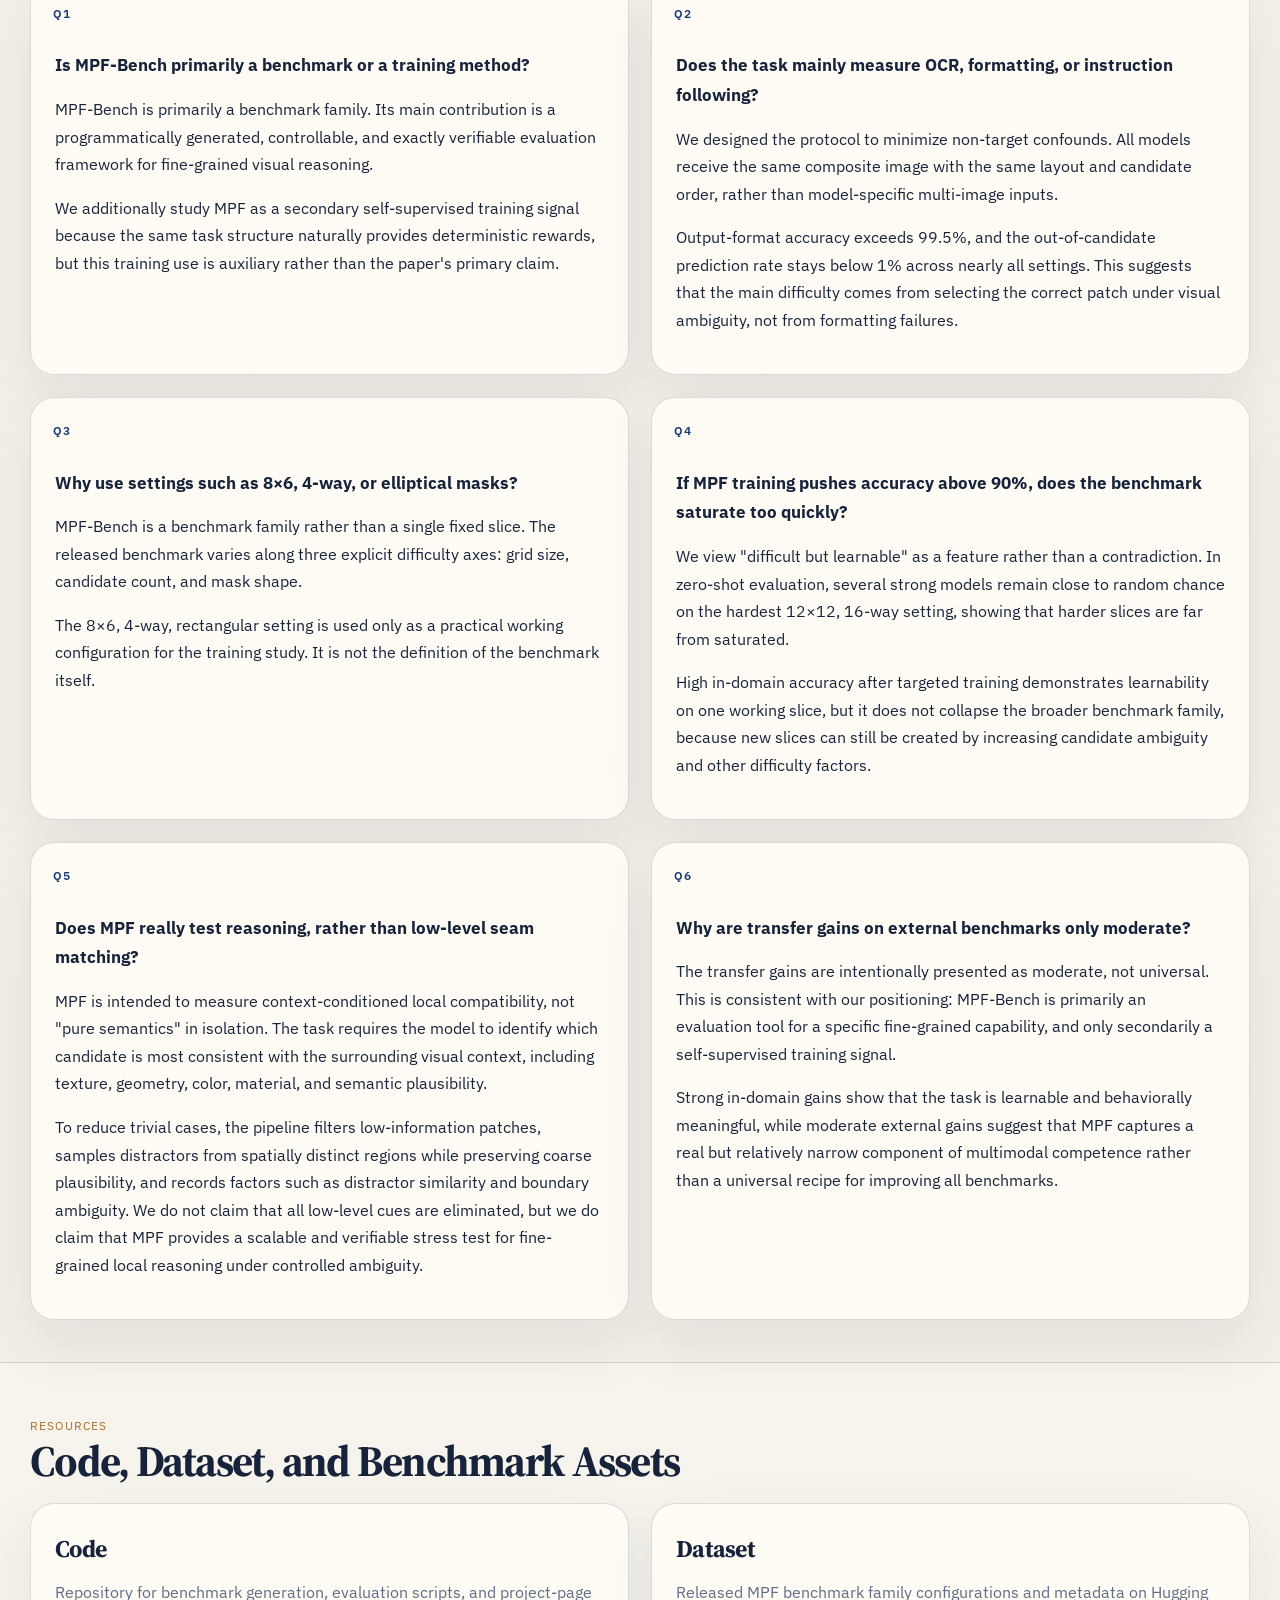
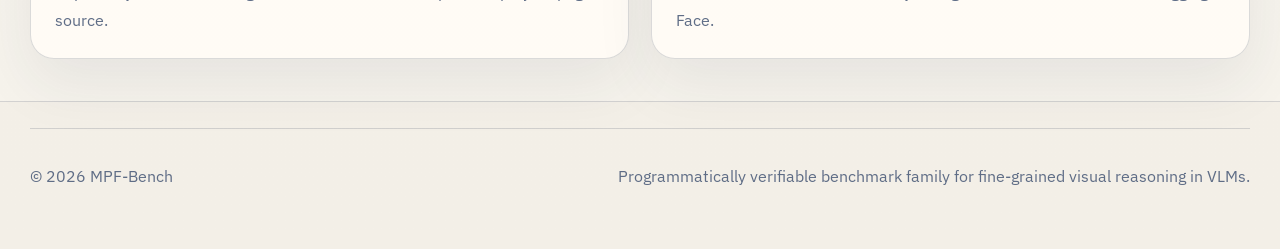
==== commit a79a89b2: "Add discussion section and enhance content clarity in index files - Introduced a new 'Discussion' se" ====
--- a/index.html
+++ b/index.html
@@ -27,6 +27,7 @@
           <a href="#benchmark">Benchmark</a>
           <a href="#results">Results</a>
           <a href="#training">Training</a>
+          <a href="#discussion">Discussion</a>
         </nav>
         <div class="lang-switch" aria-label="Language switch">
           <a class="active" href="./index.html">EN</a>
@@ -87,8 +88,8 @@
             </div>
 
             <div class="button-row">
-              <a class="btn btn-primary" href="https://github.com/xyzzzh/MPF-Bench" target="_blank" rel="noopener">Code</a>
-              <a class="btn" href="https://huggingface.co/datasets/xyzzzh/MPF-Bench" target="_blank" rel="noopener">Dataset</a>
+              <a class="btn  btn-primary" href="https://huggingface.co/datasets/xyzzzh/MPF-Bench" target="_blank" rel="noopener">Dataset</a>
+              <a class="btn" href="https://github.com/xyzzzh/MPF-Bench" target="_blank" rel="noopener">Code</a>
             </div>
 
             <div class="hero-facts">
@@ -125,9 +126,13 @@
                 </div>
               </div>
             </div>
+            <div class="task-note">
+              The masked target is selected from information-rich patches rather than from uniformly random locations.
+            </div>
             <p class="caption">
-              A natural image is partitioned into patches, one target patch is masked, and the model must return
-              the candidate patch index that best fills the missing region.
+              A natural image is partitioned into patches, and the masked target is selected from information-rich
+              regions rather than uniformly at random. The model must return the candidate patch index that best
+              fills the missing region.
             </p>
           </aside>
         </div>
@@ -226,6 +231,12 @@
                 <span class="mini-value">exact</span>
                 <span class="mini-label">numeric parsing from `&lt;mpf&gt;` tag</span>
               </div>
+            </div>
+            <div class="prompt-note">
+              These statistics indicate that the evaluation largely factors out failures caused by output-format errors,
+              instruction-following issues, OCR mistakes, or other model-specific response artifacts. As a result,
+              performance drops on MPF-Bench more faithfully reflect weaknesses in fine-grained visual perception and
+              local reasoning, rather than failures to follow the answer protocol itself.
             </div>
           </article>
         </div>
@@ -395,7 +406,7 @@
                   <td>46.0</td>
                   <td>47.5</td>
                   <td>67.5</td>
-                  <td>81.0</td>
+                  <td><strong>81.0</strong></td>
                   <td>71.5</td>
                 </tr>
                 <tr>
@@ -405,7 +416,7 @@
                   <td>57.5</td>
                   <td>47.5</td>
                   <td>72.5</td>
-                  <td>81.5</td>
+                  <td><strong>81.5</strong></td>
                   <td>76.5</td>
                 </tr>
                 <tr>
@@ -415,7 +426,7 @@
                   <td>56.0</td>
                   <td>55.5</td>
                   <td>78.0</td>
-                  <td>82.9</td>
+                  <td><strong>82.9</strong></td>
                   <td>73.5</td>
                 </tr>
                 <tr>
@@ -425,7 +436,7 @@
                   <td>37.5</td>
                   <td>30.0</td>
                   <td>50.5</td>
-                  <td>69.0</td>
+                  <td><strong>69.0</strong></td>
                   <td>53.1</td>
                 </tr>
                 <tr>
@@ -435,7 +446,7 @@
                   <td>39.0</td>
                   <td>31.5</td>
                   <td>57.0</td>
-                  <td>65.5</td>
+                  <td><strong>65.5</strong></td>
                   <td>61.1</td>
                 </tr>
                 <tr>
@@ -446,7 +457,7 @@
                   <td>14.5</td>
                   <td>34.0</td>
                   <td>28.6</td>
-                  <td>37.6</td>
+                  <td><strong>37.6</strong></td>
                 </tr>
               </tbody>
             </table>
@@ -528,17 +539,17 @@
                   <td>Qwen2.5-VL-7B</td>
                   <td>83.9</td>
                   <td>73.4</td>
-                  <td>86.9</td>
+                  <td><strong>86.9</strong></td>
                   <td>64.0</td>
                   <td>27.3</td>
                 </tr>
                 <tr class="highlight-row">
                   <td>Qwen2.5-VL-7B + MPF</td>
-                  <td>84.4</td>
-                  <td>78.3</td>
+                  <td><strong>84.4</strong></td>
+                  <td><strong>78.3</strong></td>
                   <td>86.4</td>
-                  <td>68.1</td>
-                  <td>93.1</td>
+                  <td><strong>68.1</strong></td>
+                  <td><strong>93.1</strong></td>
                 </tr>
                 <tr>
                   <td>InternVL3-1B</td>
@@ -562,6 +573,108 @@
           <p class="caption">
             MPF training yields large in-domain gains, while transfer to external multimodal benchmarks remains moderate.
           </p>
+        </div>
+      </div>
+    </section>
+
+    <section id="discussion" class="section">
+      <div class="container">
+        <div class="section-head">
+          <p class="section-kicker">Discussion / FAQ</p>
+          <h2>Common Questions About Scope, Validity, and Utility</h2>
+        </div>
+        <p class="faq-intro">
+          This section clarifies the intended scope of MPF-Bench and addresses common questions about
+          benchmark design, construct validity, and training utility. Our goal is to be precise about
+          what MPF-Bench measures, what it does not claim to measure, and why training is positioned as a
+          secondary use rather than the main contribution.
+        </p>
+        <div class="paper-grid two-col faq-grid">
+          <article class="paper-card faq-item">
+            <span class="faq-index">Q1</span>
+            <h3>Is MPF-Bench primarily a benchmark or a training method?</h3>
+            <p>
+              MPF-Bench is primarily a benchmark family. Its main contribution is a programmatically
+              generated, controllable, and exactly verifiable evaluation framework for fine-grained visual
+              reasoning.
+            </p>
+            <p>
+              We additionally study MPF as a secondary self-supervised training signal because the same task
+              structure naturally provides deterministic rewards, but this training use is auxiliary rather
+              than the paper's primary claim.
+            </p>
+          </article>
+          <article class="paper-card faq-item">
+            <span class="faq-index">Q2</span>
+            <h3>Does the task mainly measure OCR, formatting, or instruction following?</h3>
+            <p>
+              We designed the protocol to minimize non-target confounds. All models receive the same
+              composite image with the same layout and candidate order, rather than model-specific
+              multi-image inputs.
+            </p>
+            <p>
+              Output-format accuracy exceeds 99.5%, and the out-of-candidate prediction rate stays below 1%
+              across nearly all settings. This suggests that the main difficulty comes from selecting the
+              correct patch under visual ambiguity, not from formatting failures.
+            </p>
+          </article>
+          <article class="paper-card faq-item">
+            <span class="faq-index">Q3</span>
+            <h3>Why use settings such as <code>8×6</code>, 4-way, or elliptical masks?</h3>
+            <p>
+              MPF-Bench is a benchmark family rather than a single fixed slice. The released benchmark varies
+              along three explicit difficulty axes: grid size, candidate count, and mask shape.
+            </p>
+            <p>
+              The <code>8×6</code>, 4-way, rectangular setting is used only as a practical working
+              configuration for the training study. It is not the definition of the benchmark itself.
+            </p>
+          </article>
+          <article class="paper-card faq-item">
+            <span class="faq-index">Q4</span>
+            <h3>If MPF training pushes accuracy above 90%, does the benchmark saturate too quickly?</h3>
+            <p>
+              We view "difficult but learnable" as a feature rather than a contradiction. In zero-shot
+              evaluation, several strong models remain close to random chance on the hardest
+              <code>12×12</code>, 16-way setting, showing that harder slices are far from saturated.
+            </p>
+            <p>
+              High in-domain accuracy after targeted training demonstrates learnability on one working slice,
+              but it does not collapse the broader benchmark family, because new slices can still be created
+              by increasing candidate ambiguity and other difficulty factors.
+            </p>
+          </article>
+          <article class="paper-card faq-item">
+            <span class="faq-index">Q5</span>
+            <h3>Does MPF really test reasoning, rather than low-level seam matching?</h3>
+            <p>
+              MPF is intended to measure context-conditioned local compatibility, not "pure semantics" in
+              isolation. The task requires the model to identify which candidate is most consistent with the
+              surrounding visual context, including texture, geometry, color, material, and semantic
+              plausibility.
+            </p>
+            <p>
+              To reduce trivial cases, the pipeline filters low-information patches, samples distractors from
+              spatially distinct regions while preserving coarse plausibility, and records factors such as
+              distractor similarity and boundary ambiguity. We do not claim that all low-level cues are
+              eliminated, but we do claim that MPF provides a scalable and verifiable stress test for
+              fine-grained local reasoning under controlled ambiguity.
+            </p>
+          </article>
+          <article class="paper-card faq-item">
+            <span class="faq-index">Q6</span>
+            <h3>Why are transfer gains on external benchmarks only moderate?</h3>
+            <p>
+              The transfer gains are intentionally presented as moderate, not universal. This is consistent
+              with our positioning: MPF-Bench is primarily an evaluation tool for a specific fine-grained
+              capability, and only secondarily a self-supervised training signal.
+            </p>
+            <p>
+              Strong in-domain gains show that the task is learnable and behaviorally meaningful, while
+              moderate external gains suggest that MPF captures a real but relatively narrow component of
+              multimodal competence rather than a universal recipe for improving all benchmarks.
+            </p>
+          </article>
         </div>
       </div>
     </section>
--- a/assets/css/style.css
+++ b/assets/css/style.css
@@ -434,6 +434,20 @@
     var(--paper-strong);
 }
 
+.task-note {
+  margin-top: 14px;
+  padding: 12px 14px;
+  border-radius: 14px;
+  border-left: 4px solid var(--accent);
+  background: rgba(24, 58, 117, 0.07);
+  color: var(--ink);
+  font-size: 0.94rem;
+}
+
+.task-note strong {
+  color: var(--accent);
+}
+
 .task-canvas {
   display: grid;
   gap: 18px;
@@ -648,6 +662,17 @@
   border-radius: 14px;
   border: 1px solid var(--line);
   background: rgba(255, 255, 255, 0.6);
+}
+
+.prompt-note {
+  margin-top: 16px;
+  padding: 14px 16px;
+  border-radius: 14px;
+  border: 1px solid rgba(24, 58, 117, 0.16);
+  background: rgba(24, 58, 117, 0.045);
+  color: var(--muted);
+  font-size: 0.96rem;
+  line-height: 1.68;
 }
 
 .mini-value {
@@ -824,6 +849,11 @@
   background: rgba(24, 58, 117, 0.03);
 }
 
+.results-table td strong {
+  font-weight: 700;
+  color: var(--ink);
+}
+
 .highlight-row {
   background: rgba(165, 114, 42, 0.06);
 }
@@ -841,6 +871,43 @@
 .caption {
   margin-top: 14px;
   font-size: 0.95rem;
+}
+
+.faq-intro {
+  max-width: 860px;
+  margin: 0 0 24px;
+  color: var(--muted);
+  font-size: 1rem;
+}
+
+.faq-grid {
+  align-items: stretch;
+}
+
+.faq-item {
+  position: relative;
+  padding-top: 52px;
+}
+
+.faq-index {
+  position: absolute;
+  top: 22px;
+  left: 22px;
+  font-family: var(--font-mono);
+  font-size: 0.78rem;
+  font-weight: 600;
+  letter-spacing: 0.08em;
+  text-transform: uppercase;
+  color: var(--accent);
+}
+
+.faq-item h3 {
+  margin-bottom: 12px;
+  font-size: 1.08rem;
+}
+
+.faq-item p + p {
+  margin-top: 10px;
 }
 
 .resource-card {
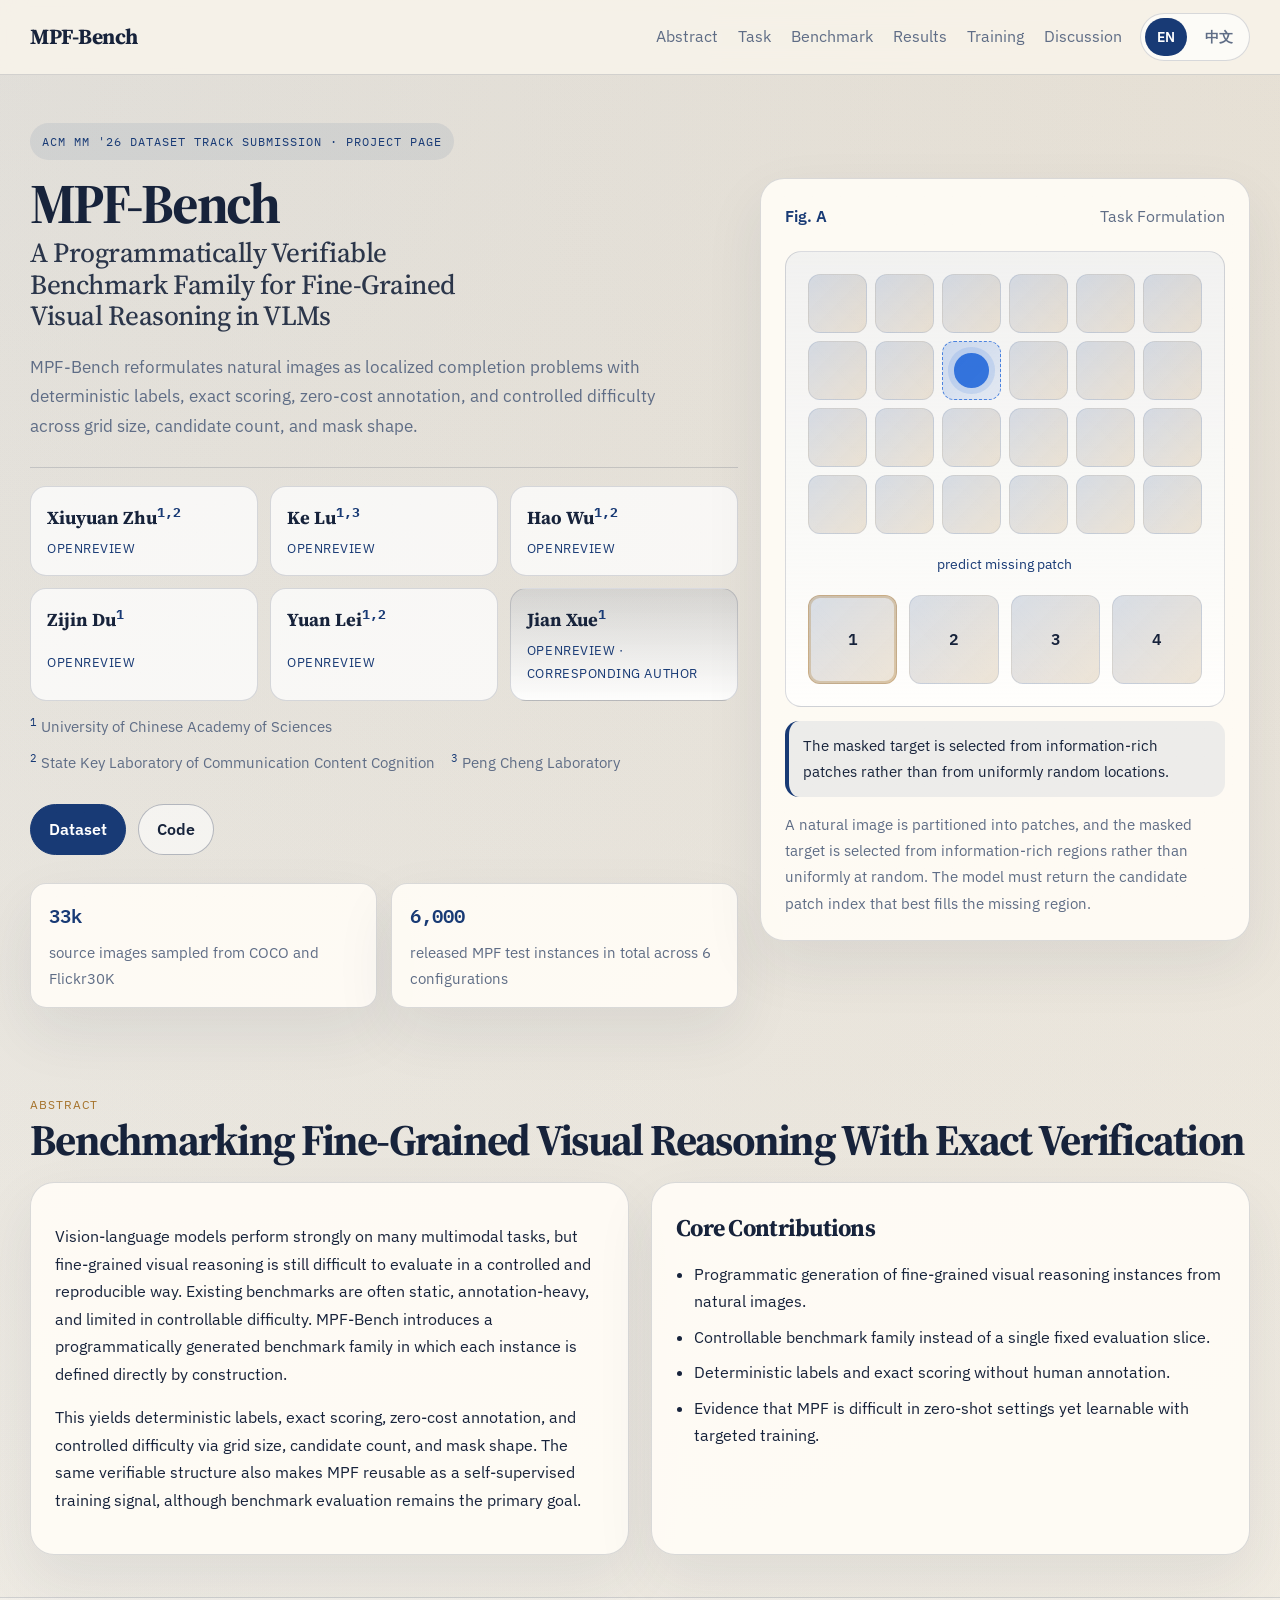
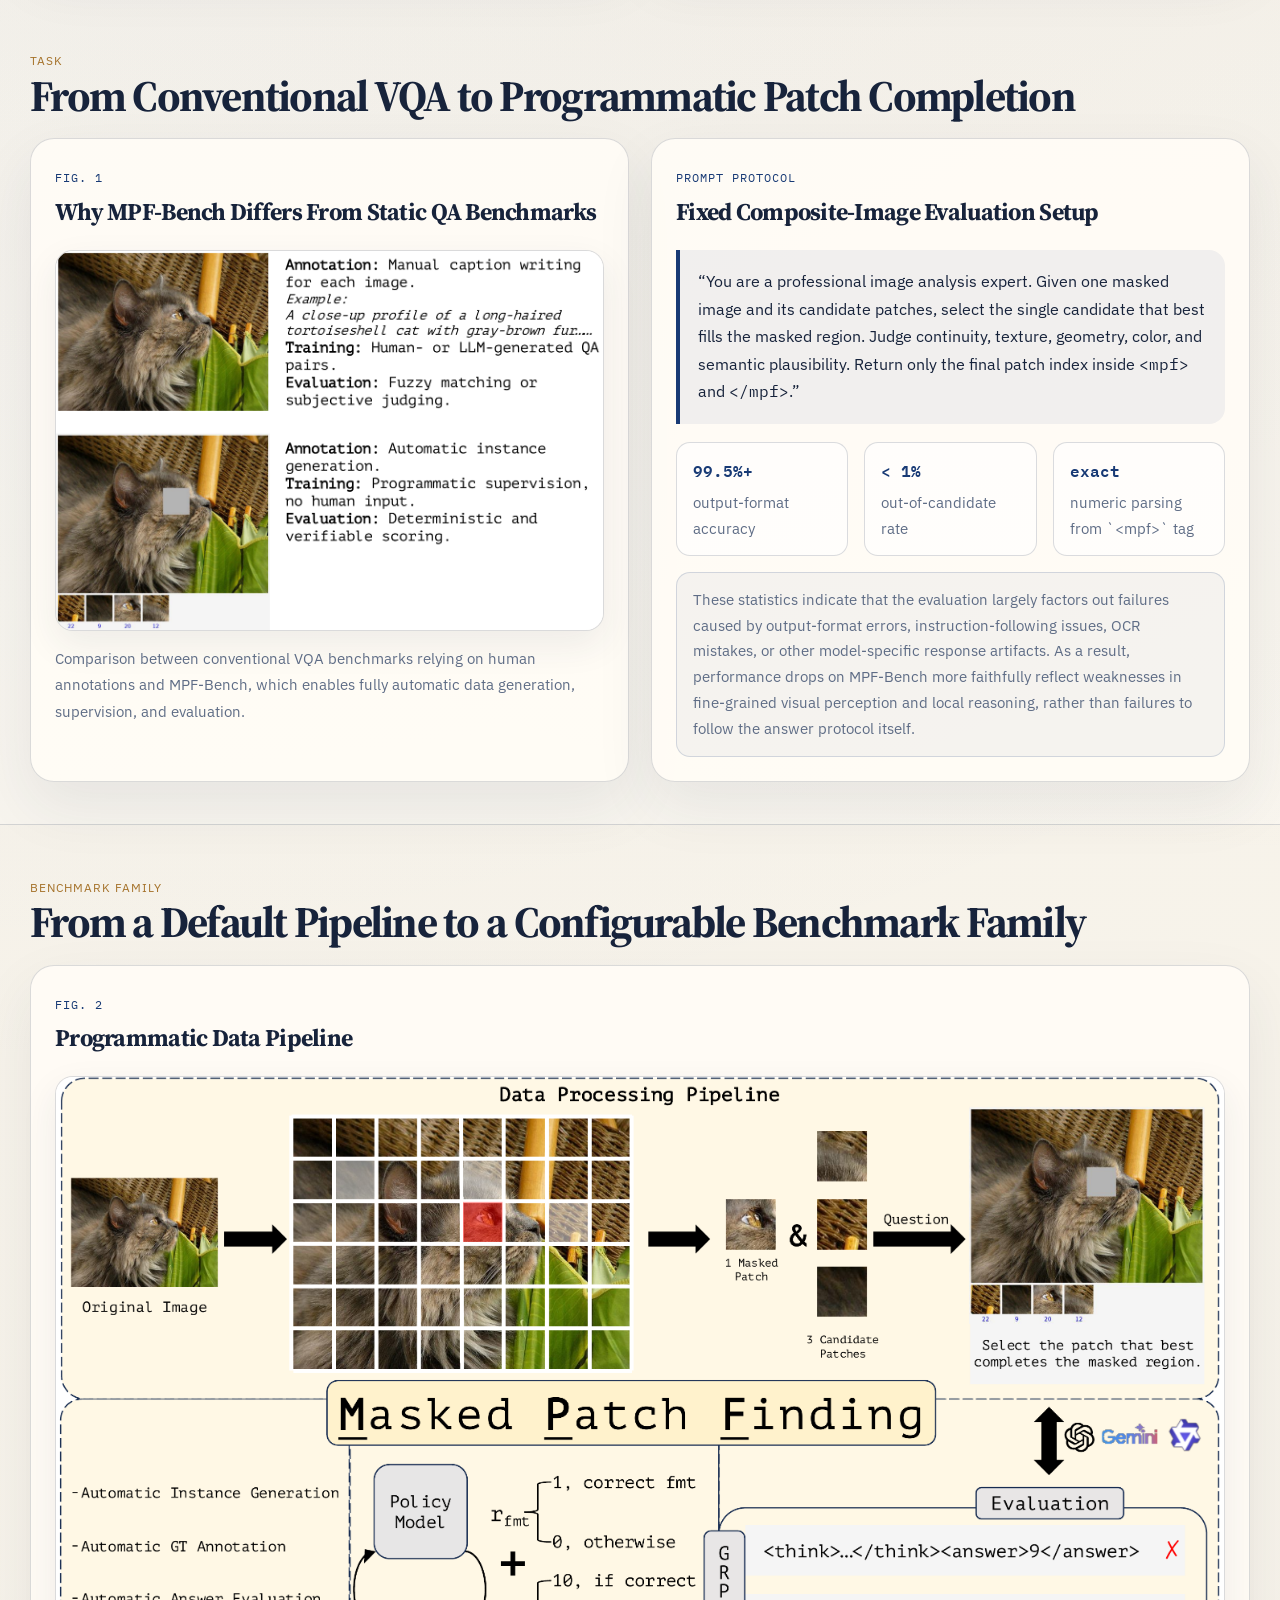
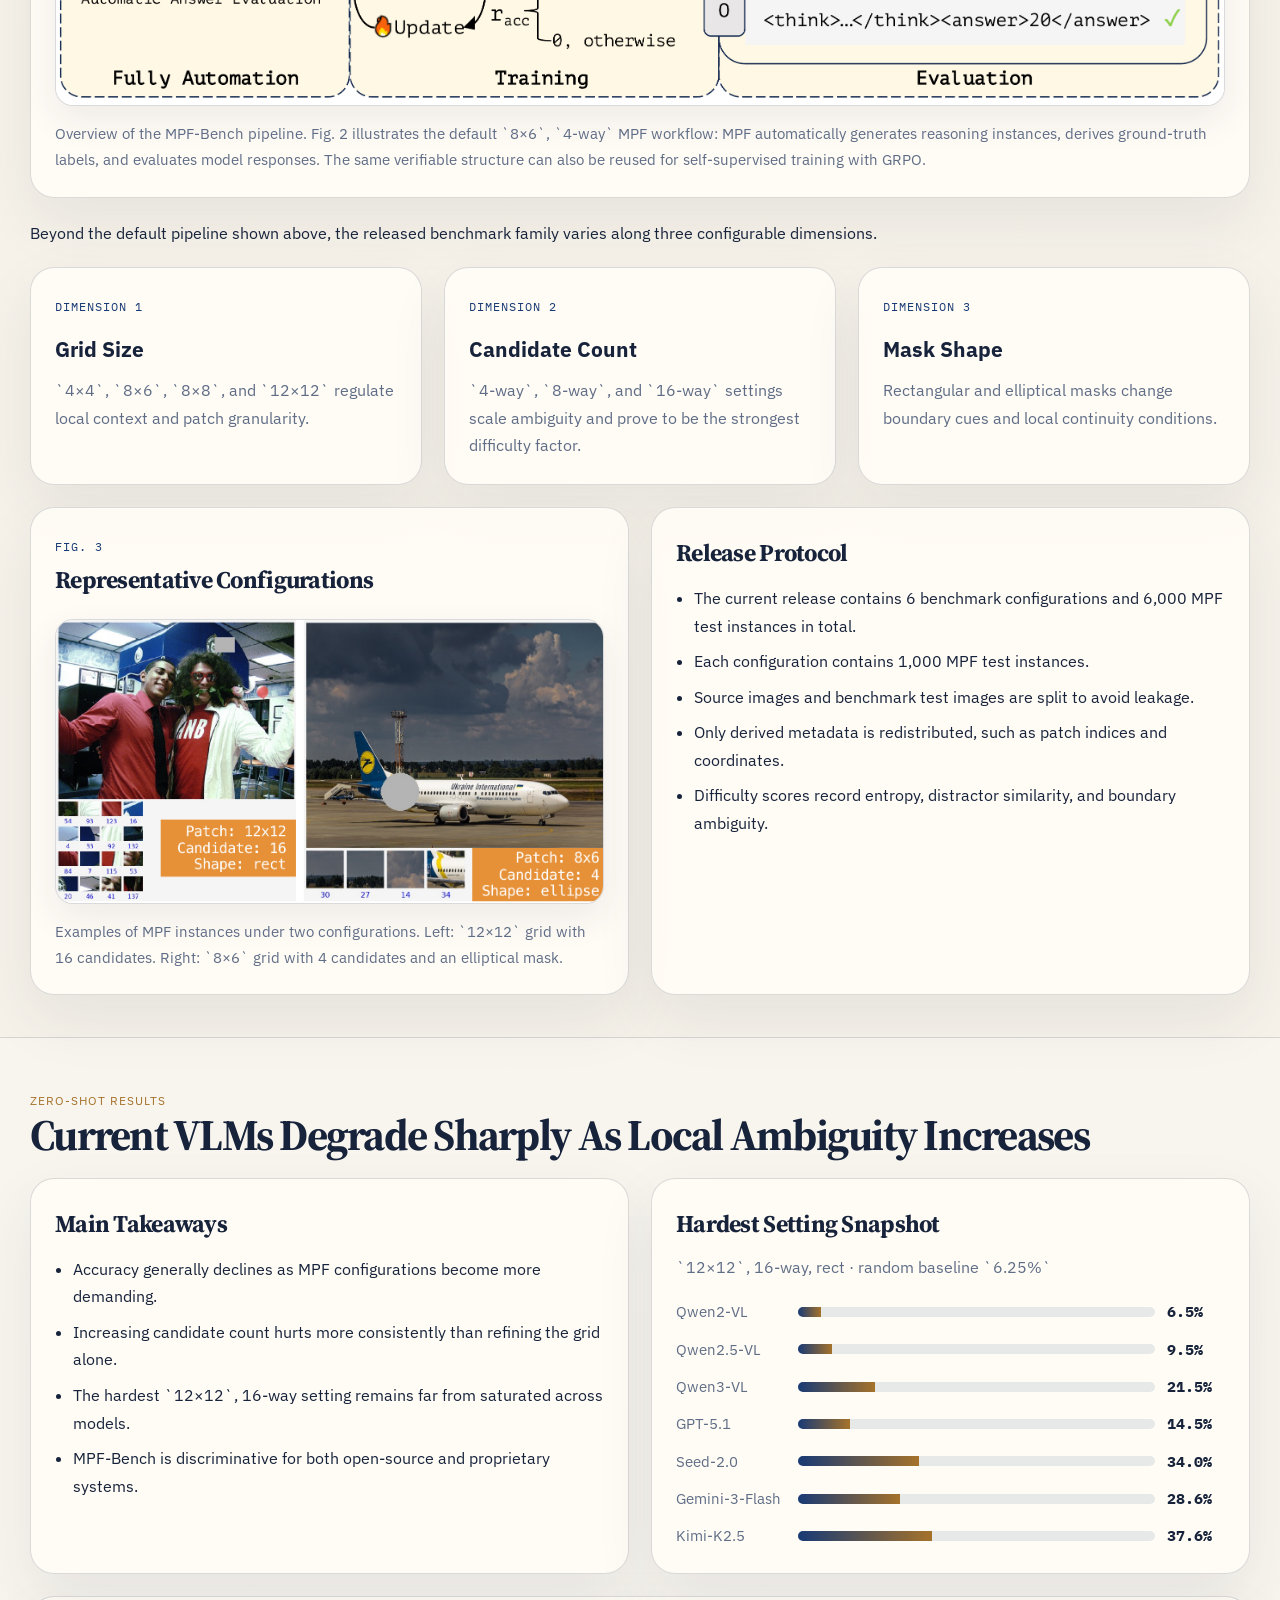
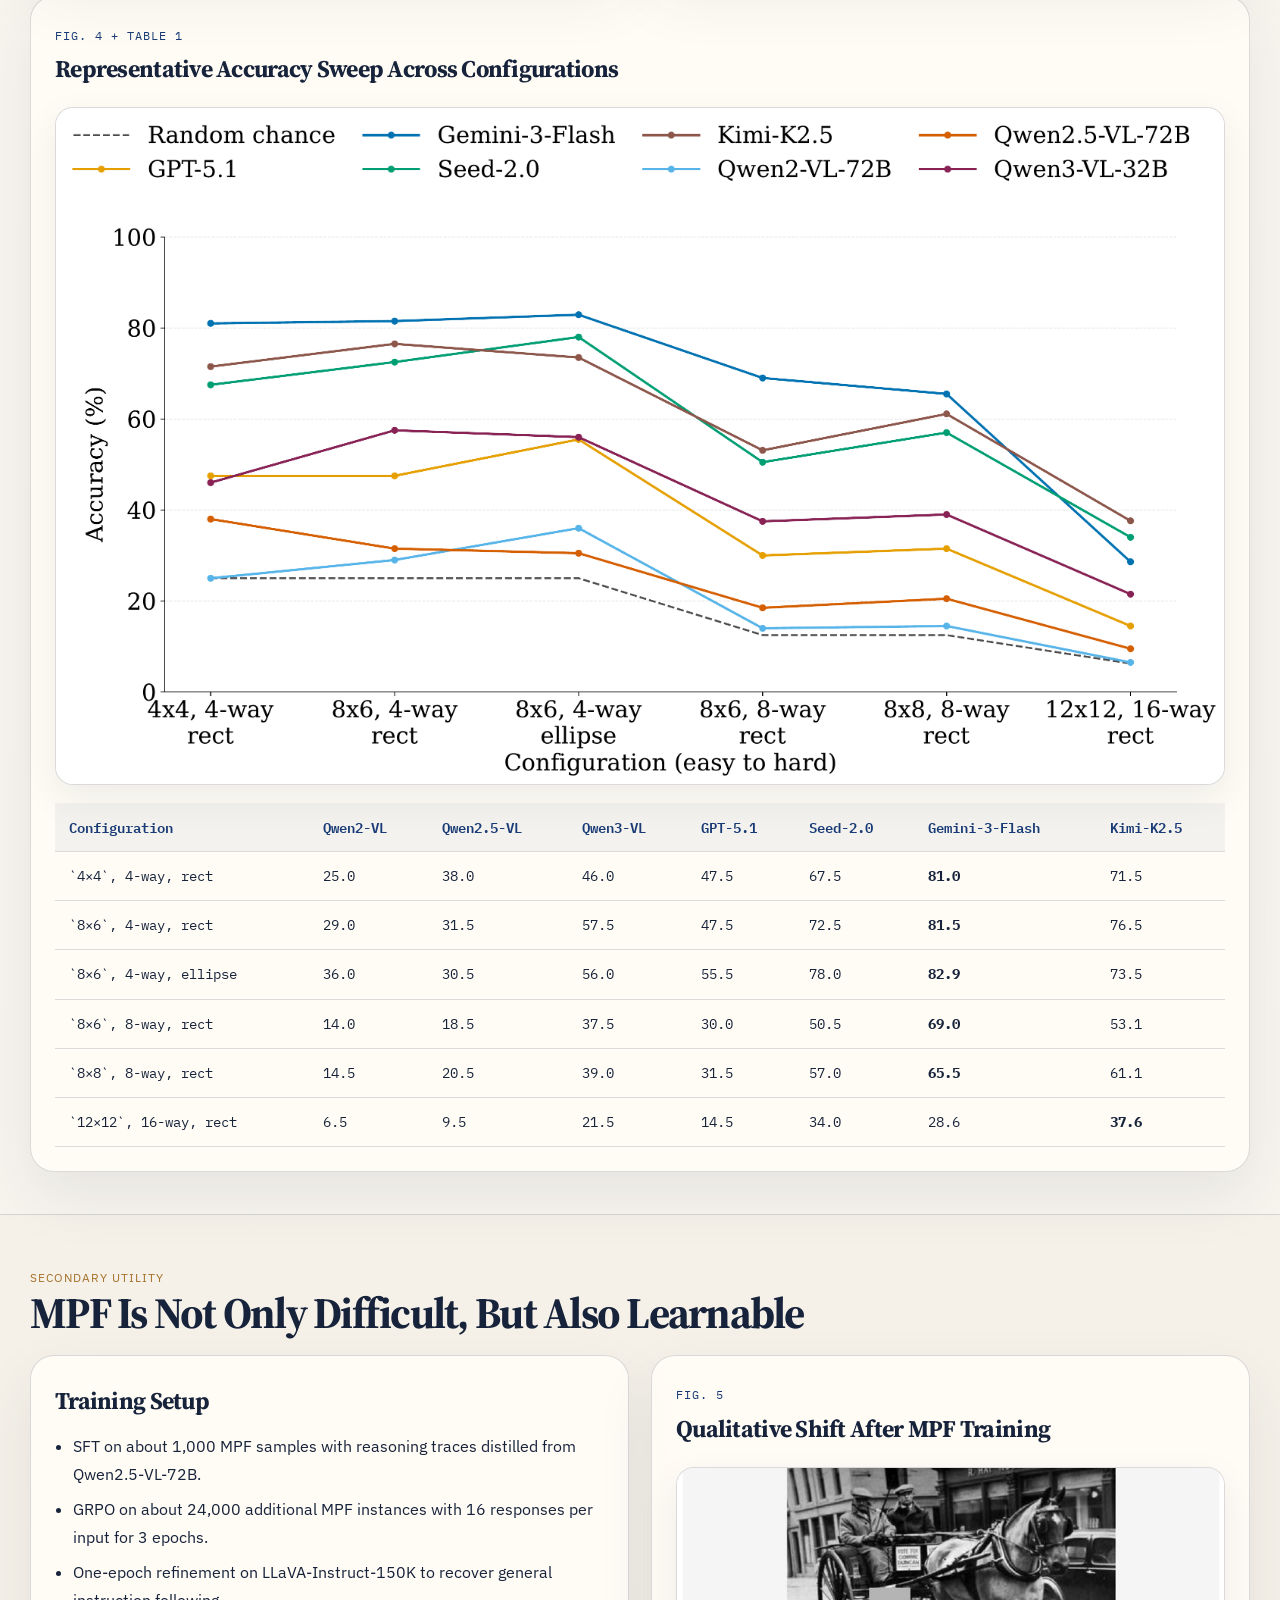
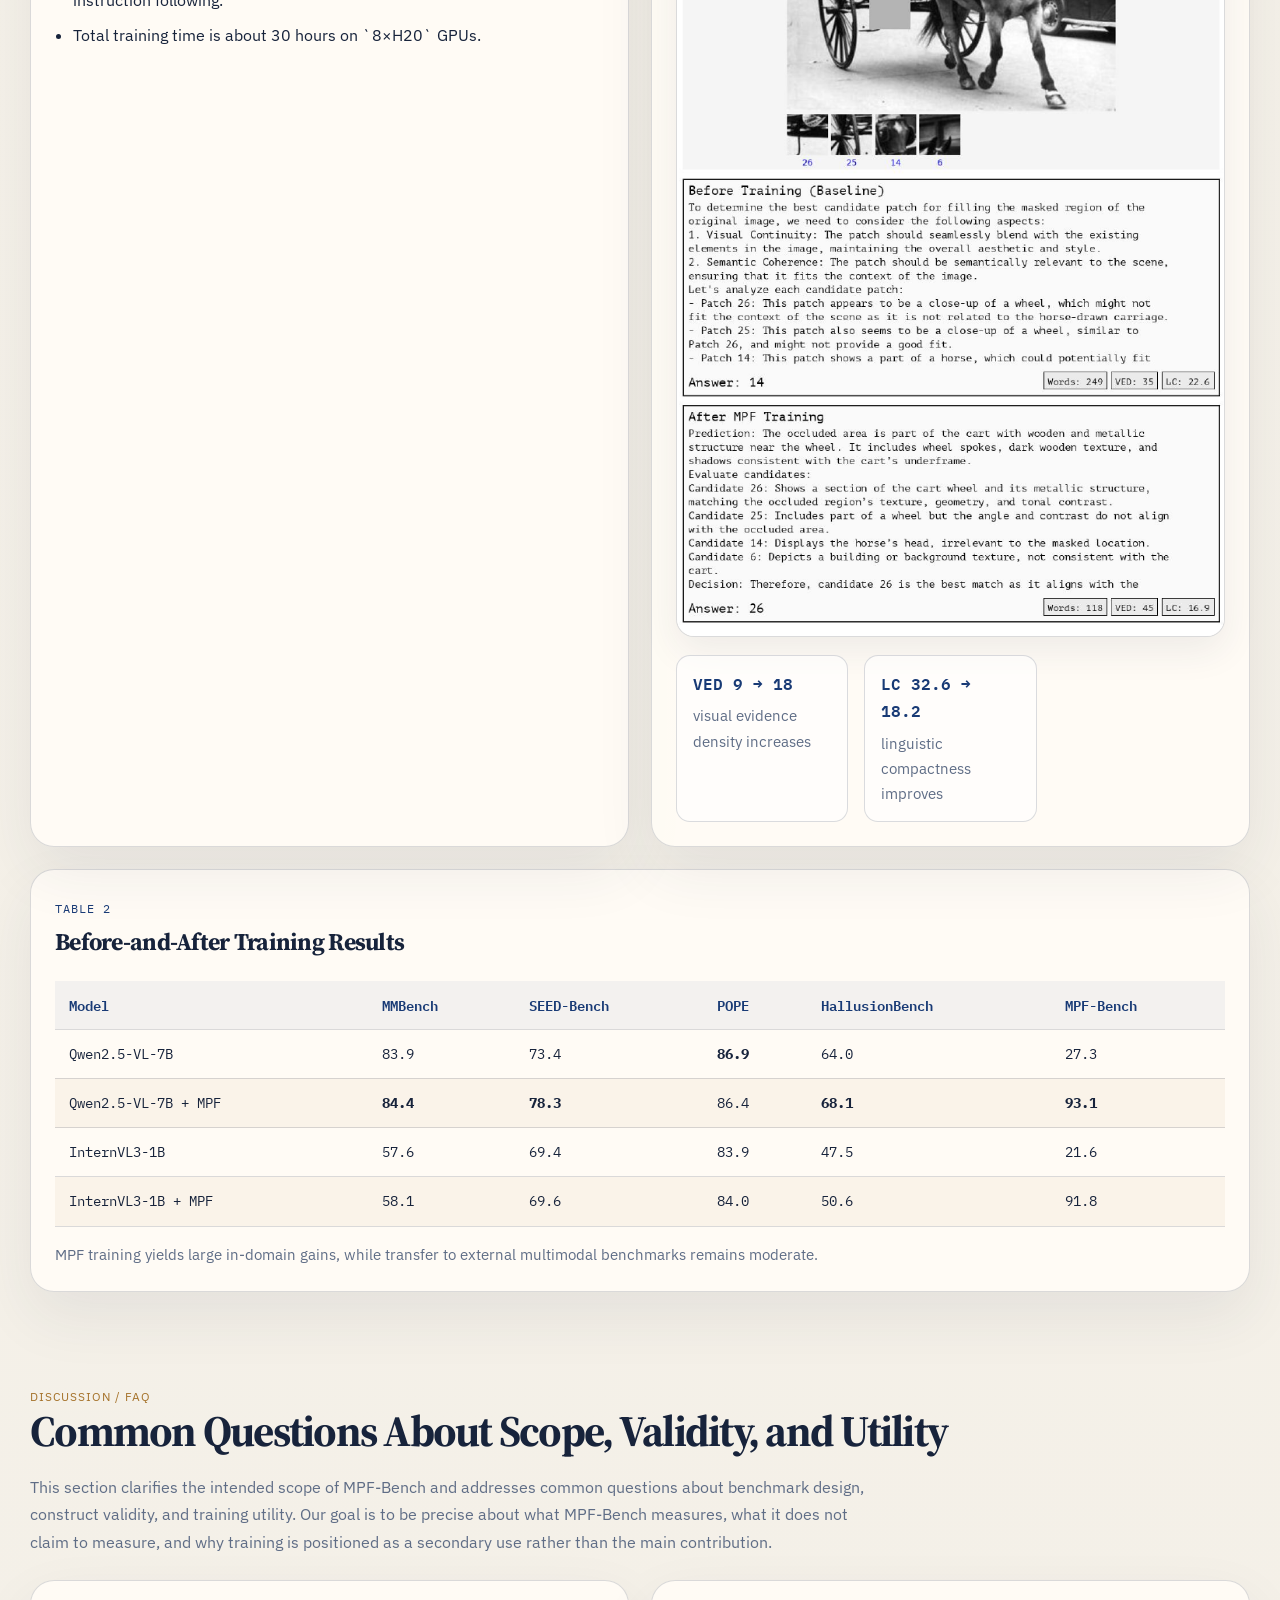
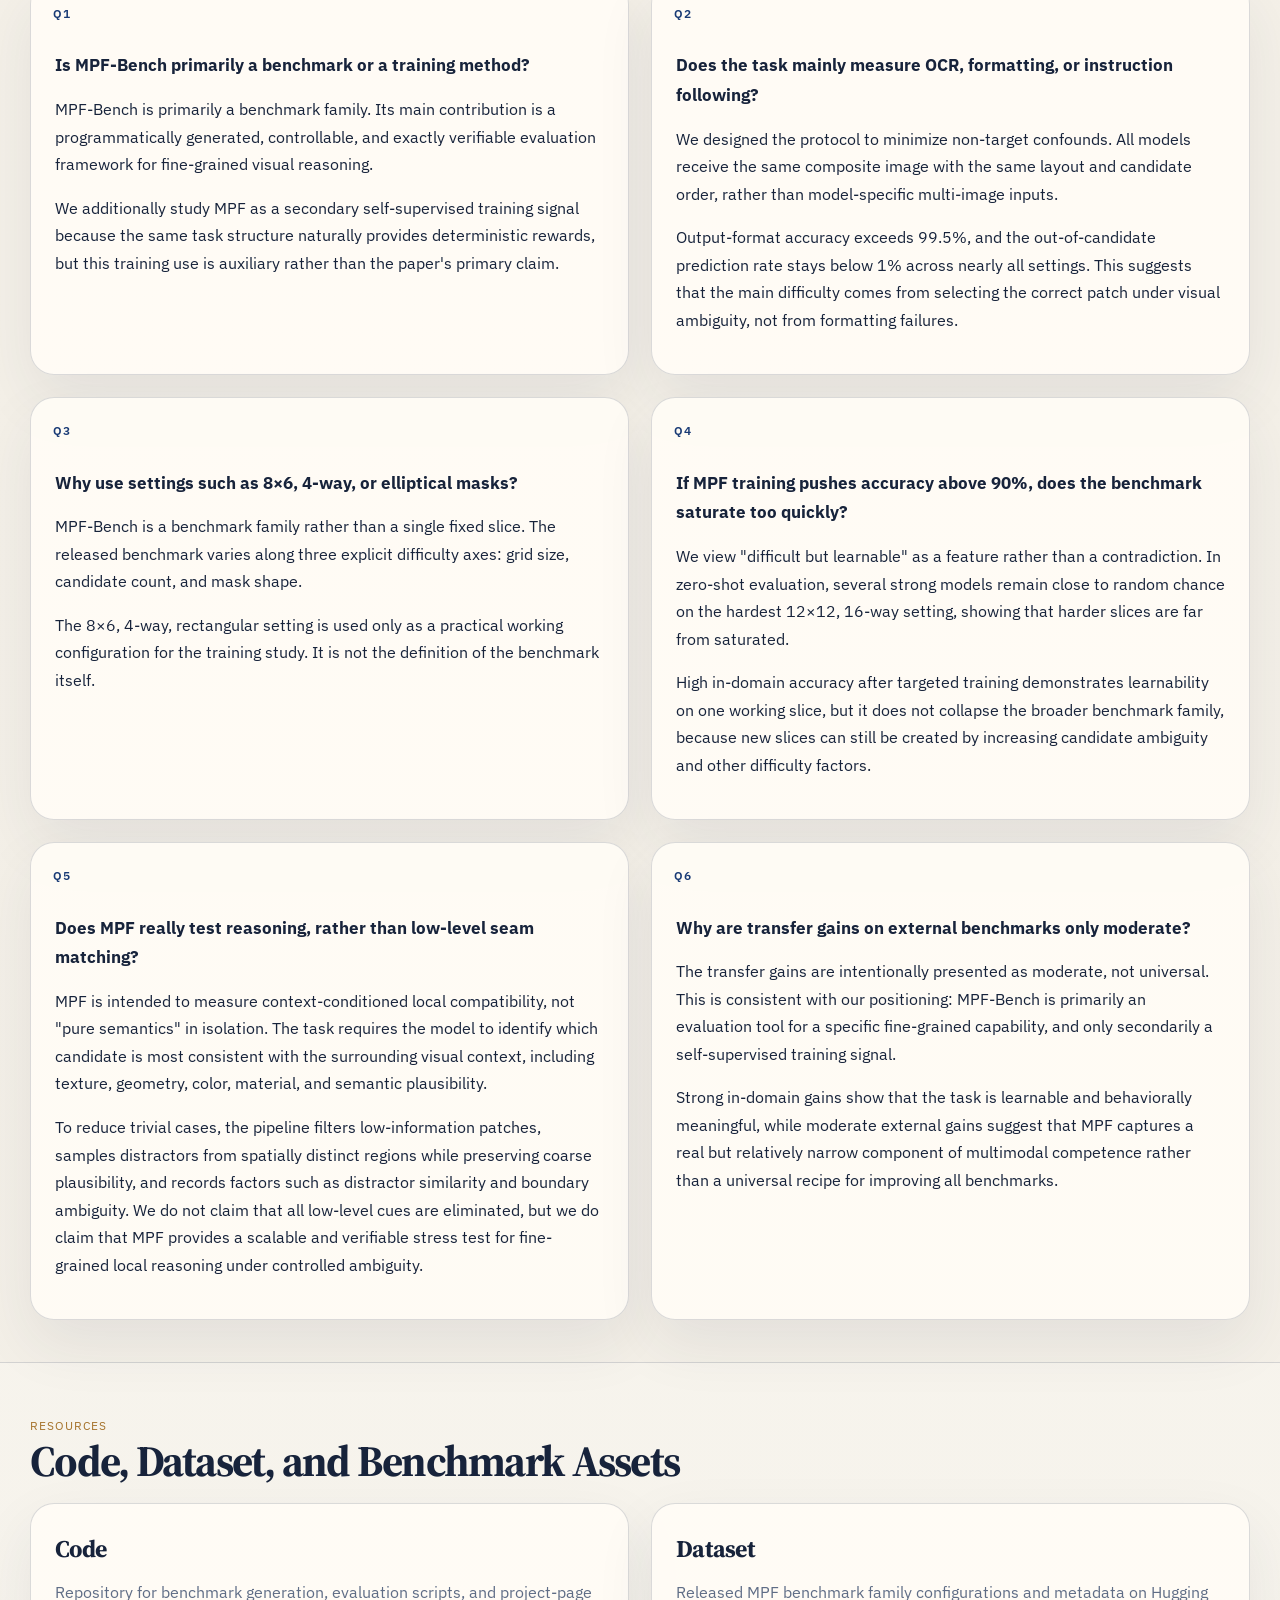
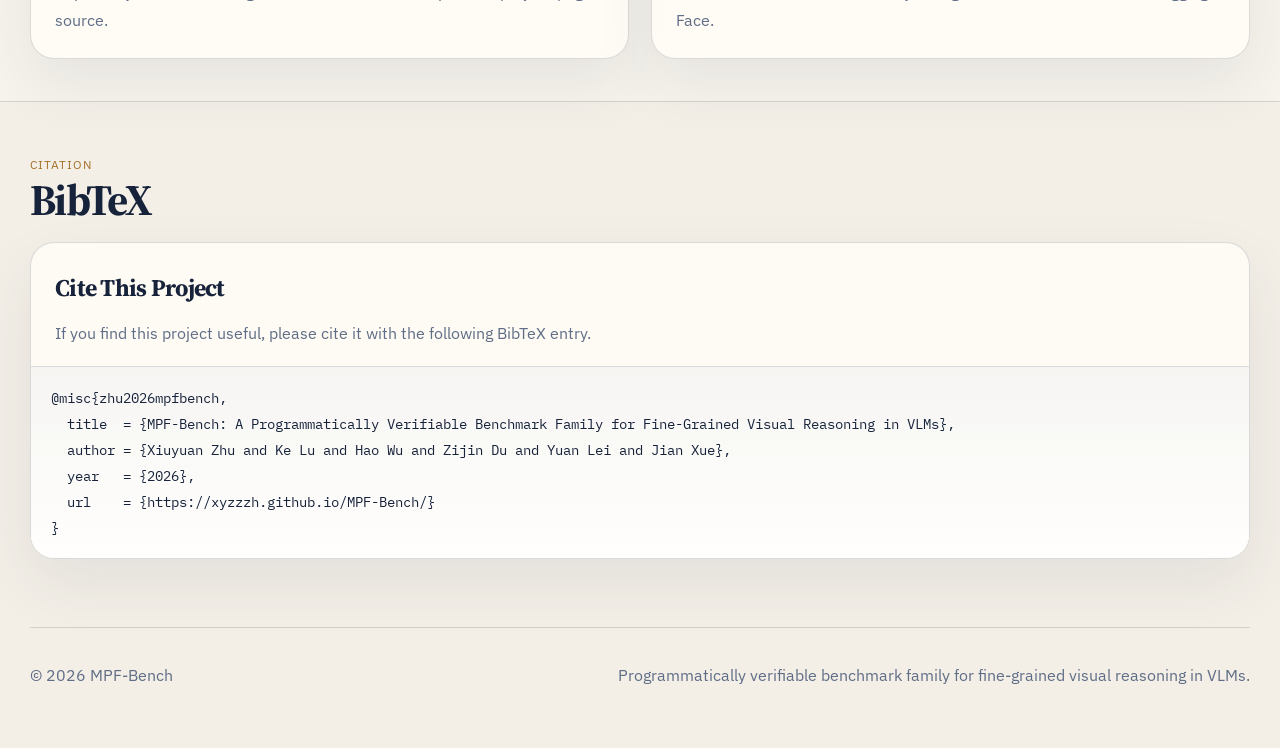
==== commit 57a5b66b: "add citation" ====
--- a/index.html
+++ b/index.html
@@ -697,6 +697,29 @@
         </div>
       </div>
     </section>
+
+    <section id="citation" class="section">
+      <div class="container">
+        <div class="section-head">
+          <p class="section-kicker">Citation</p>
+          <h2>BibTeX</h2>
+        </div>
+        <article class="paper-card citation-card">
+          <div class="citation-copy">
+            <h3 class="card-title">Cite This Project</h3>
+            <p>If you find this project useful, please cite it with the following BibTeX entry.</p>
+          </div>
+          <div class="bibtex-block">
+            <pre><code>@misc{zhu2026mpfbench,
+  title  = {MPF-Bench: A Programmatically Verifiable Benchmark Family for Fine-Grained Visual Reasoning in VLMs},
+  author = {Xiuyuan Zhu and Ke Lu and Hao Wu and Zijin Du and Yuan Lei and Jian Xue},
+  year   = {2026},
+  url    = {https://xyzzzh.github.io/MPF-Bench/}
+}</code></pre>
+          </div>
+        </article>
+      </div>
+    </section>
   </main>
 
   <footer class="site-footer">
--- a/assets/css/style.css
+++ b/assets/css/style.css
@@ -919,6 +919,35 @@
   margin-bottom: 10px;
 }
 
+.citation-card {
+  padding: 0;
+  overflow: hidden;
+}
+
+.citation-copy {
+  padding: 24px 24px 0;
+}
+
+.citation-copy p {
+  margin: 12px 0 0;
+  color: var(--muted);
+}
+
+.bibtex-block {
+  margin-top: 18px;
+  padding: 18px 20px;
+  border-top: 1px solid var(--line);
+  background:
+    linear-gradient(180deg, rgba(24, 58, 117, 0.04), rgba(255, 255, 255, 0.72)),
+    var(--paper-strong);
+}
+
+.bibtex-block pre {
+  padding-top: 0;
+  font-size: 0.9rem;
+  line-height: 1.8;
+}
+
 .site-footer {
   padding: 26px 0 42px;
   color: var(--muted);
